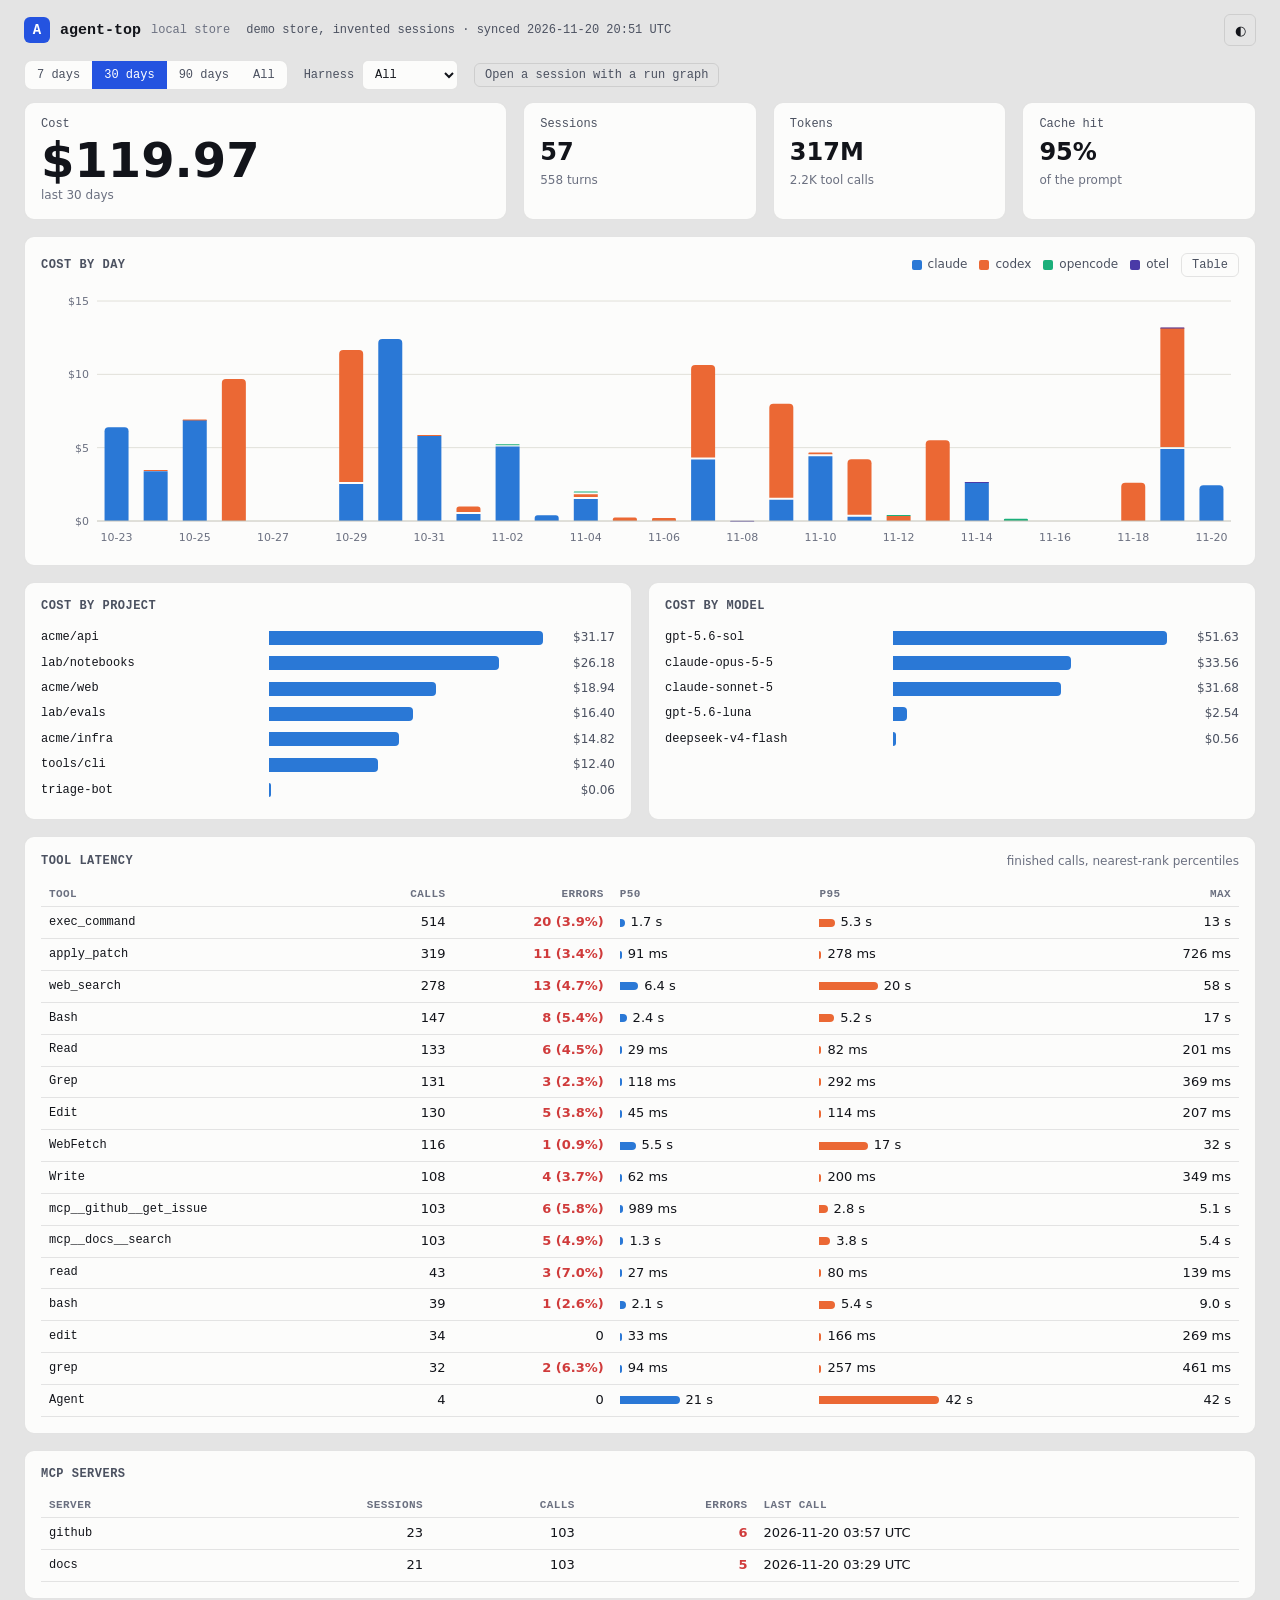
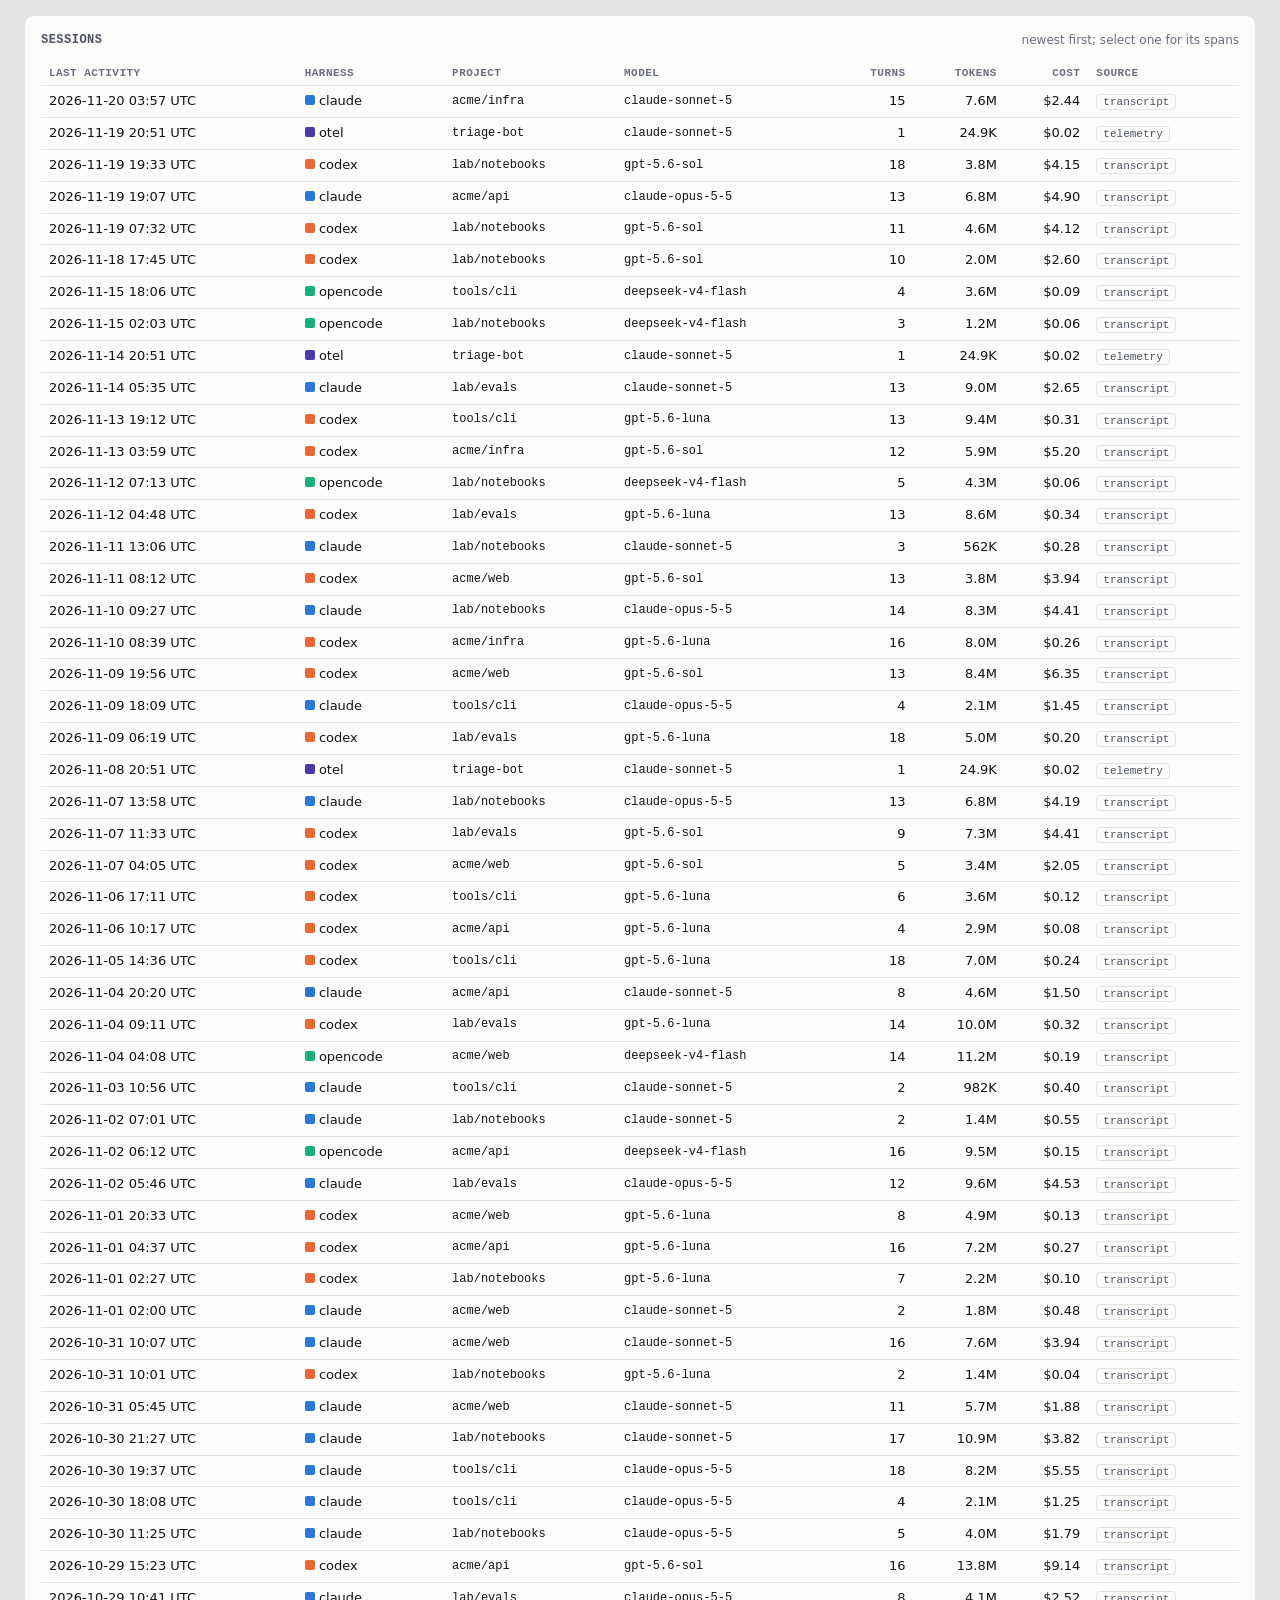
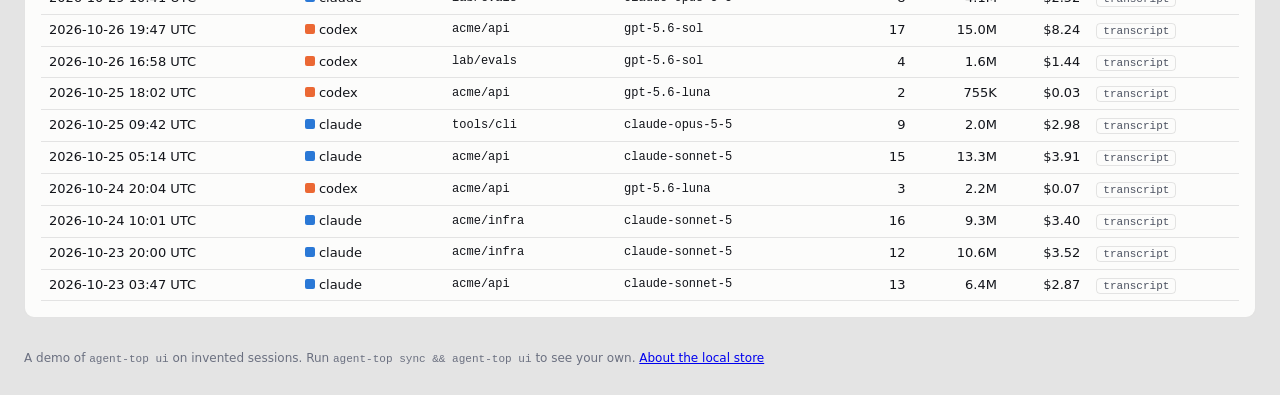
==== docs/demo/index.html @ 3e4bc36d "docs(ui): put the run graph session in the demo's default range It was dated 31 days back, so the de" ====
<!doctype html>
<html lang="en">
<head>
<meta charset="utf-8">
<meta name="viewport" content="width=device-width, initial-scale=1">
<title>agent-top ui demo</title>
<link rel="stylesheet" href="app.css">
<script src="demo.js"></script>
<script src="app.js" defer></script>
</head>
<body>
<header class="top">
  <div class="brand"><span class="mark">A</span><span>agent-top</span><span class="sub">local store</span></div>
  <div class="meta" id="meta"></div>
  <button type="button" class="theme" id="theme" aria-label="Switch light or dark">◐</button>
</header>

<nav class="filters" aria-label="Filters">
  <div class="seg" role="radiogroup" aria-label="Time range" id="range">
    <button type="button" role="radio" data-range="7">7 days</button>
    <button type="button" role="radio" data-range="30">30 days</button>
    <button type="button" role="radio" data-range="90">90 days</button>
    <button type="button" role="radio" data-range="0">All</button>
  </div>
  <label class="select">Harness
    <select id="harness"><option value="">All</option></select>
  </label>
  <a class="toggle" style="text-decoration:none" href="#s/claude/0000beef-demo-4000-8000-00000000cafe" onclick="setTimeout(() => location.reload())">Open a session with a run graph</a>
</nav>

<main id="main">
  <section class="tiles" id="tiles" aria-label="Totals"></section>

  <section class="card" aria-labelledby="h-daily">
    <div class="card-head">
      <h2 id="h-daily">Cost by day</h2>
      <div class="legend" id="legend-daily"></div>
      <button type="button" class="toggle" data-table="daily">Table</button>
    </div>
    <div class="chart" id="chart-daily"></div>
    <div class="table-view" id="table-daily" hidden></div>
  </section>

  <div class="grid2">
    <section class="card" aria-labelledby="h-project">
      <div class="card-head"><h2 id="h-project">Cost by project</h2></div>
      <div class="bars" id="chart-project"></div>
    </section>
    <section class="card" aria-labelledby="h-model">
      <div class="card-head"><h2 id="h-model">Cost by model</h2></div>
      <div class="bars" id="chart-model"></div>
    </section>
  </div>

  <section class="card" aria-labelledby="h-tools">
    <div class="card-head"><h2 id="h-tools">Tool latency</h2><span class="note">finished calls, nearest-rank percentiles</span></div>
    <div id="tools"></div>
  </section>

  <section class="card" aria-labelledby="h-mcp" id="mcp-card" hidden>
    <div class="card-head"><h2 id="h-mcp">MCP servers</h2></div>
    <div id="mcp"></div>
  </section>

  <section class="card" aria-labelledby="h-sessions">
    <div class="card-head"><h2 id="h-sessions">Sessions</h2><span class="note">newest first; select one for its spans</span></div>
    <div id="sessions"></div>
  </section>

  <section class="card" id="detail" hidden aria-labelledby="h-detail">
    <div class="card-head"><h2 id="h-detail">Session</h2><button type="button" class="toggle" id="close-detail">Close</button></div>
    <div id="detail-body"></div>
  </section>
</main>

<footer class="foot" id="foot">A demo of <code>agent-top ui</code> on invented sessions. Run <code>agent-top sync &amp;&amp; agent-top ui</code> to see your own. <a href="../store/">About the local store</a></footer>
<div class="tip" id="tip" role="tooltip" hidden></div>
</body>
</html>
---- docs/demo/app.css ----
/* agent-top ui. Page chrome follows the docs site (grey ground, one cobalt
   accent, mono labels); chart colours are the dataviz reference palette,
   one fixed slot per harness, validated light and dark. */

:root {
  color-scheme: light;
  --page: #e4e4e4;
  --card: #fcfcfb;
  --ink: #12141a;
  --ink-2: #4b5160;
  --muted: #6b7080;
  --grid: #e1e0d9;
  --axis: #c3c2b7;
  --line: rgba(11, 11, 11, 0.10);
  --accent: #2453e0;
  --wash: rgba(36, 83, 224, 0.08);
  --critical: #d03b3b;
  --h1: #2a78d6; --h2: #eb6834; --h3: #1baf7a; --h4: #eda100; --h5: #e87ba4; --h6: #4a3aa7;
  --other: #898781;
  --turn: #e9e8e4;
  --mono: "JetBrains Mono", "SF Mono", Menlo, Consolas, monospace;
  --sans: system-ui, -apple-system, "Segoe UI", sans-serif;
}
@media (prefers-color-scheme: dark) {
  :root:where(:not([data-theme="light"])) {
    color-scheme: dark;
    --page: #0f1013;
    --card: #1a1a19;
    --ink: #ffffff;
    --ink-2: #c3c2b7;
    --muted: #898781;
    --grid: #2c2c2a;
    --axis: #383835;
    --line: rgba(255, 255, 255, 0.10);
    --accent: #6f8ff0;
    --wash: rgba(111, 143, 240, 0.12);
    --h1: #3987e5; --h2: #d95926; --h3: #199e70; --h4: #c98500; --h5: #d55181; --h6: #9085e9;
    --turn: #262624;
  }
}
:root[data-theme="dark"] {
  color-scheme: dark;
  --page: #0f1013;
  --card: #1a1a19;
  --ink: #ffffff;
  --ink-2: #c3c2b7;
  --muted: #898781;
  --grid: #2c2c2a;
  --axis: #383835;
  --line: rgba(255, 255, 255, 0.10);
  --accent: #6f8ff0;
  --wash: rgba(111, 143, 240, 0.12);
  --h1: #3987e5; --h2: #d95926; --h3: #199e70; --h4: #c98500; --h5: #d55181; --h6: #9085e9;
  --turn: #262624;
}

* { box-sizing: border-box; }
html, body { margin: 0; }
body { background: var(--page); color: var(--ink); font: 14px/1.45 var(--sans); }
code { font-family: var(--mono); font-size: 0.92em; }
h2 { font: 600 12px/1.2 var(--mono); letter-spacing: 0.04em; text-transform: uppercase; margin: 0; color: var(--ink-2); }

.top { display: flex; align-items: center; gap: 16px; padding: 14px 24px; flex-wrap: wrap; }
.brand { display: flex; align-items: center; gap: 10px; font: 600 15px var(--mono); }
.brand .mark { display: inline-grid; place-items: center; width: 26px; height: 26px; border-radius: 6px; background: var(--accent); color: #fff; font-size: 14px; }
.brand .sub { color: var(--muted); font-weight: 400; font-size: 12px; }
.meta { color: var(--ink-2); font: 12px var(--mono); flex: 1 1 200px; min-width: 0; overflow-wrap: anywhere; }
.theme { background: none; border: 1px solid var(--line); color: var(--ink); border-radius: 6px; width: 32px; height: 32px; cursor: pointer; }

.filters { display: flex; gap: 16px; align-items: center; padding: 0 24px 12px; flex-wrap: wrap; }
.seg { display: inline-flex; border: 1px solid var(--line); border-radius: 8px; overflow: hidden; background: var(--card); }
.seg button { border: 0; background: none; color: var(--ink-2); font: 12px var(--mono); padding: 7px 12px; cursor: pointer; }
.seg button:hover { background: var(--wash); }
.seg button[aria-checked="true"] { background: var(--accent); color: #fff; }
.select { font: 12px var(--mono); color: var(--ink-2); display: flex; gap: 8px; align-items: center; }
.select select { font: 12px var(--mono); padding: 6px 8px; border-radius: 6px; border: 1px solid var(--line); background: var(--card); color: var(--ink); }

main { padding: 0 24px 24px; display: grid; grid-template-columns: minmax(0, 1fr); gap: 16px; max-width: 1280px; transition: opacity 0.15s; }
main.loading { opacity: 0.55; }
.card { background: var(--card); border: 1px solid var(--line); border-radius: 10px; padding: 16px; min-width: 0; }
.card-head { display: flex; align-items: center; gap: 12px; margin-bottom: 12px; flex-wrap: wrap; }
.card-head h2 { margin-right: auto; }
.note { color: var(--muted); font-size: 12px; }
.grid2 { display: grid; grid-template-columns: repeat(auto-fit, minmax(min(320px, 100%), 1fr)); gap: 16px; }
.toggle { font: 12px var(--mono); background: none; border: 1px solid var(--line); color: var(--ink-2); border-radius: 6px; padding: 4px 10px; cursor: pointer; }
.toggle[aria-pressed="true"] { background: var(--wash); color: var(--ink); }

.tiles { display: grid; grid-template-columns: repeat(auto-fit, minmax(min(150px, 100%), 1fr)); gap: 16px; }
.tile { background: var(--card); border: 1px solid var(--line); border-radius: 10px; padding: 14px 16px; }
.tile .label { font: 12px var(--mono); color: var(--ink-2); }
.tile .value { font-size: 24px; font-weight: 600; margin-top: 4px; }
.tile.hero .value { font-size: 48px; line-height: 1.05; }
.tile .sub { color: var(--muted); font-size: 12px; margin-top: 2px; }
.tile.hero { grid-column: span 2; }
@media (max-width: 520px) { .tile.hero { grid-column: auto; } .tile.hero .value { font-size: 36px; } }

.legend { display: flex; gap: 12px; flex-wrap: wrap; font-size: 12px; color: var(--ink-2); }
.legend span { display: inline-flex; align-items: center; gap: 6px; }
.legend i, .key { display: inline-block; width: 10px; height: 10px; border-radius: 2px; }

.chart svg { display: block; width: 100%; height: auto; overflow: visible; }
.chart .axis text, .waterfall text { fill: var(--muted); font: 11px var(--sans); font-variant-numeric: tabular-nums; }
.chart .grid line { stroke: var(--grid); stroke-width: 1; }
.chart .base { stroke: var(--axis); stroke-width: 1; }
.chart .seg-mark:hover, .chart .seg-mark:focus { filter: brightness(1.12); outline: none; }

.bars .row { display: grid; grid-template-columns: minmax(90px, 38%) 1fr; gap: 10px; align-items: center; padding: 4px 0; font-size: 13px; }
.bars .name { overflow: hidden; text-overflow: ellipsis; white-space: nowrap; color: var(--ink); font-family: var(--mono); font-size: 12px; }
.bars .track { display: grid; grid-template-columns: 1fr 64px; align-items: center; gap: 8px; min-width: 0; }
.bars .lane { min-width: 0; }
.bars .fill { height: 14px; border-radius: 0 4px 4px 0; background: var(--h1); min-width: 2px; }
.bars .val { color: var(--ink-2); font-variant-numeric: tabular-nums; white-space: nowrap; font-size: 12px; text-align: right; }

table { width: 100%; border-collapse: collapse; font-size: 13px; }
th { text-align: left; font: 600 11px var(--mono); color: var(--muted); text-transform: uppercase; letter-spacing: 0.04em; padding: 6px 8px; border-bottom: 1px solid var(--line); white-space: nowrap; }
td { padding: 6px 8px; border-bottom: 1px solid var(--line); font-variant-numeric: tabular-nums; vertical-align: middle; }
td.num, th.num { text-align: right; }
td.mono { font-family: var(--mono); font-size: 12px; }
td.trunc { max-width: 280px; overflow: hidden; text-overflow: ellipsis; white-space: nowrap; }
tbody tr.click { cursor: pointer; }
tbody tr.click:hover, tbody tr.click:focus { background: var(--wash); outline: none; }
.table-wrap { overflow-x: auto; }
.lat { display: inline-block; height: 8px; border-radius: 0 4px 4px 0; background: var(--h1); vertical-align: middle; margin-right: 6px; }
.lat.p95 { background: var(--h2); }
.badge { font: 11px var(--mono); padding: 1px 6px; border-radius: 4px; border: 1px solid var(--line); color: var(--ink-2); white-space: nowrap; }
.err { color: var(--critical); font-weight: 600; }

.facts { display: grid; grid-template-columns: repeat(auto-fit, minmax(170px, 1fr)); gap: 8px 16px; margin-bottom: 16px; font-size: 13px; }
.facts div { min-width: 0; }
.facts .k { font: 11px var(--mono); color: var(--muted); text-transform: uppercase; }
.facts .v { overflow-wrap: anywhere; }
.waterfall { overflow-x: auto; margin-top: 12px; }
.waterfall svg { color: var(--ink); }
.waterfall h2 { margin: 8px 0; }
.waterfall svg { display: block; }
.empty { color: var(--muted); padding: 12px 0; }

/* Run graph: a neutral trunk for the main agent, the accent for subagents. */
.run:not(:empty) { margin-bottom: 20px; }
.run h2 { margin: 0 0 8px; }
.graph svg { overflow: visible; }
.graph text { fill: var(--ink); font: 12px var(--sans); pointer-events: none; }
.graph .dim { fill: var(--muted); }
.graph .name { font-weight: 600; }
.graph .id { fill: var(--muted); font: 11px var(--mono); }
.graph .bad { fill: var(--critical); font-weight: 600; }
.graph .lines { fill: none; pointer-events: none; }
.graph .trunk { stroke: var(--ink-2); stroke-width: 1.5; }
.graph .branch { stroke: var(--accent); stroke-width: 1.5; }
.graph .loose { stroke-dasharray: 3 3; }
.graph circle, .graph rect.turn { pointer-events: none; }
.graph .turn { fill: var(--card); stroke: var(--ink-2); stroke-width: 1.5; }
.graph .agent, .graph .join { fill: var(--accent); stroke: var(--card); stroke-width: 1.5; }
.graph circle.bad { fill: var(--critical); }
.graph .hit { fill: transparent; cursor: pointer; }
.graph .hit:hover, .graph .hit:focus, .graph .hit.on { fill: var(--wash); outline: none; }
.legend .k-turn { border-radius: 50%; border: 1.5px solid var(--ink-2); background: var(--card); }
.legend .k-agent { border-radius: 50%; background: var(--accent); }
.legend .k-loose { height: 0; border-radius: 0; border-top: 2px dashed var(--accent); }

.tip { position: fixed; z-index: 10; pointer-events: none; background: var(--card); color: var(--ink); border: 1px solid var(--line); border-radius: 8px; padding: 8px 10px; font-size: 12px; box-shadow: 0 4px 16px rgba(0,0,0,0.12); max-width: 280px; }
.tip .tv { font-weight: 600; font-size: 13px; }
.tip .tr { display: flex; gap: 8px; align-items: center; color: var(--ink-2); }
.tip .lk { width: 12px; height: 2px; display: inline-block; }

.foot { color: var(--muted); font-size: 12px; padding: 8px 24px 24px; }
@media (max-width: 640px) { .top, .filters { padding-left: 16px; padding-right: 16px; } main { padding: 0 16px 16px; } .foot { padding: 8px 16px 16px; } }
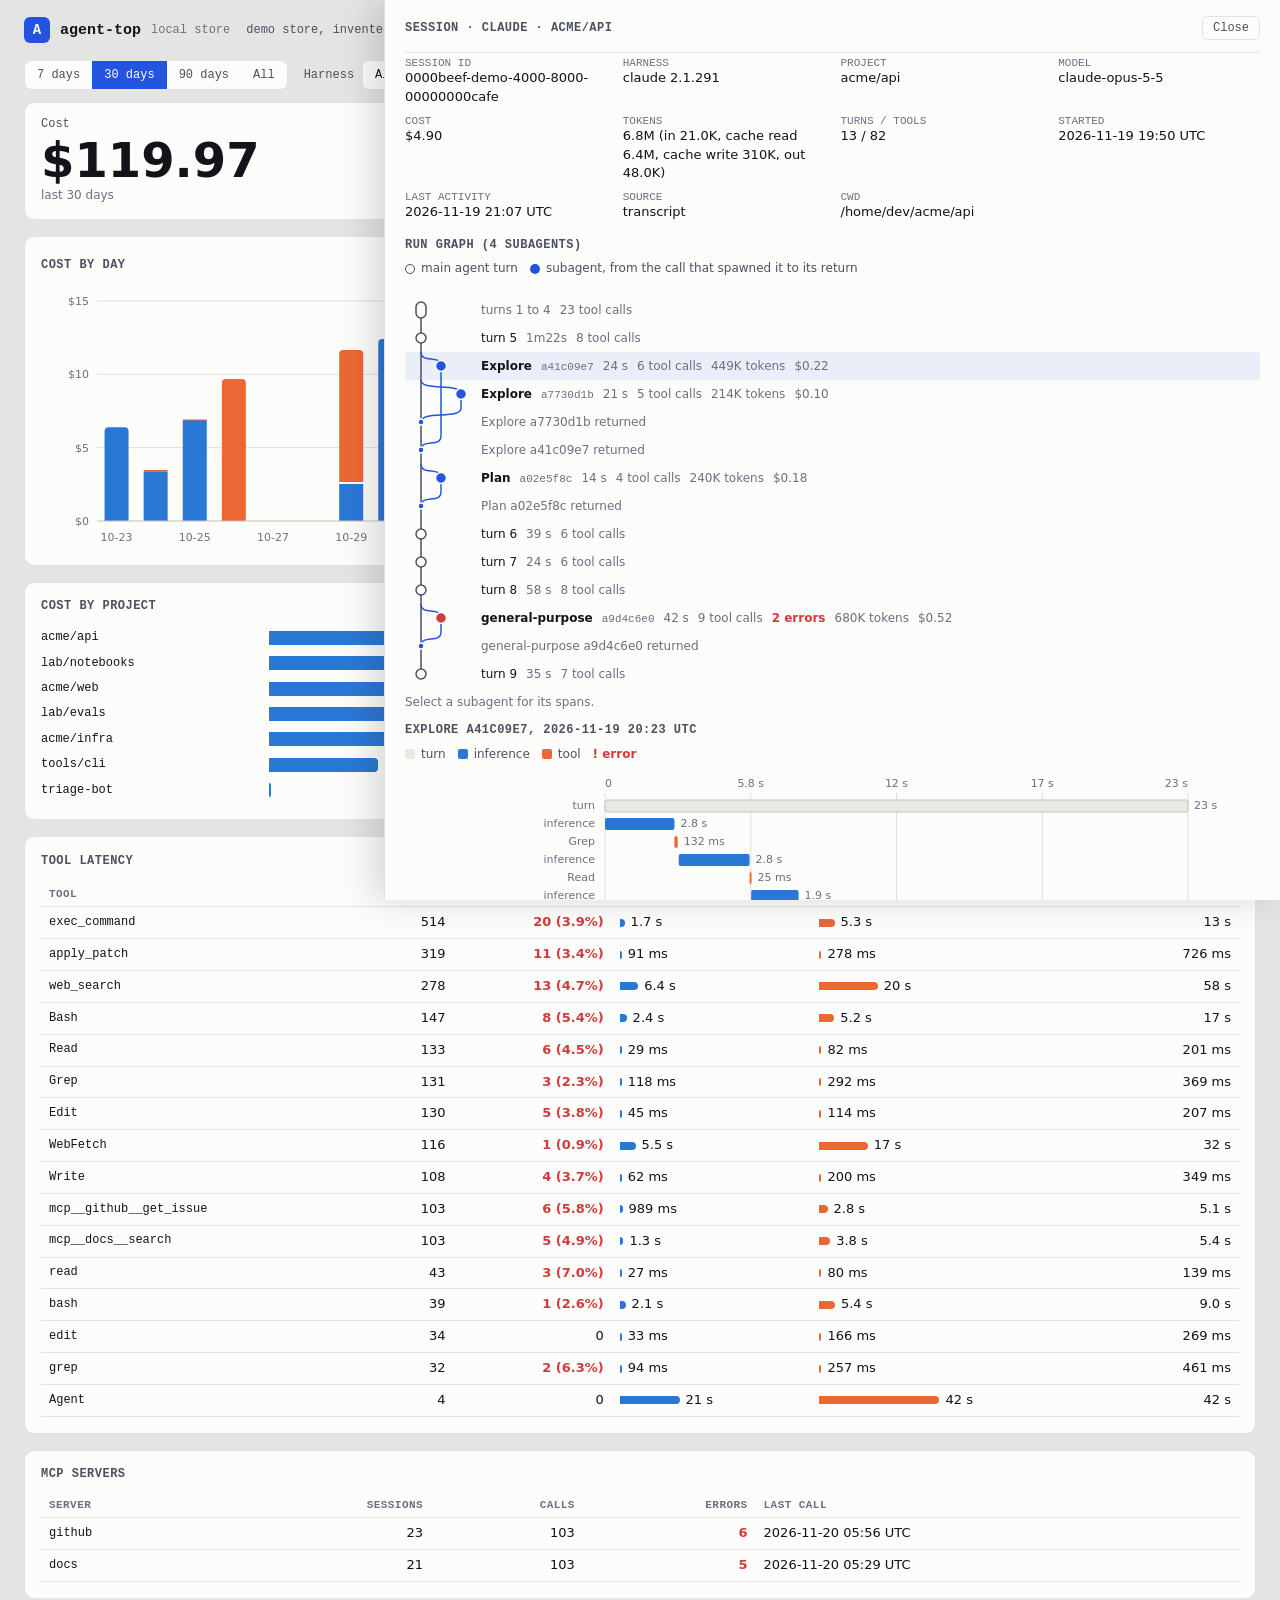
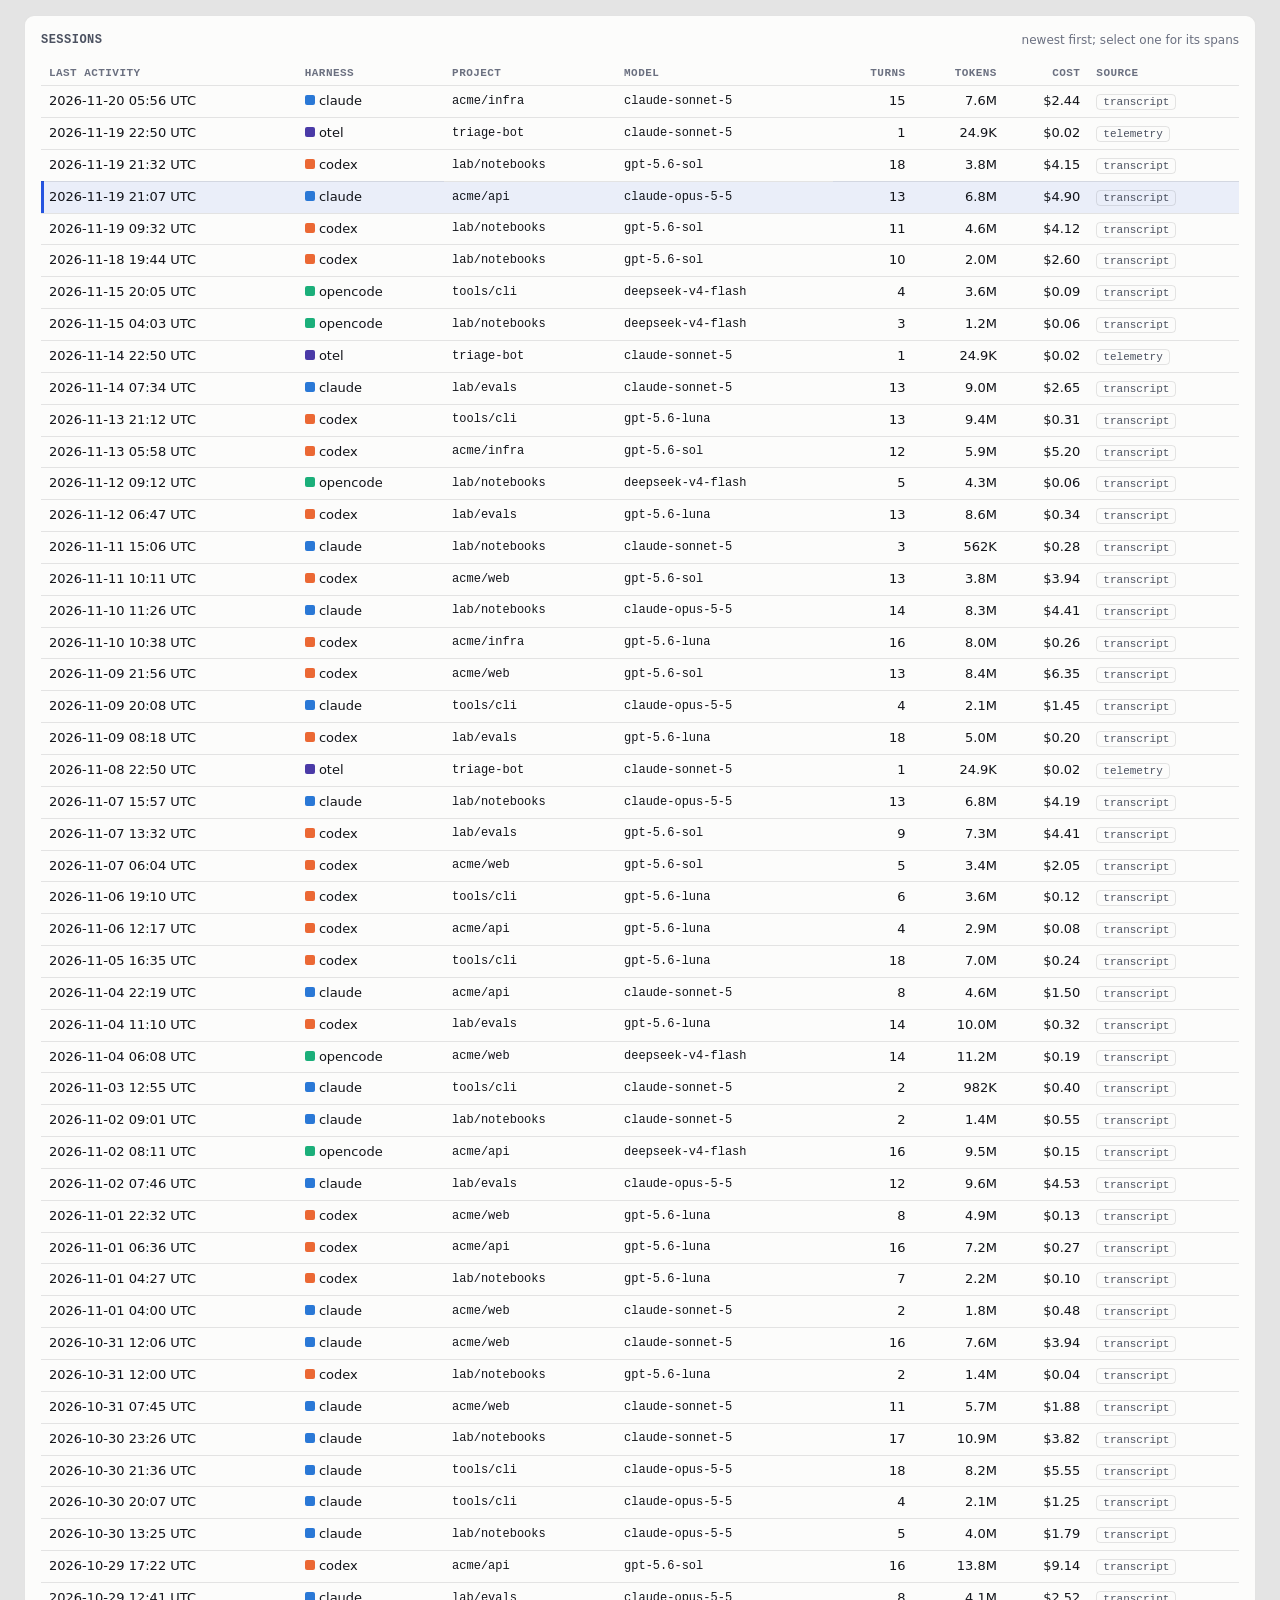
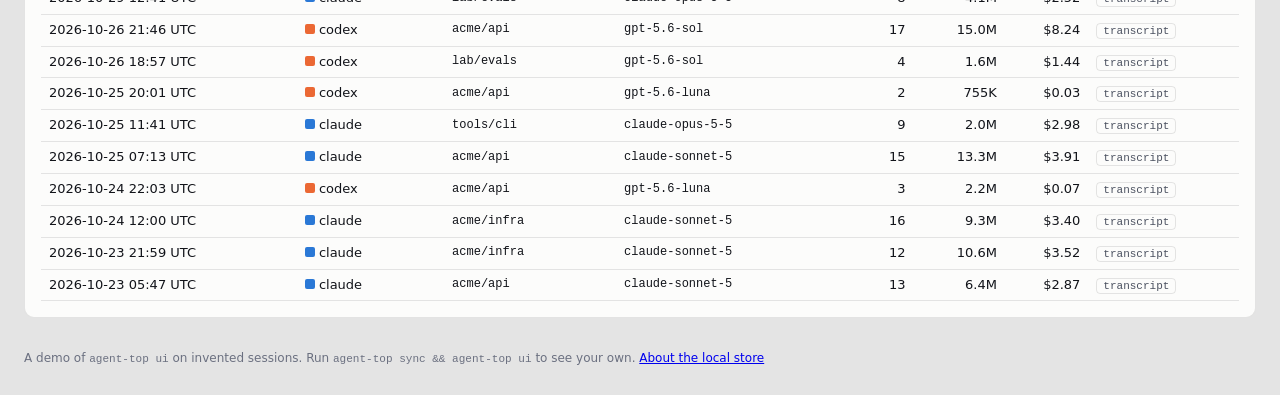
==== commit 3a8a08b7: "feat(ui): open a session's detail in a side panel The detail was a card at the bottom of the page, s" ====
--- a/docs/demo/index.html
+++ b/docs/demo/index.html
@@ -5,7 +5,7 @@
 <meta name="viewport" content="width=device-width, initial-scale=1">
 <title>agent-top ui demo</title>
 <link rel="stylesheet" href="app.css">
-<script src="demo.js"></script>
+<script src="demo.js" data-open="#s/claude/0000beef-demo-4000-8000-00000000cafe"></script>
 <script src="app.js" defer></script>
 </head>
 <body>
@@ -25,7 +25,6 @@
   <label class="select">Harness
     <select id="harness"><option value="">All</option></select>
   </label>
-  <a class="toggle" style="text-decoration:none" href="#s/claude/0000beef-demo-4000-8000-00000000cafe" onclick="setTimeout(() => location.reload())">Open a session with a run graph</a>
 </nav>
 
 <main id="main">
@@ -67,7 +66,7 @@
     <div id="sessions"></div>
   </section>
 
-  <section class="card" id="detail" hidden aria-labelledby="h-detail">
+  <section class="card drawer" id="detail" hidden aria-labelledby="h-detail">
     <div class="card-head"><h2 id="h-detail">Session</h2><button type="button" class="toggle" id="close-detail">Close</button></div>
     <div id="detail-body"></div>
   </section>
--- a/docs/demo/app.css
+++ b/docs/demo/app.css
@@ -135,6 +135,16 @@
 .waterfall svg { display: block; }
 .empty { color: var(--muted); padding: 12px 0; }
 
+/* Session detail: a panel on the right over the page, scrolled on its own, so
+   the sessions table stays in view beside it. Full width on a narrow screen. */
+.drawer { position: fixed; top: 0; right: 0; bottom: 0; z-index: 5; width: min(960px, 70vw); overflow-y: auto; overscroll-behavior: contain;
+  border-radius: 0; border-width: 0 0 0 1px; padding: 0 20px 20px; box-shadow: -12px 0 32px rgba(0, 0, 0, 0.14); }
+.drawer > .card-head { position: sticky; top: 0; z-index: 1; background: var(--card); padding: 16px 0 12px; margin: 0 0 4px; border-bottom: 1px solid var(--line); }
+.drawer > .card-head h2 { overflow: hidden; text-overflow: ellipsis; white-space: nowrap; min-width: 0; flex: 1; }
+.drawer-open .foot { padding-bottom: 24px; }
+@media (max-width: 900px) { .drawer { width: 100vw; border-width: 0; } }
+tbody tr[aria-current="true"] { background: var(--wash); box-shadow: inset 3px 0 0 var(--accent); }
+
 /* Run graph: a neutral trunk for the main agent, the accent for subagents. */
 .run:not(:empty) { margin-bottom: 20px; }
 .run h2 { margin: 0 0 8px; }
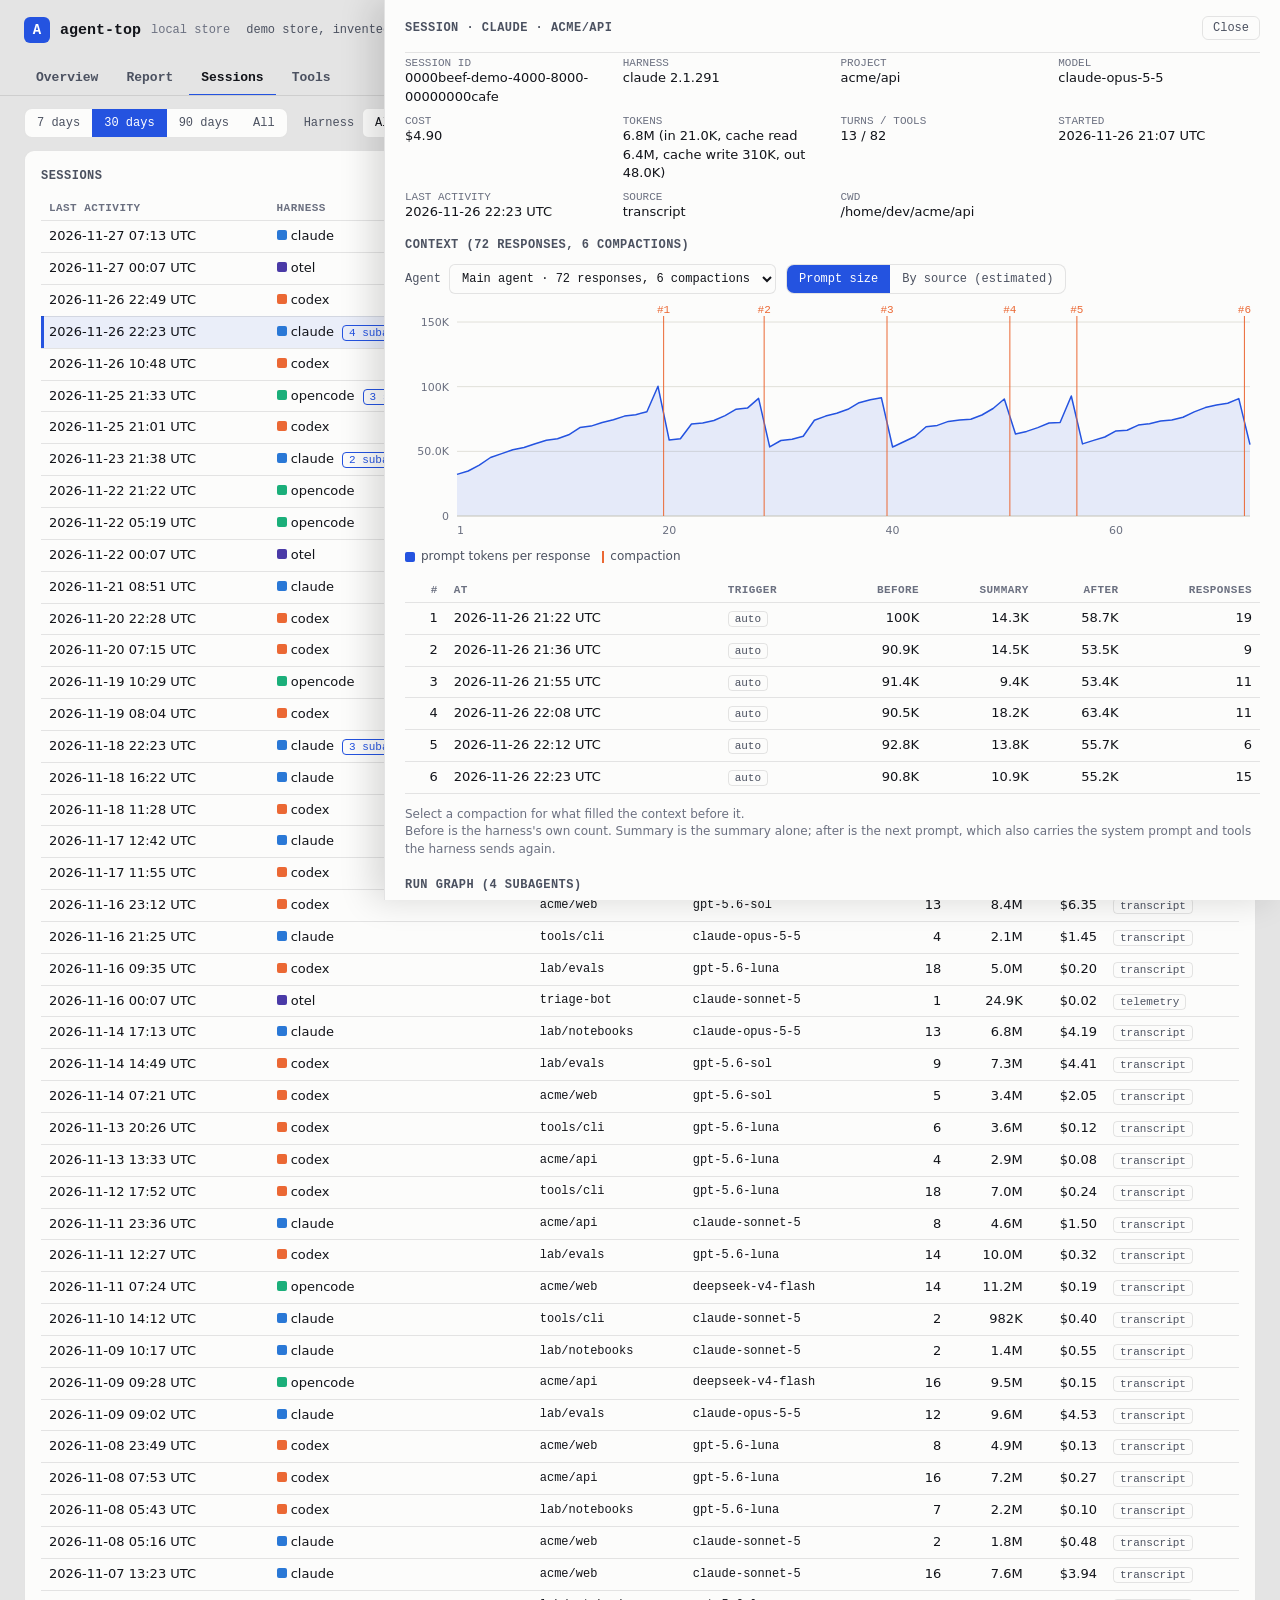
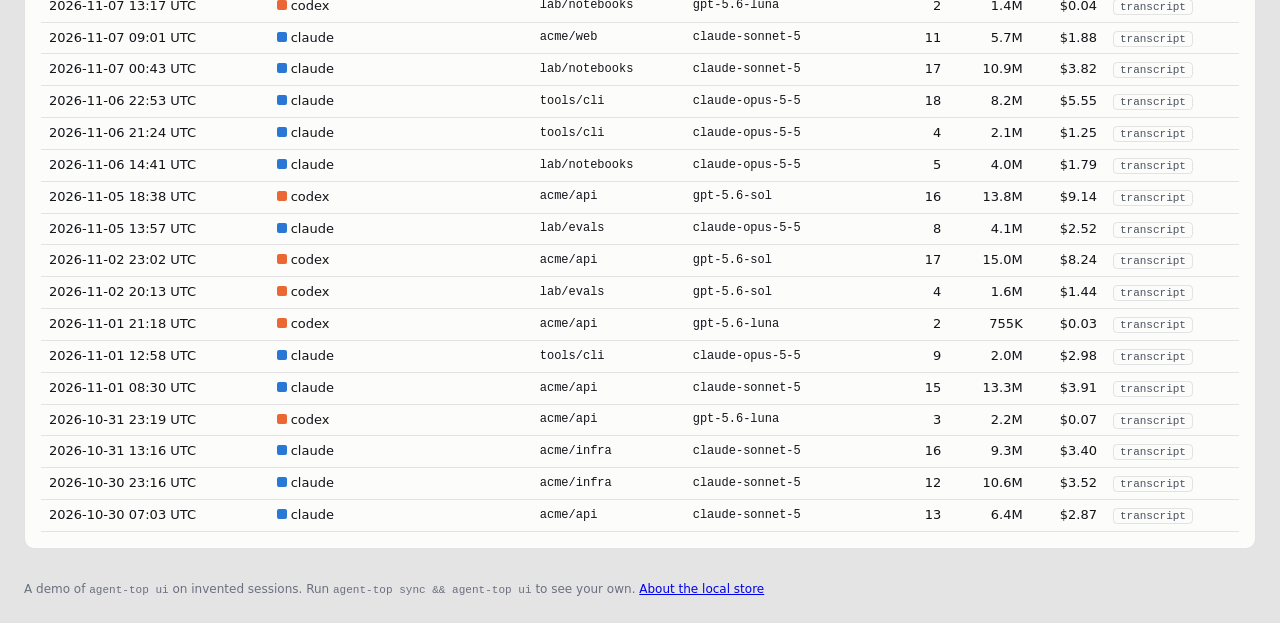
==== commit 432f9861: "feat(ui): Overview, Report, Sessions and Tools tabs in agent-top ui" ====
--- a/docs/demo/index.html
+++ b/docs/demo/index.html
@@ -15,6 +15,13 @@
   <button type="button" class="theme" id="theme" aria-label="Switch light or dark">◐</button>
 </header>
 
+<div class="tabs" role="tablist" aria-label="Views" id="tabs">
+  <button type="button" role="tab" id="tab-overview" aria-controls="panel-overview" data-tab="overview">Overview</button>
+  <button type="button" role="tab" id="tab-report" aria-controls="panel-report" data-tab="report">Report</button>
+  <button type="button" role="tab" id="tab-sessions" aria-controls="panel-sessions" data-tab="sessions">Sessions</button>
+  <button type="button" role="tab" id="tab-tools" aria-controls="panel-tools" data-tab="tools">Tools</button>
+</div>
+
 <nav class="filters" aria-label="Filters">
   <div class="seg" role="radiogroup" aria-label="Time range" id="range">
     <button type="button" role="radio" data-range="7">7 days</button>
@@ -28,6 +35,7 @@
 </nav>
 
 <main id="main">
+<div class="panel" role="tabpanel" id="panel-overview" aria-labelledby="tab-overview">
   <section class="tiles" id="tiles" aria-label="Totals"></section>
 
   <section class="card" aria-labelledby="h-daily">
@@ -50,7 +58,33 @@
       <div class="bars" id="chart-model"></div>
     </section>
   </div>
+</div>
 
+<div class="panel" role="tabpanel" id="panel-report" aria-labelledby="tab-report" hidden>
+  <section class="card" aria-labelledby="h-report">
+    <div class="card-head">
+      <h2 id="h-report">Report</h2>
+      <div class="seg" role="radiogroup" aria-label="Group by" id="report-by">
+        <button type="button" role="radio" data-by="harness">Harness</button>
+        <button type="button" role="radio" data-by="model">Model</button>
+        <button type="button" role="radio" data-by="project">Project</button>
+        <button type="button" role="radio" data-by="day">Day</button>
+      </div>
+      <button type="button" class="toggle" id="report-csv">CSV</button>
+    </div>
+    <div id="report"></div>
+    <div class="note">The groups <code>agent-top report</code> prints, from the local store. Select a column heading to sort by it.</div>
+  </section>
+</div>
+
+<div class="panel" role="tabpanel" id="panel-sessions" aria-labelledby="tab-sessions" hidden>
+  <section class="card" aria-labelledby="h-sessions">
+    <div class="card-head"><h2 id="h-sessions">Sessions</h2><span class="note">newest first; select one for its spans</span></div>
+    <div id="sessions"></div>
+  </section>
+</div>
+
+<div class="panel" role="tabpanel" id="panel-tools" aria-labelledby="tab-tools" hidden>
   <section class="card" aria-labelledby="h-tools">
     <div class="card-head"><h2 id="h-tools">Tool latency</h2><span class="note">finished calls, nearest-rank percentiles</span></div>
     <div id="tools"></div>
@@ -60,11 +94,7 @@
     <div class="card-head"><h2 id="h-mcp">MCP servers</h2></div>
     <div id="mcp"></div>
   </section>
-
-  <section class="card" aria-labelledby="h-sessions">
-    <div class="card-head"><h2 id="h-sessions">Sessions</h2><span class="note">newest first; select one for its spans</span></div>
-    <div id="sessions"></div>
-  </section>
+</div>
 
   <section class="card drawer" id="detail" hidden aria-labelledby="h-detail">
     <div class="card-head"><h2 id="h-detail">Session</h2><button type="button" class="toggle" id="close-detail">Close</button></div>
--- a/docs/demo/app.css
+++ b/docs/demo/app.css
@@ -67,6 +67,15 @@
 .meta { color: var(--ink-2); font: 12px var(--mono); flex: 1 1 200px; min-width: 0; overflow-wrap: anywhere; }
 .theme { background: none; border: 1px solid var(--line); color: var(--ink); border-radius: 6px; width: 32px; height: 32px; cursor: pointer; }
 
+/* Tabs: one view at a time; the filters below them apply to every tab. */
+.tabs { display: flex; gap: 4px; padding: 0 24px; margin-bottom: 12px; border-bottom: 1px solid var(--line); overflow-x: auto; scrollbar-width: none; }
+.tabs [role="tab"] { border: 0; background: none; color: var(--ink-2); font: 600 13px var(--mono); padding: 10px 12px 9px; cursor: pointer; border-bottom: 2px solid transparent; margin-bottom: -1px; white-space: nowrap; }
+.tabs [role="tab"]:hover { color: var(--ink); background: var(--wash); border-radius: 6px 6px 0 0; }
+.tabs [role="tab"][aria-selected="true"] { color: var(--ink); border-bottom-color: var(--accent); }
+.tabs [role="tab"]:focus-visible { outline: 2px solid var(--accent); outline-offset: -2px; border-radius: 6px 6px 0 0; }
+.panel { display: grid; grid-template-columns: minmax(0, 1fr); gap: 16px; min-width: 0; }
+.panel[hidden] { display: none; }
+
 .filters { display: flex; gap: 16px; align-items: center; padding: 0 24px 12px; flex-wrap: wrap; }
 .seg { display: inline-flex; border: 1px solid var(--line); border-radius: 8px; overflow: hidden; background: var(--card); }
 .seg button { border: 0; background: none; color: var(--ink-2); font: 12px var(--mono); padding: 7px 12px; cursor: pointer; }
@@ -124,6 +133,7 @@
 .lat.p95 { background: var(--h2); }
 .badge { font: 11px var(--mono); padding: 1px 6px; border-radius: 4px; border: 1px solid var(--line); color: var(--ink-2); white-space: nowrap; }
 .err { color: var(--critical); font-weight: 600; }
+.badge.sub { margin-left: 8px; color: var(--accent); border-color: var(--accent); }
 
 .facts { display: grid; grid-template-columns: repeat(auto-fit, minmax(170px, 1fr)); gap: 8px 16px; margin-bottom: 16px; font-size: 13px; }
 .facts div { min-width: 0; }
@@ -145,8 +155,37 @@
 @media (max-width: 900px) { .drawer { width: 100vw; border-width: 0; } }
 tbody tr[aria-current="true"] { background: var(--wash); box-shadow: inset 3px 0 0 var(--accent); }
 
+/* Context timeline: the exact prompt in the accent, compactions as rules. */
+.ctx:not(:empty) { margin-bottom: 20px; }
+.ctx > .card-head { margin-bottom: 8px; }
+.ctx .chart svg { margin-top: 4px; }
+.ctx .ctx-line { fill: none; stroke: var(--accent); stroke-width: 1.5; stroke-linejoin: round; }
+.ctx .ctx-line.thin { stroke: var(--ink-2); stroke-width: 1; stroke-opacity: 0.6; }
+.ctx .ctx-fill { fill: var(--accent); fill-opacity: 0.10; }
+.ctx .band { fill-opacity: 0.55; }
+.ctx .rule { stroke: var(--h2); stroke-width: 1; pointer-events: none; }
+.ctx .rule.inferred { stroke-dasharray: 3 3; }
+.ctx .rule.on { stroke-width: 2.5; }
+.ctx .rule-label { fill: var(--h2); font: 11px var(--mono); pointer-events: none; }
+.ctx .rule-label.on { font-weight: 700; }
+.ctx .rule-hit { fill: transparent; cursor: pointer; }
+.ctx .rule-hit:hover, .ctx .rule-hit:focus { fill: var(--wash); outline: none; }
+.ctx .window { stroke: var(--ink-2); stroke-width: 1; stroke-dasharray: 6 4; pointer-events: none; }
+.ctx .window-label { fill: var(--ink-2); font: 11px var(--mono); pointer-events: none; }
+.ctx .cross { stroke: var(--ink-2); stroke-dasharray: 2 3; pointer-events: none; }
+.ctx .ctx-dot { fill: var(--accent); stroke: var(--card); stroke-width: 1.5; pointer-events: none; }
+.ctx .legend { margin-top: 6px; }
+.ctx .table-wrap { margin-top: 12px; }
+.ctx-sources { margin-top: 12px; display: grid; gap: 2px; }
+.ctx-sources h2 { margin-bottom: 2px; }
+.ctx-sources .track { grid-template-columns: 1fr 112px; }
+.legend .k-rule { width: 0; height: 12px; border-radius: 0; border-left: 2px solid var(--h2); }
+.legend .k-rule.inferred { border-left-style: dashed; }
+.legend .k-window { width: 14px; height: 0; border-radius: 0; border-top: 2px dashed var(--ink-2); background: none; }
+
 /* Run graph: a neutral trunk for the main agent, the accent for subagents. */
 .run:not(:empty) { margin-bottom: 20px; }
+.run > .note:only-child { padding: 4px 0; }
 .run h2 { margin: 0 0 8px; }
 .graph svg { overflow: visible; }
 .graph text { fill: var(--ink); font: 12px var(--sans); pointer-events: none; }
@@ -174,4 +213,13 @@
 .tip .lk { width: 12px; height: 2px; display: inline-block; }
 
 .foot { color: var(--muted); font-size: 12px; padding: 8px 24px 24px; }
-@media (max-width: 640px) { .top, .filters { padding-left: 16px; padding-right: 16px; } main { padding: 0 16px 16px; } .foot { padding: 8px 16px 16px; } }
+@media (max-width: 640px) { .top, .filters, .tabs { padding-left: 16px; padding-right: 16px; } main { padding: 0 16px 16px; } .foot { padding: 8px 16px 16px; } }
+
+.ctx-controls { display: flex; gap: 10px; align-items: center; flex-wrap: wrap; }
+
+/* Report: sortable headings, and a totals row. */
+th .sort { all: unset; cursor: pointer; font: inherit; color: inherit; text-transform: inherit; letter-spacing: inherit; }
+th .sort:hover { color: var(--ink); }
+th .sort:focus-visible { outline: 2px solid var(--accent); outline-offset: 2px; border-radius: 2px; }
+th[aria-sort="ascending"], th[aria-sort="descending"] { color: var(--ink); }
+table.report tfoot td { font-weight: 600; border-top: 1px solid var(--axis); border-bottom: 0; }
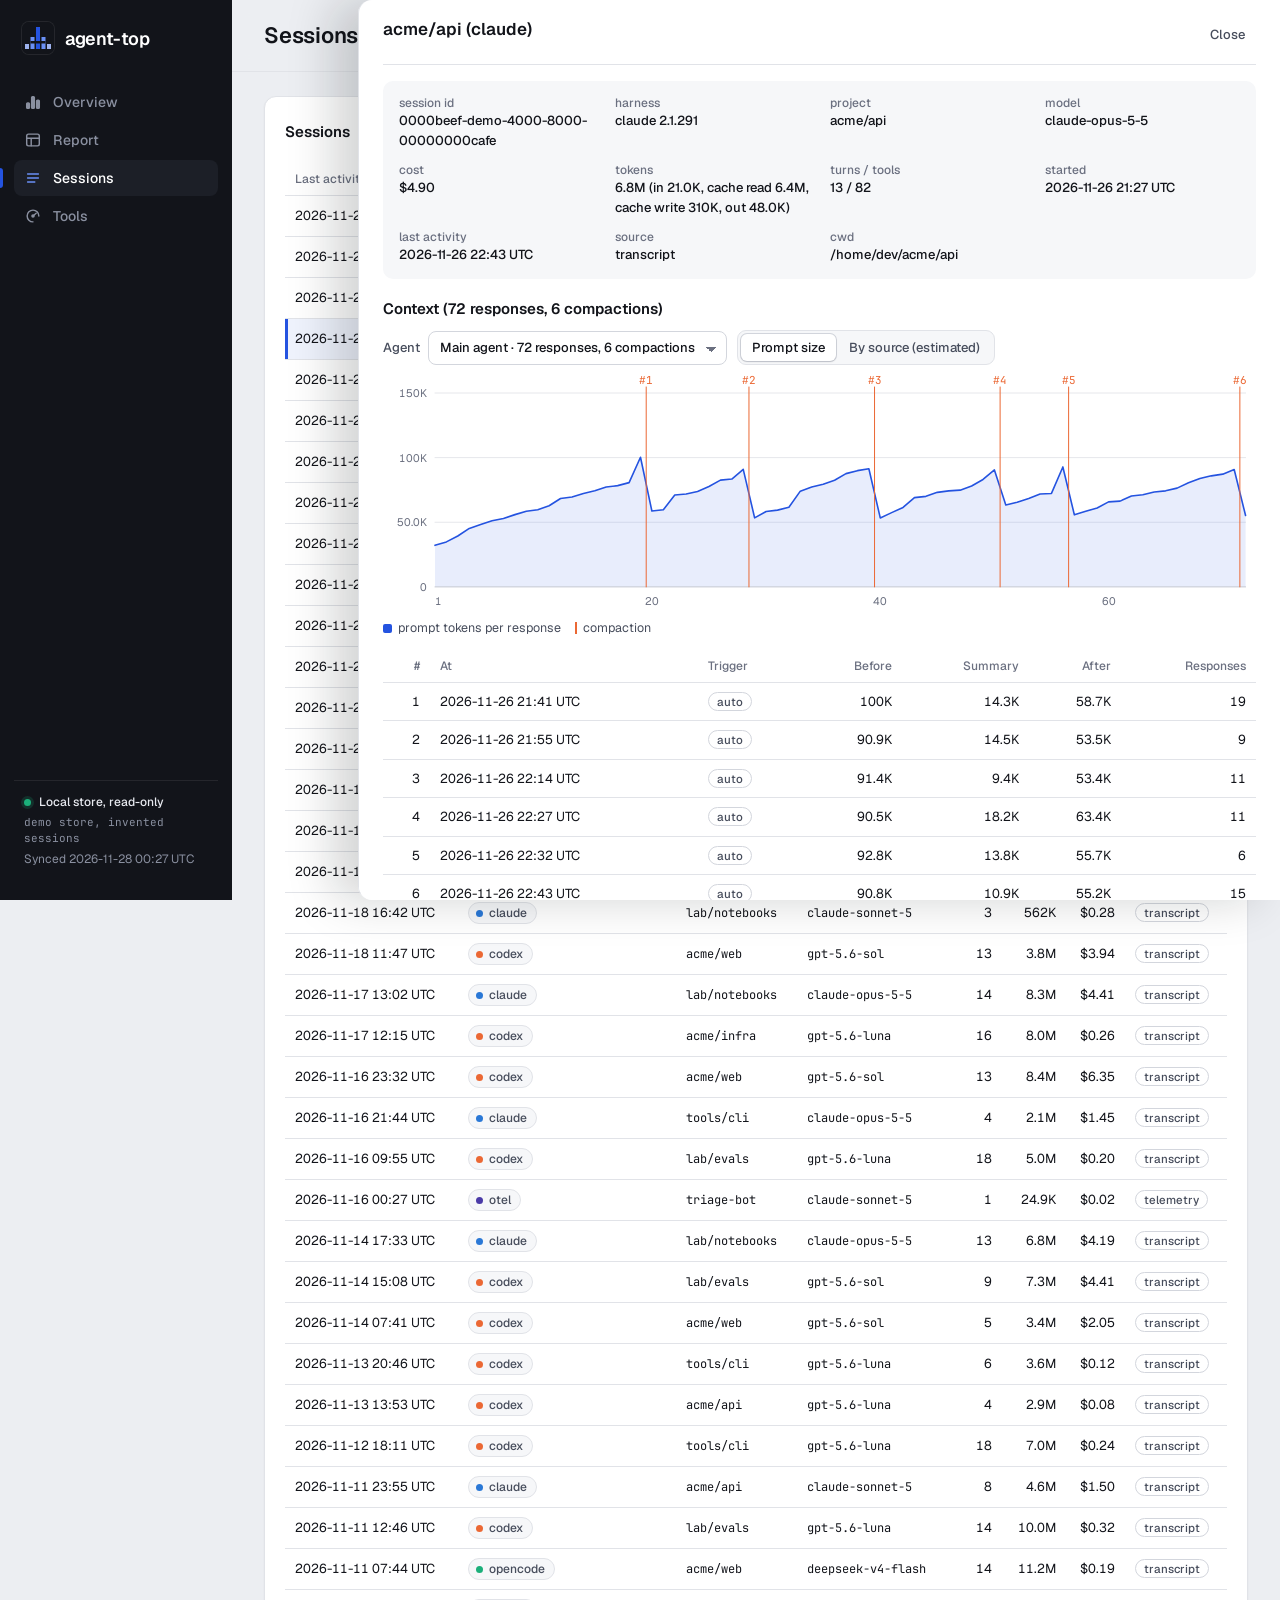
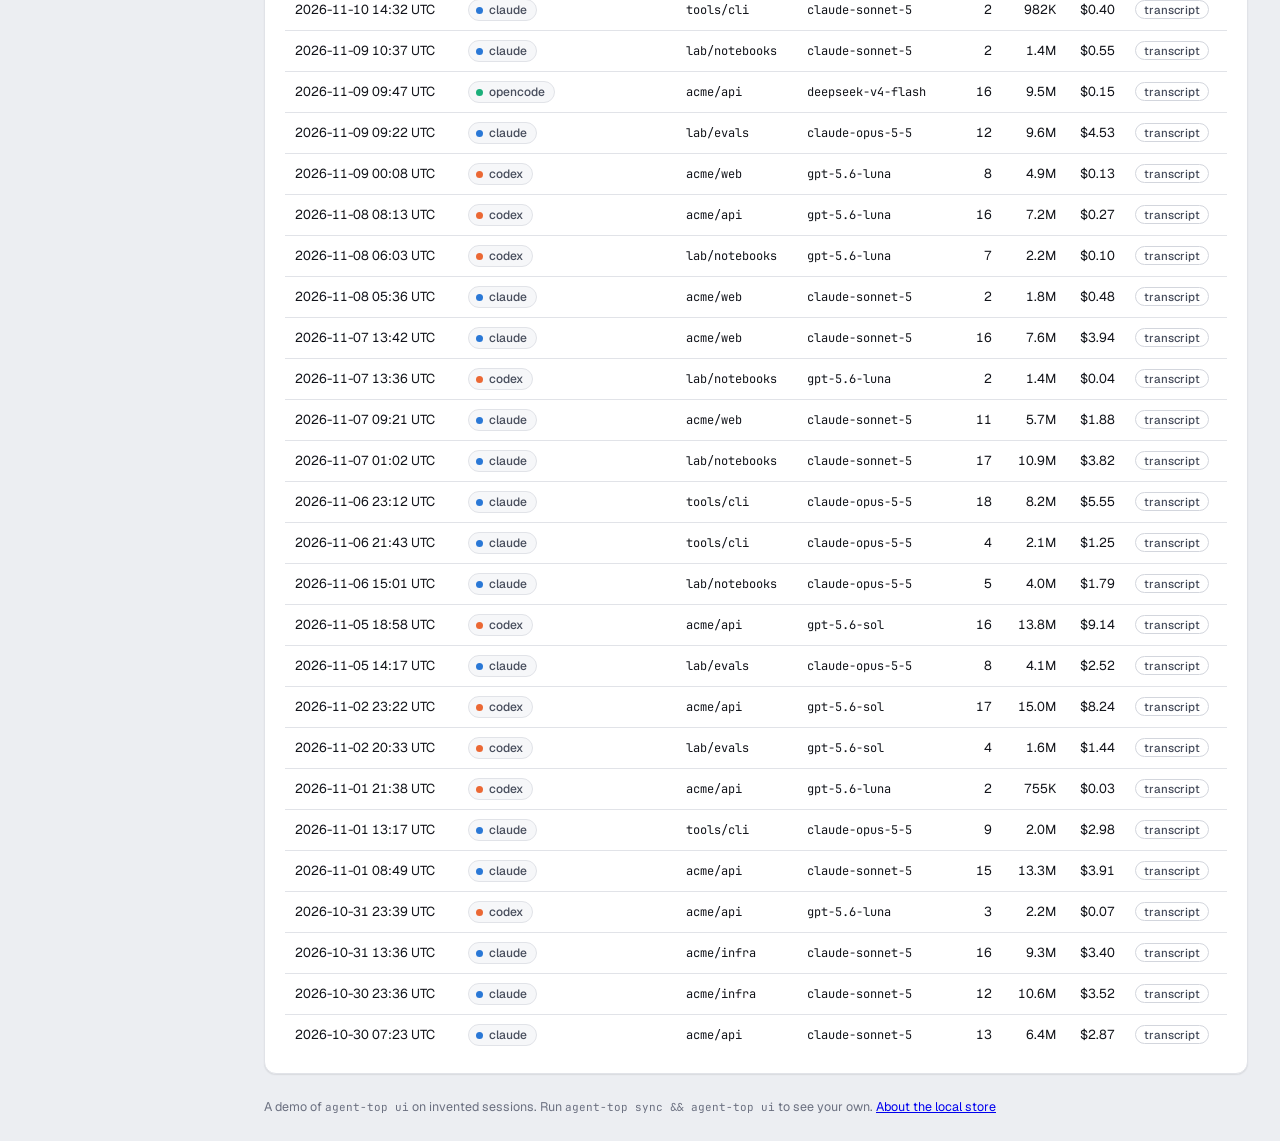
==== commit 261cd010: "feat(ui): a dashboard layout with the agent-top logo, sidebar navigation and brand fonts" ====
--- a/docs/demo/index.html
+++ b/docs/demo/index.html
@@ -4,45 +4,73 @@
 <meta charset="utf-8">
 <meta name="viewport" content="width=device-width, initial-scale=1">
 <title>agent-top ui demo</title>
+<link rel="icon" href="favicon.svg" type="image/svg+xml">
 <link rel="stylesheet" href="app.css">
 <script src="demo.js" data-open="#s/claude/0000beef-demo-4000-8000-00000000cafe"></script>
 <script src="app.js" defer></script>
 </head>
 <body>
-<header class="top">
-  <div class="brand"><span class="mark">A</span><span>agent-top</span><span class="sub">local store</span></div>
-  <div class="meta" id="meta"></div>
-  <button type="button" class="theme" id="theme" aria-label="Switch light or dark">◐</button>
+<div class="shell">
+<aside class="side" aria-label="agent-top">
+  <div class="brand">
+    <svg class="logo" viewBox="0 0 64 64" aria-hidden="true"><rect width="64" height="64" rx="8" fill="#12141a"/><rect x="6" y="44" width="8" height="10" fill="#9db2ee"/><rect x="17" y="30" width="8" height="24" fill="#6a90f6"/><rect x="28" y="10" width="8" height="44" fill="#2453e0"/><rect x="39" y="30" width="8" height="24" fill="#6a90f6"/><rect x="50" y="44" width="8" height="10" fill="#9db2ee"/><rect x="17" y="38" width="30" height="5" fill="#12141a"/></svg>
+    <span class="name">agent-top</span>
+  </div>
+
+  <nav class="tabs" role="tablist" aria-label="Views" aria-orientation="vertical" id="tabs">
+    <button type="button" role="tab" id="tab-overview" aria-controls="panel-overview" data-tab="overview" data-title="Overview">
+      <svg viewBox="0 0 20 20" aria-hidden="true"><rect x="3" y="11" width="3" height="6" rx="1"/><rect x="8.5" y="4" width="3" height="13" rx="1"/><rect x="14" y="8" width="3" height="9" rx="1"/></svg>
+      <span>Overview</span>
+    </button>
+    <button type="button" role="tab" id="tab-report" aria-controls="panel-report" data-tab="report" data-title="Report">
+      <svg viewBox="0 0 20 20" aria-hidden="true"><rect x="3" y="3.5" width="14" height="13" rx="2" fill="none"/><path d="M3 8h14M8 8v8.5" fill="none"/></svg>
+      <span>Report</span>
+    </button>
+    <button type="button" role="tab" id="tab-sessions" aria-controls="panel-sessions" data-tab="sessions" data-title="Sessions">
+      <svg viewBox="0 0 20 20" aria-hidden="true"><path d="M4 5.5h12M4 10h12M4 14.5h8" fill="none"/></svg>
+      <span>Sessions</span>
+    </button>
+    <button type="button" role="tab" id="tab-tools" aria-controls="panel-tools" data-tab="tools" data-title="Tools">
+      <svg viewBox="0 0 20 20" aria-hidden="true"><path d="M10 16.5a6.5 6.5 0 1 1 6.5-6.5M10 10l3.5-3" fill="none"/><circle cx="10" cy="10" r="1.2"/></svg>
+      <span>Tools</span>
+    </button>
+  </nav>
+
+  <div class="store" id="store">
+    <div class="store-state"><span class="live-dot" aria-hidden="true"></span>Local store, read-only</div>
+    <div class="store-path" id="meta"></div>
+    <div class="store-sync" id="meta-sync"></div>
+  </div>
+</aside>
+
+<div class="main-col">
+<header class="topbar">
+  <h1 id="page-title">Overview</h1>
+  <div class="controls" aria-label="Filters">
+    <div class="seg" role="radiogroup" aria-label="Time range" id="range">
+      <button type="button" role="radio" data-range="7">7 days</button>
+      <button type="button" role="radio" data-range="30">30 days</button>
+      <button type="button" role="radio" data-range="90">90 days</button>
+      <button type="button" role="radio" data-range="0">All</button>
+    </div>
+    <label class="select"><span class="sr">Harness</span>
+      <select id="harness" aria-label="Harness"><option value="">All harnesses</option></select>
+    </label>
+    <button type="button" class="icon-btn" id="theme" aria-label="Switch light or dark">
+      <svg viewBox="0 0 20 20" aria-hidden="true"><circle cx="10" cy="10" r="6.5" fill="none"/><path d="M10 3.5a6.5 6.5 0 0 1 0 13z"/></svg>
+    </button>
+  </div>
 </header>
-
-<div class="tabs" role="tablist" aria-label="Views" id="tabs">
-  <button type="button" role="tab" id="tab-overview" aria-controls="panel-overview" data-tab="overview">Overview</button>
-  <button type="button" role="tab" id="tab-report" aria-controls="panel-report" data-tab="report">Report</button>
-  <button type="button" role="tab" id="tab-sessions" aria-controls="panel-sessions" data-tab="sessions">Sessions</button>
-  <button type="button" role="tab" id="tab-tools" aria-controls="panel-tools" data-tab="tools">Tools</button>
-</div>
-
-<nav class="filters" aria-label="Filters">
-  <div class="seg" role="radiogroup" aria-label="Time range" id="range">
-    <button type="button" role="radio" data-range="7">7 days</button>
-    <button type="button" role="radio" data-range="30">30 days</button>
-    <button type="button" role="radio" data-range="90">90 days</button>
-    <button type="button" role="radio" data-range="0">All</button>
-  </div>
-  <label class="select">Harness
-    <select id="harness"><option value="">All</option></select>
-  </label>
-</nav>
 
 <main id="main">
 <div class="panel" role="tabpanel" id="panel-overview" aria-labelledby="tab-overview">
-  <section class="tiles" id="tiles" aria-label="Totals"></section>
+  <section class="kpis" id="tiles" aria-label="Totals"></section>
 
   <section class="card" aria-labelledby="h-daily">
     <div class="card-head">
       <h2 id="h-daily">Cost by day</h2>
       <div class="legend" id="legend-daily"></div>
-      <button type="button" class="toggle" data-table="daily">Table</button>
+      <button type="button" class="btn ghost" data-table="daily">Show as table</button>
     </div>
     <div class="chart" id="chart-daily"></div>
     <div class="table-view" id="table-daily" hidden></div>
@@ -50,11 +78,11 @@
 
   <div class="grid2">
     <section class="card" aria-labelledby="h-project">
-      <div class="card-head"><h2 id="h-project">Cost by project</h2></div>
+      <div class="card-head"><h2 id="h-project">Cost by project</h2><span class="note">top 10</span></div>
       <div class="bars" id="chart-project"></div>
     </section>
     <section class="card" aria-labelledby="h-model">
-      <div class="card-head"><h2 id="h-model">Cost by model</h2></div>
+      <div class="card-head"><h2 id="h-model">Cost by model</h2><span class="note">top 10</span></div>
       <div class="bars" id="chart-model"></div>
     </section>
   </div>
@@ -63,23 +91,33 @@
 <div class="panel" role="tabpanel" id="panel-report" aria-labelledby="tab-report" hidden>
   <section class="card" aria-labelledby="h-report">
     <div class="card-head">
-      <h2 id="h-report">Report</h2>
+      <h2 id="h-report">Usage and cost</h2>
       <div class="seg" role="radiogroup" aria-label="Group by" id="report-by">
         <button type="button" role="radio" data-by="harness">Harness</button>
         <button type="button" role="radio" data-by="model">Model</button>
         <button type="button" role="radio" data-by="project">Project</button>
         <button type="button" role="radio" data-by="day">Day</button>
       </div>
-      <button type="button" class="toggle" id="report-csv">CSV</button>
+      <button type="button" class="btn" id="report-csv">
+        <svg viewBox="0 0 20 20" aria-hidden="true"><path d="M10 3.5v9M6 9l4 4 4-4M4 16.5h12" fill="none"/></svg>
+        Download CSV
+      </button>
     </div>
     <div id="report"></div>
-    <div class="note">The groups <code>agent-top report</code> prints, from the local store. Select a column heading to sort by it.</div>
+    <p class="foot-note">The groups <code>agent-top report</code> prints, from the local store. Select a column heading to sort by it.</p>
   </section>
 </div>
 
 <div class="panel" role="tabpanel" id="panel-sessions" aria-labelledby="tab-sessions" hidden>
   <section class="card" aria-labelledby="h-sessions">
-    <div class="card-head"><h2 id="h-sessions">Sessions</h2><span class="note">newest first; select one for its spans</span></div>
+    <div class="card-head">
+      <h2 id="h-sessions">Sessions</h2>
+      <span class="note" id="sessions-count"></span>
+      <label class="search">
+        <svg viewBox="0 0 20 20" aria-hidden="true"><circle cx="9" cy="9" r="5" fill="none"/><path d="M13 13l3.5 3.5" fill="none"/></svg>
+        <input type="search" id="sessions-filter" placeholder="Filter sessions" aria-label="Filter sessions">
+      </label>
+    </div>
     <div id="sessions"></div>
   </section>
 </div>
@@ -97,12 +135,14 @@
 </div>
 
   <section class="card drawer" id="detail" hidden aria-labelledby="h-detail">
-    <div class="card-head"><h2 id="h-detail">Session</h2><button type="button" class="toggle" id="close-detail">Close</button></div>
+    <div class="card-head"><h2 id="h-detail">Session</h2><button type="button" class="btn ghost" id="close-detail">Close</button></div>
     <div id="detail-body"></div>
   </section>
 </main>
 
 <footer class="foot" id="foot">A demo of <code>agent-top ui</code> on invented sessions. Run <code>agent-top sync &amp;&amp; agent-top ui</code> to see your own. <a href="../store/">About the local store</a></footer>
+</div>
+</div>
 <div class="tip" id="tip" role="tooltip" hidden></div>
 </body>
 </html>
--- a/docs/demo/app.css
+++ b/docs/demo/app.css
@@ -1,111 +1,197 @@
-/* agent-top ui. Page chrome follows the docs site (grey ground, one cobalt
-   accent, mono labels); chart colours are the dataviz reference palette,
-   one fixed slot per harness, validated light and dark. */
+/* agent-top ui. The brand is the logo: an ink tile with stepped cobalt bars.
+   The sidebar is that ink in both themes; the stepped bars come back as the
+   page's one signature, the meter. Chart colours are the dataviz reference
+   palette, one fixed slot per harness, validated light and dark. */
+
+@font-face { font-family: "Geist"; font-style: normal; font-weight: 100 900; font-display: swap; src: url("fonts/Geist.woff2") format("woff2"); }
+@font-face { font-family: "JetBrains Mono"; font-style: normal; font-weight: 100 800; font-display: swap; src: url("fonts/JetBrainsMono.woff2") format("woff2"); }
 
 :root {
   color-scheme: light;
-  --page: #e4e4e4;
-  --card: #fcfcfb;
+  --page: #eceef2;
+  --card: #ffffff;
+  --raise: #f6f7f9;
   --ink: #12141a;
-  --ink-2: #4b5160;
+  --ink-2: #474d5c;
   --muted: #6b7080;
-  --grid: #e1e0d9;
-  --axis: #c3c2b7;
-  --line: rgba(11, 11, 11, 0.10);
+  --grid: #e6e7eb;
+  --axis: #c6c9d2;
+  --line: #e1e3e8;
+  --line-2: #d3d6dd;
   --accent: #2453e0;
-  --wash: rgba(36, 83, 224, 0.08);
+  --ramp-2: #6a90f6;
+  --ramp-3: #9db2ee;
+  --wash: rgba(36, 83, 224, 0.07);
+  --focus: rgba(36, 83, 224, 0.45);
   --critical: #d03b3b;
+  --ok: #1baf7a;
+  --shadow: 0 1px 2px rgba(18, 20, 26, 0.06), 0 1px 1px rgba(18, 20, 26, 0.03);
   --h1: #2a78d6; --h2: #eb6834; --h3: #1baf7a; --h4: #eda100; --h5: #e87ba4; --h6: #4a3aa7;
   --other: #898781;
   --turn: #e9e8e4;
+  /* The sidebar is the logo's tile, in both themes. */
+  --side: #12141a;
+  --side-2: #1c1f27;
+  --side-ink: #e8eaf0;
+  --side-muted: #8a90a0;
   --mono: "JetBrains Mono", "SF Mono", Menlo, Consolas, monospace;
-  --sans: system-ui, -apple-system, "Segoe UI", sans-serif;
+  --sans: "Geist", system-ui, -apple-system, "Segoe UI", sans-serif;
 }
 @media (prefers-color-scheme: dark) {
   :root:where(:not([data-theme="light"])) {
     color-scheme: dark;
-    --page: #0f1013;
-    --card: #1a1a19;
-    --ink: #ffffff;
-    --ink-2: #c3c2b7;
-    --muted: #898781;
-    --grid: #2c2c2a;
-    --axis: #383835;
-    --line: rgba(255, 255, 255, 0.10);
-    --accent: #6f8ff0;
-    --wash: rgba(111, 143, 240, 0.12);
+    --page: #0c0e12; --card: #15171d; --raise: #1b1e25;
+    --ink: #f3f4f7; --ink-2: #c1c5d0; --muted: #8a90a0;
+    --grid: #252831; --axis: #353945; --line: #23262e; --line-2: #2e323c;
+    --accent: #6f8ff0; --ramp-2: #4b6fd8; --ramp-3: #33498f;
+    --wash: rgba(111, 143, 240, 0.10); --focus: rgba(111, 143, 240, 0.55);
+    --shadow: none;
     --h1: #3987e5; --h2: #d95926; --h3: #199e70; --h4: #c98500; --h5: #d55181; --h6: #9085e9;
     --turn: #262624;
+    --side: #08090c; --side-2: #14161c;
   }
 }
 :root[data-theme="dark"] {
   color-scheme: dark;
-  --page: #0f1013;
-  --card: #1a1a19;
-  --ink: #ffffff;
-  --ink-2: #c3c2b7;
-  --muted: #898781;
-  --grid: #2c2c2a;
-  --axis: #383835;
-  --line: rgba(255, 255, 255, 0.10);
-  --accent: #6f8ff0;
-  --wash: rgba(111, 143, 240, 0.12);
+  --page: #0c0e12; --card: #15171d; --raise: #1b1e25;
+  --ink: #f3f4f7; --ink-2: #c1c5d0; --muted: #8a90a0;
+  --grid: #252831; --axis: #353945; --line: #23262e; --line-2: #2e323c;
+  --accent: #6f8ff0; --ramp-2: #4b6fd8; --ramp-3: #33498f;
+  --wash: rgba(111, 143, 240, 0.10); --focus: rgba(111, 143, 240, 0.55);
+  --shadow: none;
   --h1: #3987e5; --h2: #d95926; --h3: #199e70; --h4: #c98500; --h5: #d55181; --h6: #9085e9;
   --turn: #262624;
+  --side: #08090c; --side-2: #14161c;
 }
 
 * { box-sizing: border-box; }
 html, body { margin: 0; }
-body { background: var(--page); color: var(--ink); font: 14px/1.45 var(--sans); }
-code { font-family: var(--mono); font-size: 0.92em; }
-h2 { font: 600 12px/1.2 var(--mono); letter-spacing: 0.04em; text-transform: uppercase; margin: 0; color: var(--ink-2); }
-
-.top { display: flex; align-items: center; gap: 16px; padding: 14px 24px; flex-wrap: wrap; }
-.brand { display: flex; align-items: center; gap: 10px; font: 600 15px var(--mono); }
-.brand .mark { display: inline-grid; place-items: center; width: 26px; height: 26px; border-radius: 6px; background: var(--accent); color: #fff; font-size: 14px; }
-.brand .sub { color: var(--muted); font-weight: 400; font-size: 12px; }
-.meta { color: var(--ink-2); font: 12px var(--mono); flex: 1 1 200px; min-width: 0; overflow-wrap: anywhere; }
-.theme { background: none; border: 1px solid var(--line); color: var(--ink); border-radius: 6px; width: 32px; height: 32px; cursor: pointer; }
-
-/* Tabs: one view at a time; the filters below them apply to every tab. */
-.tabs { display: flex; gap: 4px; padding: 0 24px; margin-bottom: 12px; border-bottom: 1px solid var(--line); overflow-x: auto; scrollbar-width: none; }
-.tabs [role="tab"] { border: 0; background: none; color: var(--ink-2); font: 600 13px var(--mono); padding: 10px 12px 9px; cursor: pointer; border-bottom: 2px solid transparent; margin-bottom: -1px; white-space: nowrap; }
-.tabs [role="tab"]:hover { color: var(--ink); background: var(--wash); border-radius: 6px 6px 0 0; }
-.tabs [role="tab"][aria-selected="true"] { color: var(--ink); border-bottom-color: var(--accent); }
-.tabs [role="tab"]:focus-visible { outline: 2px solid var(--accent); outline-offset: -2px; border-radius: 6px 6px 0 0; }
-.panel { display: grid; grid-template-columns: minmax(0, 1fr); gap: 16px; min-width: 0; }
+body { background: var(--page); color: var(--ink); font: 14px/1.5 var(--sans); -webkit-font-smoothing: antialiased; }
+code { font-family: var(--mono); font-size: 0.88em; }
+h1 { font: 600 22px/1.2 var(--sans); letter-spacing: -0.01em; margin: 0; }
+h2 { font: 600 15px/1.3 var(--sans); margin: 0; color: var(--ink); }
+.sr { position: absolute; width: 1px; height: 1px; overflow: hidden; clip: rect(0 0 0 0); white-space: nowrap; }
+:focus-visible { outline: 2px solid var(--focus); outline-offset: 2px; }
+svg { stroke-linecap: round; stroke-linejoin: round; }
+
+/* ---- shell: sidebar and main column ---------------------------------------- */
+
+.shell { display: grid; grid-template-columns: 232px minmax(0, 1fr); min-height: 100vh; }
+.side { background: var(--side); color: var(--side-ink); display: flex; flex-direction: column; gap: 28px; padding: 20px 14px;
+  position: sticky; top: 0; height: 100vh; }
+.brand { display: flex; align-items: center; gap: 11px; padding: 2px 8px; }
+.brand .logo { width: 32px; height: 32px; border-radius: 7px; box-shadow: 0 0 0 1px rgba(255, 255, 255, 0.08); flex: none; }
+.brand .name { font: 600 18px var(--sans); letter-spacing: -0.02em; color: #fff; }
+
+.tabs { display: flex; flex-direction: column; gap: 2px; }
+.tabs [role="tab"] { display: flex; align-items: center; gap: 11px; border: 0; background: none; color: var(--side-muted); font: 500 14px var(--sans);
+  padding: 9px 10px; border-radius: 8px; cursor: pointer; text-align: left; position: relative; }
+.tabs [role="tab"] svg { width: 18px; height: 18px; flex: none; stroke: currentColor; stroke-width: 1.6; fill: currentColor; }
+.tabs [role="tab"] svg [fill="none"] { fill: none; }
+.tabs [role="tab"]:hover { color: var(--side-ink); background: var(--side-2); }
+.tabs [role="tab"][aria-selected="true"] { color: #fff; background: var(--side-2); }
+.tabs [role="tab"][aria-selected="true"]::before { content: ""; position: absolute; left: -14px; top: 8px; bottom: 8px; width: 3px; border-radius: 0 3px 3px 0; background: #2453e0; }
+.tabs [role="tab"][aria-selected="true"] svg { color: #6a90f6; }
+
+.store { margin-top: auto; padding: 12px 10px; border-top: 1px solid rgba(255, 255, 255, 0.08); font-size: 12px; color: var(--side-muted); display: grid; gap: 4px; }
+.store-state { display: flex; align-items: center; gap: 8px; color: var(--side-ink); font-weight: 500; }
+.live-dot { width: 7px; height: 7px; border-radius: 50%; background: #1baf7a; box-shadow: 0 0 0 3px rgba(27, 175, 122, 0.18); }
+.store-path { font: 11px/1.4 var(--mono); overflow-wrap: anywhere; }
+
+.main-col { min-width: 0; display: flex; flex-direction: column; }
+.topbar { display: flex; align-items: center; gap: 16px; flex-wrap: wrap; padding: 18px 32px; position: sticky; top: 0; z-index: 4;
+  background: color-mix(in srgb, var(--page) 88%, transparent); backdrop-filter: blur(8px); border-bottom: 1px solid var(--line); }
+.topbar h1 { margin-right: auto; }
+.controls { display: flex; gap: 10px; align-items: center; flex-wrap: wrap; }
+
+main { padding: 24px 32px 16px; display: grid; grid-template-columns: minmax(0, 1fr); gap: 20px; max-width: 1360px; width: 100%; transition: opacity 0.15s; }
+main.loading { opacity: 0.6; }
+.panel { display: grid; grid-template-columns: minmax(0, 1fr); gap: 20px; min-width: 0; }
 .panel[hidden] { display: none; }
 
-.filters { display: flex; gap: 16px; align-items: center; padding: 0 24px 12px; flex-wrap: wrap; }
-.seg { display: inline-flex; border: 1px solid var(--line); border-radius: 8px; overflow: hidden; background: var(--card); }
-.seg button { border: 0; background: none; color: var(--ink-2); font: 12px var(--mono); padding: 7px 12px; cursor: pointer; }
-.seg button:hover { background: var(--wash); }
-.seg button[aria-checked="true"] { background: var(--accent); color: #fff; }
-.select { font: 12px var(--mono); color: var(--ink-2); display: flex; gap: 8px; align-items: center; }
-.select select { font: 12px var(--mono); padding: 6px 8px; border-radius: 6px; border: 1px solid var(--line); background: var(--card); color: var(--ink); }
-
-main { padding: 0 24px 24px; display: grid; grid-template-columns: minmax(0, 1fr); gap: 16px; max-width: 1280px; transition: opacity 0.15s; }
-main.loading { opacity: 0.55; }
-.card { background: var(--card); border: 1px solid var(--line); border-radius: 10px; padding: 16px; min-width: 0; }
-.card-head { display: flex; align-items: center; gap: 12px; margin-bottom: 12px; flex-wrap: wrap; }
+/* ---- components -------------------------------------------------------------- */
+
+.seg { display: inline-flex; padding: 3px; gap: 2px; border-radius: 9px; background: var(--raise); border: 1px solid var(--line); }
+.seg button { border: 0; background: none; color: var(--ink-2); font: 500 13px var(--sans); padding: 5px 11px; border-radius: 6px; cursor: pointer; white-space: nowrap; }
+.seg button:hover { color: var(--ink); }
+.seg button[aria-checked="true"] { background: var(--card); color: var(--ink); box-shadow: 0 1px 2px rgba(18, 20, 26, 0.12), 0 0 0 1px var(--line-2); }
+
+.select { display: flex; gap: 8px; align-items: center; font: 500 13px var(--sans); color: var(--ink-2); }
+.select select, .search input { font: 500 13px var(--sans); height: 34px; padding: 0 30px 0 11px; border-radius: 8px; border: 1px solid var(--line-2);
+  background: var(--card); color: var(--ink); appearance: none; cursor: pointer;
+  background-image: linear-gradient(45deg, transparent 50%, var(--muted) 50%), linear-gradient(135deg, var(--muted) 50%, transparent 50%);
+  background-position: calc(100% - 15px) 15px, calc(100% - 10px) 15px; background-size: 5px 5px; background-repeat: no-repeat; }
+.search { position: relative; display: flex; align-items: center; }
+.search svg { position: absolute; left: 10px; width: 16px; height: 16px; stroke: var(--muted); stroke-width: 1.6; pointer-events: none; }
+.search input { padding: 0 11px 0 32px; width: min(300px, 100%); background-image: none; cursor: text; }
+.search input::placeholder { color: var(--muted); }
+
+.btn { display: inline-flex; align-items: center; gap: 7px; height: 34px; padding: 0 13px; border-radius: 8px; font: 500 13px var(--sans);
+  border: 1px solid var(--line-2); background: var(--card); color: var(--ink); cursor: pointer; box-shadow: var(--shadow); white-space: nowrap; }
+.btn:hover { background: var(--raise); }
+.btn svg { width: 16px; height: 16px; stroke: currentColor; stroke-width: 1.7; }
+.btn.ghost { border-color: transparent; background: none; box-shadow: none; color: var(--ink-2); height: 30px; padding: 0 10px; }
+.btn.ghost:hover { background: var(--raise); color: var(--ink); }
+.btn[aria-pressed="true"] { background: var(--wash); color: var(--accent); }
+.icon-btn { width: 34px; height: 34px; display: grid; place-items: center; border-radius: 8px; border: 1px solid var(--line-2); background: var(--card); color: var(--ink-2); cursor: pointer; }
+.icon-btn:hover { color: var(--ink); background: var(--raise); }
+.icon-btn svg { width: 18px; height: 18px; stroke: currentColor; stroke-width: 1.6; fill: currentColor; }
+.icon-btn svg [fill="none"] { fill: none; }
+/* Older markup in the session detail still says toggle. */
+.toggle { font: 500 13px var(--sans); background: none; border: 1px solid var(--line-2); color: var(--ink-2); border-radius: 8px; padding: 4px 10px; cursor: pointer; }
+
+.card { background: var(--card); border: 1px solid var(--line); border-radius: 12px; padding: 18px 20px; min-width: 0; box-shadow: var(--shadow); }
+.card-head { display: flex; align-items: center; gap: 12px; margin-bottom: 14px; flex-wrap: wrap; }
 .card-head h2 { margin-right: auto; }
-.note { color: var(--muted); font-size: 12px; }
-.grid2 { display: grid; grid-template-columns: repeat(auto-fit, minmax(min(320px, 100%), 1fr)); gap: 16px; }
-.toggle { font: 12px var(--mono); background: none; border: 1px solid var(--line); color: var(--ink-2); border-radius: 6px; padding: 4px 10px; cursor: pointer; }
-.toggle[aria-pressed="true"] { background: var(--wash); color: var(--ink); }
-
-.tiles { display: grid; grid-template-columns: repeat(auto-fit, minmax(min(150px, 100%), 1fr)); gap: 16px; }
-.tile { background: var(--card); border: 1px solid var(--line); border-radius: 10px; padding: 14px 16px; }
-.tile .label { font: 12px var(--mono); color: var(--ink-2); }
-.tile .value { font-size: 24px; font-weight: 600; margin-top: 4px; }
-.tile.hero .value { font-size: 48px; line-height: 1.05; }
-.tile .sub { color: var(--muted); font-size: 12px; margin-top: 2px; }
-.tile.hero { grid-column: span 2; }
-@media (max-width: 520px) { .tile.hero { grid-column: auto; } .tile.hero .value { font-size: 36px; } }
-
-.legend { display: flex; gap: 12px; flex-wrap: wrap; font-size: 12px; color: var(--ink-2); }
+.card-head h2 + .note { margin-right: auto; margin-left: -4px; }
+.card-head:has(h2 + .note) h2 { margin-right: 0; }
+.note { color: var(--muted); font-size: 12.5px; }
+.foot-note { color: var(--muted); font-size: 12.5px; margin: 12px 0 0; }
+.grid2 { display: grid; grid-template-columns: repeat(auto-fit, minmax(min(380px, 100%), 1fr)); gap: 20px; }
+
+.pill { display: inline-flex; align-items: center; gap: 6px; font: 500 12px var(--sans); padding: 2px 9px 2px 7px; border-radius: 999px;
+  background: var(--raise); border: 1px solid var(--line); color: var(--ink-2); white-space: nowrap; }
+.pill i { width: 7px; height: 7px; border-radius: 50%; }
+.badge { font: 500 11.5px var(--sans); padding: 1px 8px; border-radius: 999px; border: 1px solid var(--line-2); color: var(--ink-2); white-space: nowrap; }
+.badge.sub { margin-left: 8px; color: var(--accent); border-color: color-mix(in srgb, var(--accent) 40%, transparent); background: var(--wash); }
+.err { color: var(--critical); font-weight: 600; }
+
+/* The meter: the logo's stepped bars, used for a share of a whole. */
+.meter { display: grid; grid-auto-flow: column; grid-auto-columns: 1fr; gap: 2px; height: 8px; }
+.meter i { border-radius: 1.5px; background: var(--line-2); }
+.meter i.on { background: var(--accent); }
+.meter i.on.lo { background: var(--ramp-3); }
+.meter i.on.mid { background: var(--ramp-2); }
+
+/* ---- KPIs ------------------------------------------------------------------- */
+
+.kpis { display: grid; grid-template-columns: minmax(0, 1.7fr) repeat(2, minmax(0, 1fr)); grid-auto-rows: auto; gap: 20px; }
+.kpi { background: var(--card); border: 1px solid var(--line); border-radius: 12px; padding: 16px 18px; box-shadow: var(--shadow); min-width: 0; display: grid; gap: 4px; align-content: start; }
+.kpi .label { font: 500 13px var(--sans); color: var(--ink-2); }
+.kpi .value { font: 600 26px/1.15 var(--sans); letter-spacing: -0.02em; font-variant-numeric: tabular-nums; }
+.kpi .sub { color: var(--muted); font-size: 12.5px; }
+.kpi .meter { margin-top: 8px; }
+.kpi.hero { grid-row: span 2; padding: 20px 22px; background: var(--side); border-color: color-mix(in srgb, var(--side) 65%, var(--line-2)); color: #fff; }
+.kpi.hero .label { color: var(--side-muted); }
+.kpi.hero .value { font-size: 52px; letter-spacing: -0.035em; margin-top: 2px; }
+.kpi.hero .sub { color: var(--side-muted); }
+/* The hero's daily bars, in the logo's three blues by height. */
+.spark { display: flex; align-items: flex-end; gap: 3px; height: 72px; margin-top: auto; padding-top: 18px; }
+.spark i { flex: 1; min-width: 2px; border-radius: 2px 2px 0 0; background: #9db2ee; }
+.spark i.mid { background: #6a90f6; }
+.spark i.hi { background: #2453e0; }
+.spark i.zero { background: rgba(255, 255, 255, 0.08); height: 2px !important; }
+.kpi.hero .spark-axis { display: flex; justify-content: space-between; font: 11px var(--mono); color: var(--side-muted); margin-top: 6px; }
+.kpi.warn .value { color: var(--h2); }
+@media (max-width: 1100px) { .kpis { grid-template-columns: repeat(2, minmax(0, 1fr)); } .kpi.hero { grid-column: 1 / -1; grid-row: auto; } }
+@media (max-width: 520px) { .kpis { gap: 12px; } .kpi { padding: 14px; } .kpi .value { font-size: 22px; } .kpi.hero .value { font-size: 40px; } }
+@media (max-width: 480px) { .tabs [role="tab"] svg { display: none; } .tabs { gap: 0; } }
+
+/* ---- charts ------------------------------------------------------------------- */
+
+.legend { display: flex; gap: 14px; flex-wrap: wrap; font-size: 12.5px; color: var(--ink-2); }
 .legend span { display: inline-flex; align-items: center; gap: 6px; }
-.legend i, .key { display: inline-block; width: 10px; height: 10px; border-radius: 2px; }
+.legend i, .key { display: inline-block; width: 9px; height: 9px; border-radius: 2px; }
 
 .chart svg { display: block; width: 100%; height: auto; overflow: visible; }
 .chart .axis text, .waterfall text { fill: var(--muted); font: 11px var(--sans); font-variant-numeric: tabular-nums; }
@@ -113,53 +199,72 @@
 .chart .base { stroke: var(--axis); stroke-width: 1; }
 .chart .seg-mark:hover, .chart .seg-mark:focus { filter: brightness(1.12); outline: none; }
 
-.bars .row { display: grid; grid-template-columns: minmax(90px, 38%) 1fr; gap: 10px; align-items: center; padding: 4px 0; font-size: 13px; }
+.bars { display: grid; gap: 2px; }
+.bars .row { display: grid; grid-template-columns: minmax(90px, 36%) 1fr; gap: 12px; align-items: center; padding: 5px 6px; border-radius: 6px; font-size: 13px; }
+.bars .row:hover, .bars .row:focus { background: var(--raise); outline: none; }
 .bars .name { overflow: hidden; text-overflow: ellipsis; white-space: nowrap; color: var(--ink); font-family: var(--mono); font-size: 12px; }
-.bars .track { display: grid; grid-template-columns: 1fr 64px; align-items: center; gap: 8px; min-width: 0; }
-.bars .lane { min-width: 0; }
-.bars .fill { height: 14px; border-radius: 0 4px 4px 0; background: var(--h1); min-width: 2px; }
-.bars .val { color: var(--ink-2); font-variant-numeric: tabular-nums; white-space: nowrap; font-size: 12px; text-align: right; }
-
+.bars .track { display: grid; grid-template-columns: 1fr 72px; align-items: center; gap: 10px; min-width: 0; }
+.bars .lane { min-width: 0; background: var(--raise); border-radius: 4px; }
+.bars .fill { height: 10px; border-radius: 4px; background: var(--accent); min-width: 2px; }
+.bars .val { color: var(--ink); font-variant-numeric: tabular-nums; white-space: nowrap; font-size: 12.5px; font-weight: 500; text-align: right; }
+
+/* ---- tables ------------------------------------------------------------------ */
+
+.table-wrap { overflow-x: auto; margin: 0 -20px; padding: 0 20px; }
 table { width: 100%; border-collapse: collapse; font-size: 13px; }
-th { text-align: left; font: 600 11px var(--mono); color: var(--muted); text-transform: uppercase; letter-spacing: 0.04em; padding: 6px 8px; border-bottom: 1px solid var(--line); white-space: nowrap; }
-td { padding: 6px 8px; border-bottom: 1px solid var(--line); font-variant-numeric: tabular-nums; vertical-align: middle; }
+th { text-align: left; font: 500 12px var(--sans); color: var(--muted); padding: 8px 10px; border-bottom: 1px solid var(--line); white-space: nowrap; background: var(--card); }
+td { padding: 9px 10px; border-bottom: 1px solid var(--line); font-variant-numeric: tabular-nums; vertical-align: middle; }
+tbody tr:last-child td { border-bottom: 0; }
 td.num, th.num { text-align: right; }
 td.mono { font-family: var(--mono); font-size: 12px; }
 td.trunc { max-width: 280px; overflow: hidden; text-overflow: ellipsis; white-space: nowrap; }
+tbody tr { transition: background 0.1s; }
+tbody tr:hover { background: var(--raise); }
 tbody tr.click { cursor: pointer; }
-tbody tr.click:hover, tbody tr.click:focus { background: var(--wash); outline: none; }
-.table-wrap { overflow-x: auto; }
-.lat { display: inline-block; height: 8px; border-radius: 0 4px 4px 0; background: var(--h1); vertical-align: middle; margin-right: 6px; }
+tbody tr.click:focus { background: var(--wash); outline: none; }
+tbody tr[aria-current="true"] { background: var(--wash); box-shadow: inset 3px 0 0 var(--accent); }
+.lat { display: inline-block; height: 8px; border-radius: 4px; background: var(--h1); vertical-align: middle; margin-right: 8px; }
 .lat.p95 { background: var(--h2); }
-.badge { font: 11px var(--mono); padding: 1px 6px; border-radius: 4px; border: 1px solid var(--line); color: var(--ink-2); white-space: nowrap; }
-.err { color: var(--critical); font-weight: 600; }
-.badge.sub { margin-left: 8px; color: var(--accent); border-color: var(--accent); }
-
-.facts { display: grid; grid-template-columns: repeat(auto-fit, minmax(170px, 1fr)); gap: 8px 16px; margin-bottom: 16px; font-size: 13px; }
+
+th .sort { all: unset; cursor: pointer; font: inherit; color: inherit; display: inline-flex; gap: 4px; align-items: center; }
+th .sort:hover { color: var(--ink); }
+th .sort:focus-visible { outline: 2px solid var(--focus); outline-offset: 2px; border-radius: 2px; }
+th[aria-sort="ascending"], th[aria-sort="descending"] { color: var(--ink); }
+table.report tfoot td { font-weight: 600; border-top: 1px solid var(--line-2); border-bottom: 0; background: var(--raise); }
+table.report td.share { width: 120px; }
+table.report td.share .meter { height: 6px; }
+table.report td.cost { font-weight: 600; }
+
+.empty { color: var(--muted); padding: 28px 0; text-align: center; }
+.load-error { color: var(--critical); text-align: left; }
+
+/* ---- session detail ---------------------------------------------------------- */
+
+.facts { display: grid; grid-template-columns: repeat(auto-fit, minmax(180px, 1fr)); gap: 12px 20px; margin-bottom: 20px; font-size: 13px;
+  padding: 14px 16px; background: var(--raise); border-radius: 10px; }
 .facts div { min-width: 0; }
-.facts .k { font: 11px var(--mono); color: var(--muted); text-transform: uppercase; }
-.facts .v { overflow-wrap: anywhere; }
+.facts .k { font: 500 12px var(--sans); color: var(--muted); }
+.facts .v { overflow-wrap: anywhere; font-weight: 500; }
 .waterfall { overflow-x: auto; margin-top: 12px; }
-.waterfall svg { color: var(--ink); }
+.waterfall svg { color: var(--ink); display: block; }
 .waterfall h2 { margin: 8px 0; }
-.waterfall svg { display: block; }
-.empty { color: var(--muted); padding: 12px 0; }
-
-/* Session detail: a panel on the right over the page, scrolled on its own, so
-   the sessions table stays in view beside it. Full width on a narrow screen. */
-.drawer { position: fixed; top: 0; right: 0; bottom: 0; z-index: 5; width: min(960px, 70vw); overflow-y: auto; overscroll-behavior: contain;
-  border-radius: 0; border-width: 0 0 0 1px; padding: 0 20px 20px; box-shadow: -12px 0 32px rgba(0, 0, 0, 0.14); }
-.drawer > .card-head { position: sticky; top: 0; z-index: 1; background: var(--card); padding: 16px 0 12px; margin: 0 0 4px; border-bottom: 1px solid var(--line); }
-.drawer > .card-head h2 { overflow: hidden; text-overflow: ellipsis; white-space: nowrap; min-width: 0; flex: 1; }
+
+/* A panel on the right over the page, scrolled on its own, so the sessions
+   table stays in view beside it. Full width on a narrow screen. */
+.drawer { position: fixed; top: 0; right: 0; bottom: 0; z-index: 6; width: min(980px, 72vw); overflow-y: auto; overscroll-behavior: contain;
+  border-radius: 14px 0 0 14px; border-width: 0 0 0 1px; padding: 0 24px 24px; box-shadow: -24px 0 48px rgba(12, 14, 18, 0.18); }
+.drawer > .card-head { position: sticky; top: 0; z-index: 1; background: var(--card); padding: 18px 0 14px; margin: 0 0 16px; border-bottom: 1px solid var(--line); }
+.drawer > .card-head h2 { overflow: hidden; text-overflow: ellipsis; white-space: nowrap; min-width: 0; flex: 1; font-size: 17px; }
 .drawer-open .foot { padding-bottom: 24px; }
-@media (max-width: 900px) { .drawer { width: 100vw; border-width: 0; } }
-tbody tr[aria-current="true"] { background: var(--wash); box-shadow: inset 3px 0 0 var(--accent); }
+@media (max-width: 900px) { .drawer { width: 100vw; border-width: 0; border-radius: 0; } }
+.drawer h2 { margin-bottom: 10px; }
 
 /* Context timeline: the exact prompt in the accent, compactions as rules. */
-.ctx:not(:empty) { margin-bottom: 20px; }
+.ctx:not(:empty) { margin-bottom: 24px; }
 .ctx > .card-head { margin-bottom: 8px; }
+.ctx > .card-head h2 { margin-bottom: 0; }
 .ctx .chart svg { margin-top: 4px; }
-.ctx .ctx-line { fill: none; stroke: var(--accent); stroke-width: 1.5; stroke-linejoin: round; }
+.ctx .ctx-line { fill: none; stroke: var(--accent); stroke-width: 1.6; stroke-linejoin: round; }
 .ctx .ctx-line.thin { stroke: var(--ink-2); stroke-width: 1; stroke-opacity: 0.6; }
 .ctx .ctx-fill { fill: var(--accent); fill-opacity: 0.10; }
 .ctx .band { fill-opacity: 0.55; }
@@ -179,14 +284,14 @@
 .ctx-sources { margin-top: 12px; display: grid; gap: 2px; }
 .ctx-sources h2 { margin-bottom: 2px; }
 .ctx-sources .track { grid-template-columns: 1fr 112px; }
+.ctx-controls { display: flex; gap: 10px; align-items: center; flex-wrap: wrap; }
 .legend .k-rule { width: 0; height: 12px; border-radius: 0; border-left: 2px solid var(--h2); }
 .legend .k-rule.inferred { border-left-style: dashed; }
 .legend .k-window { width: 14px; height: 0; border-radius: 0; border-top: 2px dashed var(--ink-2); background: none; }
 
 /* Run graph: a neutral trunk for the main agent, the accent for subagents. */
-.run:not(:empty) { margin-bottom: 20px; }
+.run:not(:empty) { margin-bottom: 24px; }
 .run > .note:only-child { padding: 4px 0; }
-.run h2 { margin: 0 0 8px; }
 .graph svg { overflow: visible; }
 .graph text { fill: var(--ink); font: 12px var(--sans); pointer-events: none; }
 .graph .dim { fill: var(--muted); }
@@ -207,19 +312,27 @@
 .legend .k-agent { border-radius: 50%; background: var(--accent); }
 .legend .k-loose { height: 0; border-radius: 0; border-top: 2px dashed var(--accent); }
 
-.tip { position: fixed; z-index: 10; pointer-events: none; background: var(--card); color: var(--ink); border: 1px solid var(--line); border-radius: 8px; padding: 8px 10px; font-size: 12px; box-shadow: 0 4px 16px rgba(0,0,0,0.12); max-width: 280px; }
-.tip .tv { font-weight: 600; font-size: 13px; }
+.tip { position: fixed; z-index: 10; pointer-events: none; background: var(--card); color: var(--ink); border: 1px solid var(--line-2); border-radius: 10px;
+  padding: 9px 11px; font-size: 12.5px; box-shadow: 0 8px 24px rgba(12, 14, 18, 0.16); max-width: 300px; }
+.tip .tv { font-weight: 600; font-size: 14px; margin-bottom: 2px; }
 .tip .tr { display: flex; gap: 8px; align-items: center; color: var(--ink-2); }
 .tip .lk { width: 12px; height: 2px; display: inline-block; }
 
-.foot { color: var(--muted); font-size: 12px; padding: 8px 24px 24px; }
-@media (max-width: 640px) { .top, .filters, .tabs { padding-left: 16px; padding-right: 16px; } main { padding: 0 16px 16px; } .foot { padding: 8px 16px 16px; } }
-
-.ctx-controls { display: flex; gap: 10px; align-items: center; flex-wrap: wrap; }
-
-/* Report: sortable headings, and a totals row. */
-th .sort { all: unset; cursor: pointer; font: inherit; color: inherit; text-transform: inherit; letter-spacing: inherit; }
-th .sort:hover { color: var(--ink); }
-th .sort:focus-visible { outline: 2px solid var(--accent); outline-offset: 2px; border-radius: 2px; }
-th[aria-sort="ascending"], th[aria-sort="descending"] { color: var(--ink); }
-table.report tfoot td { font-weight: 600; border-top: 1px solid var(--axis); border-bottom: 0; }
+.foot { color: var(--muted); font-size: 12.5px; padding: 8px 32px 28px; }
+
+/* ---- narrow screens: the sidebar folds into a bar on top ------------------------ */
+
+@media (max-width: 860px) {
+  .shell { grid-template-columns: minmax(0, 1fr); }
+  .side { position: static; height: auto; flex-direction: row; flex-wrap: wrap; align-items: center; gap: 10px 16px; padding: 12px 16px; }
+  .tabs { flex-direction: row; order: 3; width: 100%; overflow-x: auto; scrollbar-width: none; margin: 0 -4px; }
+  .tabs [role="tab"] { padding: 7px 10px; }
+  .tabs [role="tab"][aria-selected="true"]::before { left: 10px; right: 10px; top: auto; bottom: -4px; width: auto; height: 2px; border-radius: 2px; }
+  .store { margin: 0 0 0 auto; border: 0; padding: 0; }
+  .store-path, .store-sync { display: none; }
+  .topbar { position: static; padding: 14px 16px; }
+  main { padding: 16px; }
+  .foot { padding: 8px 16px 20px; }
+  .table-wrap { margin: 0 -20px; }
+}
+@media (prefers-reduced-motion: reduce) { * { transition: none !important; } }
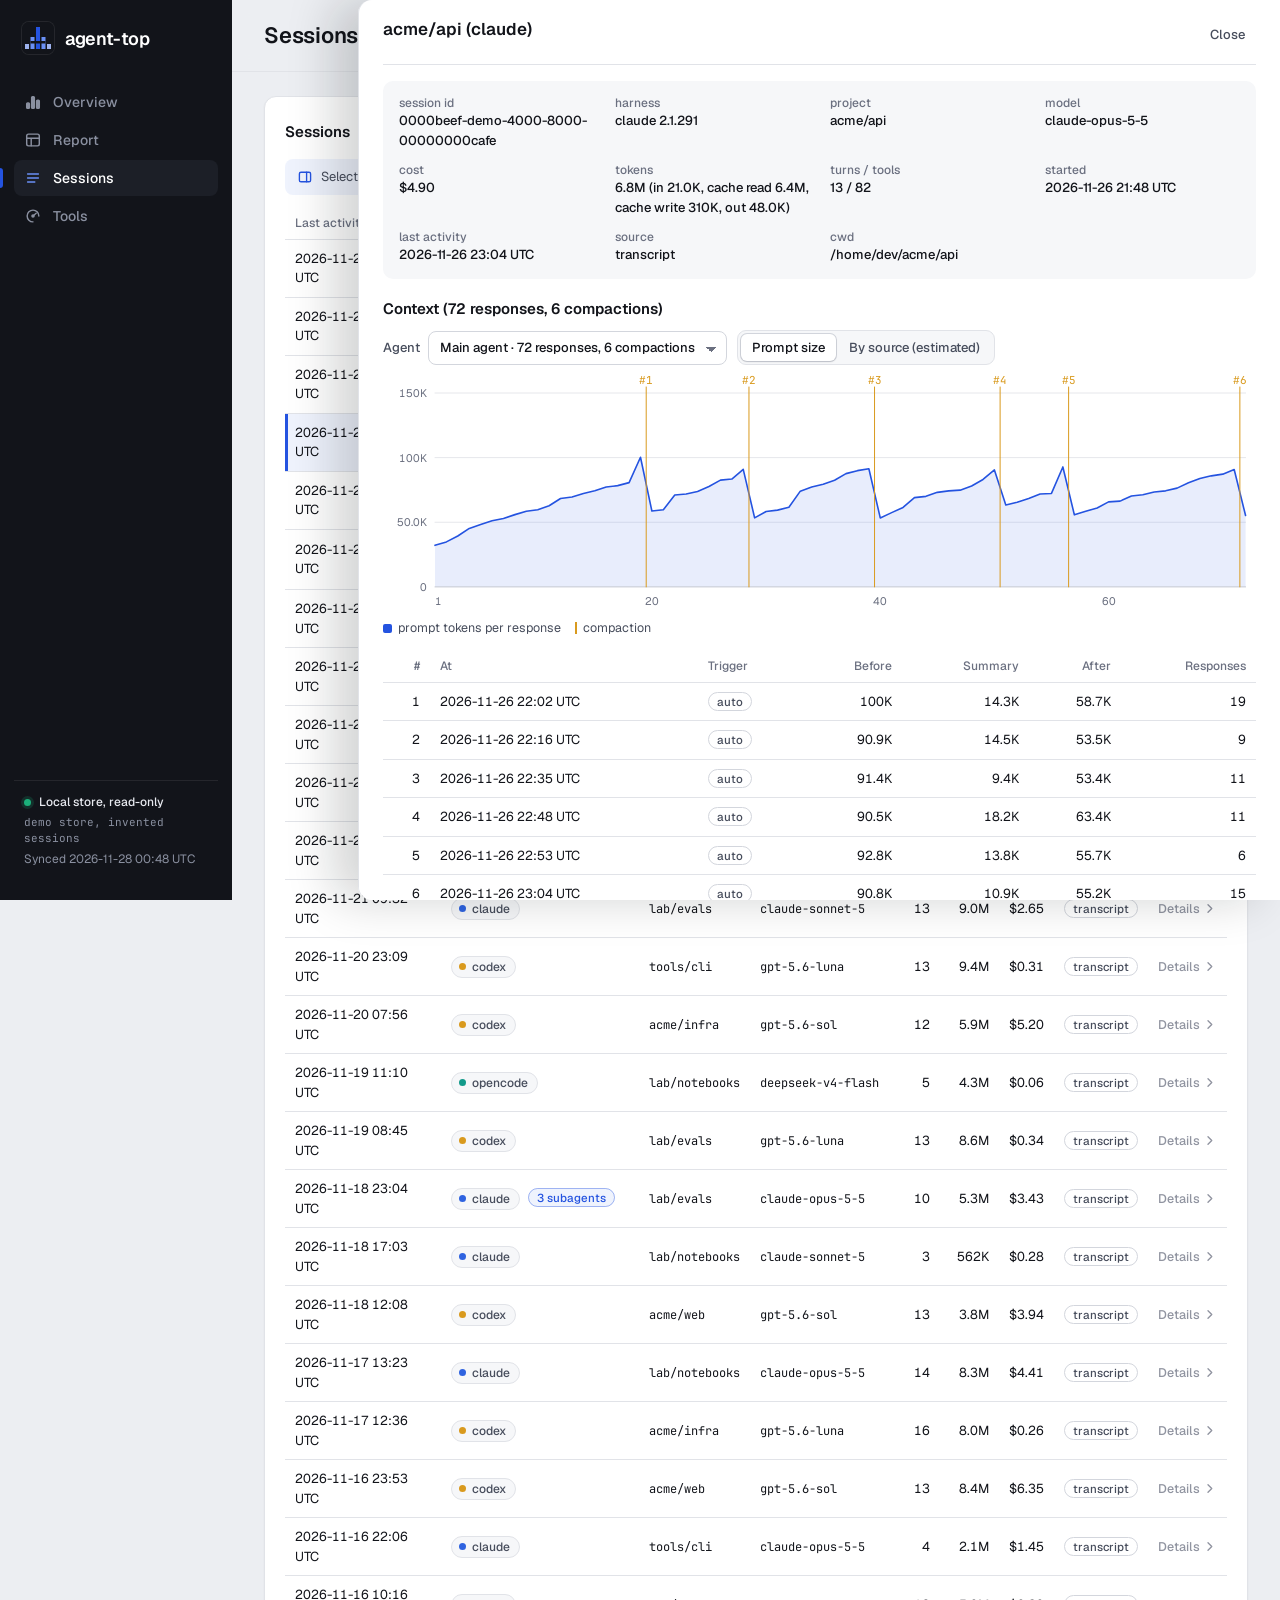
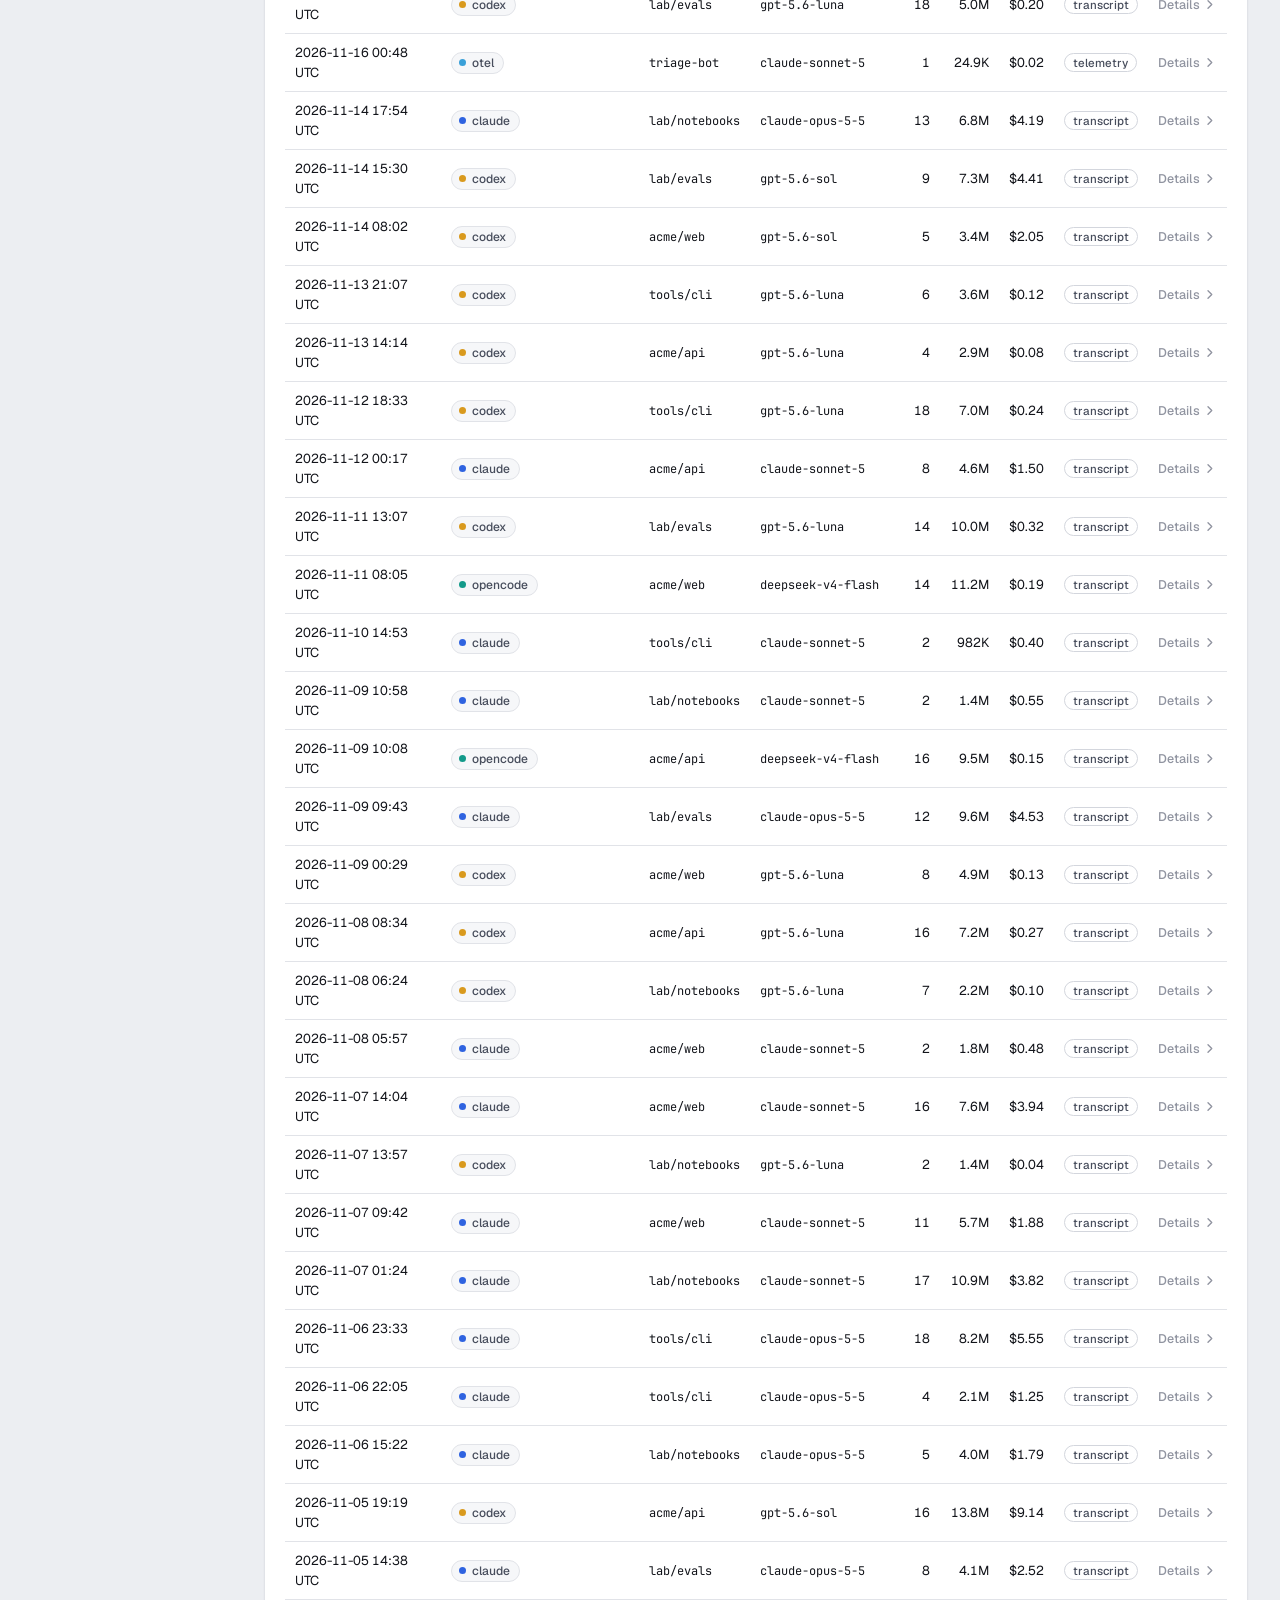
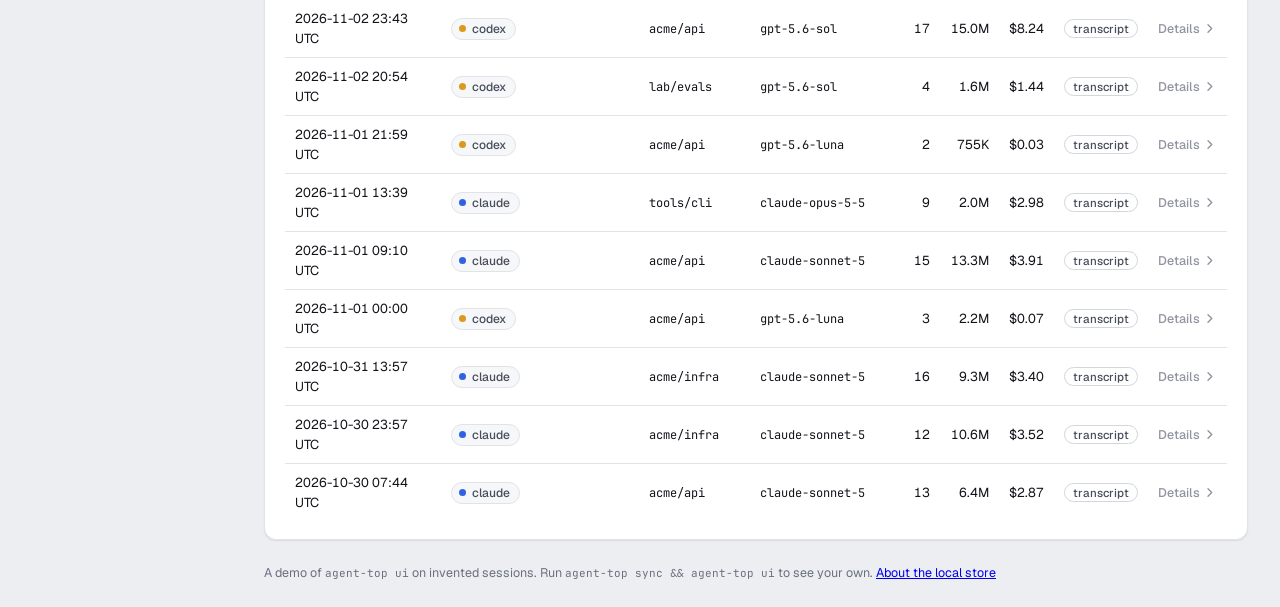
==== commit 5228fb61: "feat(ui): a brand-led harness palette, and a details cue on session rows" ====
--- a/docs/demo/index.html
+++ b/docs/demo/index.html
@@ -118,6 +118,7 @@
         <input type="search" id="sessions-filter" placeholder="Filter sessions" aria-label="Filter sessions">
       </label>
     </div>
+    <p class="hint"><svg viewBox="0 0 20 20" aria-hidden="true"><rect x="3" y="4" width="14" height="12" rx="2"/><path d="M12 4v12"/></svg>Select a session to open its details beside the list: its context timeline, run graph, turns and tool calls.</p>
     <div id="sessions"></div>
   </section>
 </div>
--- a/docs/demo/app.css
+++ b/docs/demo/app.css
@@ -26,7 +26,7 @@
   --critical: #d03b3b;
   --ok: #1baf7a;
   --shadow: 0 1px 2px rgba(18, 20, 26, 0.06), 0 1px 1px rgba(18, 20, 26, 0.03);
-  --h1: #2a78d6; --h2: #eb6834; --h3: #1baf7a; --h4: #eda100; --h5: #e87ba4; --h6: #4a3aa7;
+  --h1: #2f63e0; --h2: #d99a1e; --h3: #139a8a; --h4: #b04fb0; --h5: #e2706a; --h6: #3aa0d8;
   --other: #898781;
   --turn: #e9e8e4;
   /* The sidebar is the logo's tile, in both themes. */
@@ -46,7 +46,7 @@
     --accent: #6f8ff0; --ramp-2: #4b6fd8; --ramp-3: #33498f;
     --wash: rgba(111, 143, 240, 0.10); --focus: rgba(111, 143, 240, 0.55);
     --shadow: none;
-    --h1: #3987e5; --h2: #d95926; --h3: #199e70; --h4: #c98500; --h5: #d55181; --h6: #9085e9;
+    --h1: #5b86f0; --h2: #c98f1c; --h3: #16a08f; --h4: #c062c0; --h5: #e0705f; --h6: #3f97d6;
     --turn: #262624;
     --side: #08090c; --side-2: #14161c;
   }
@@ -59,7 +59,7 @@
   --accent: #6f8ff0; --ramp-2: #4b6fd8; --ramp-3: #33498f;
   --wash: rgba(111, 143, 240, 0.10); --focus: rgba(111, 143, 240, 0.55);
   --shadow: none;
-  --h1: #3987e5; --h2: #d95926; --h3: #199e70; --h4: #c98500; --h5: #d55181; --h6: #9085e9;
+  --h1: #5b86f0; --h2: #c98f1c; --h3: #16a08f; --h4: #c062c0; --h5: #e0705f; --h6: #3f97d6;
   --turn: #262624;
   --side: #08090c; --side-2: #14161c;
 }
@@ -186,6 +186,11 @@
 @media (max-width: 1100px) { .kpis { grid-template-columns: repeat(2, minmax(0, 1fr)); } .kpi.hero { grid-column: 1 / -1; grid-row: auto; } }
 @media (max-width: 520px) { .kpis { gap: 12px; } .kpi { padding: 14px; } .kpi .value { font-size: 22px; } .kpi.hero .value { font-size: 40px; } }
 @media (max-width: 480px) { .tabs [role="tab"] svg { display: none; } .tabs { gap: 0; } }
+
+/* Harness colours, one fixed slot each (claude, codex, opencode, gemini,
+   kodelet, otel): cobalt, gold, teal, plum, coral, sky. Validated with the
+   dataviz checks in both modes; the stacked bars keep a 2px gap and a legend
+   and table view, which the gold and sky slots need on white. */
 
 /* ---- charts ------------------------------------------------------------------- */
 
@@ -336,3 +341,12 @@
   .table-wrap { margin: 0 -20px; }
 }
 @media (prefers-reduced-motion: reduce) { * { transition: none !important; } }
+
+/* A session row opens the side panel; the last cell says so. */
+.open-hint { display: inline-flex; align-items: center; gap: 2px; color: var(--muted); font: 500 12.5px var(--sans); white-space: nowrap; opacity: 0.75; }
+.open-hint svg { width: 15px; height: 15px; stroke: currentColor; stroke-width: 1.8; fill: none; transition: transform 0.12s; }
+tbody tr.click:hover .open-hint, tbody tr.click:focus .open-hint, tbody tr[aria-current="true"] .open-hint { color: var(--accent); opacity: 1; }
+tbody tr.click:hover .open-hint svg, tbody tr.click:focus .open-hint svg { transform: translateX(2px); }
+tbody tr.click:hover { background: var(--wash); }
+.hint { display: flex; align-items: center; gap: 8px; margin: -4px 0 12px; padding: 8px 12px; border-radius: 8px; background: var(--wash); color: var(--ink-2); font-size: 13px; }
+.hint svg { width: 16px; height: 16px; flex: none; stroke: var(--accent); stroke-width: 1.7; fill: none; }
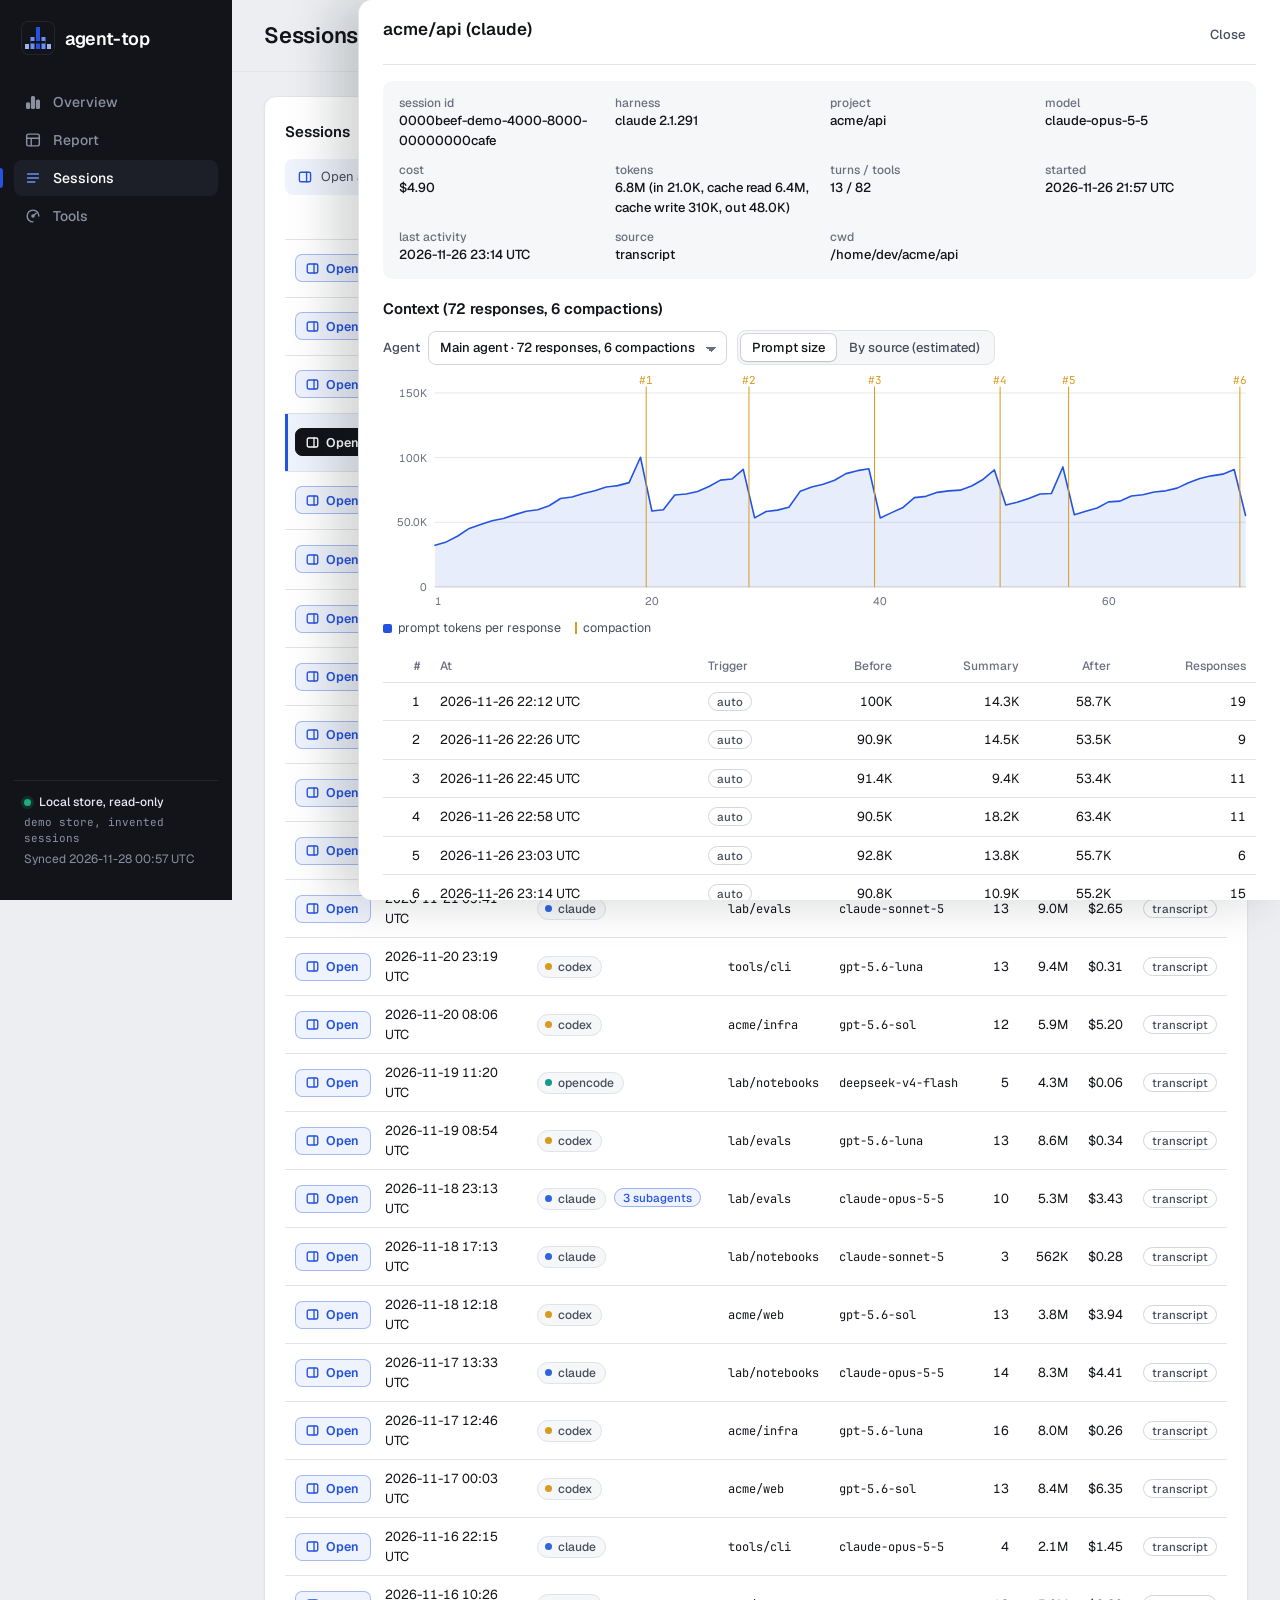
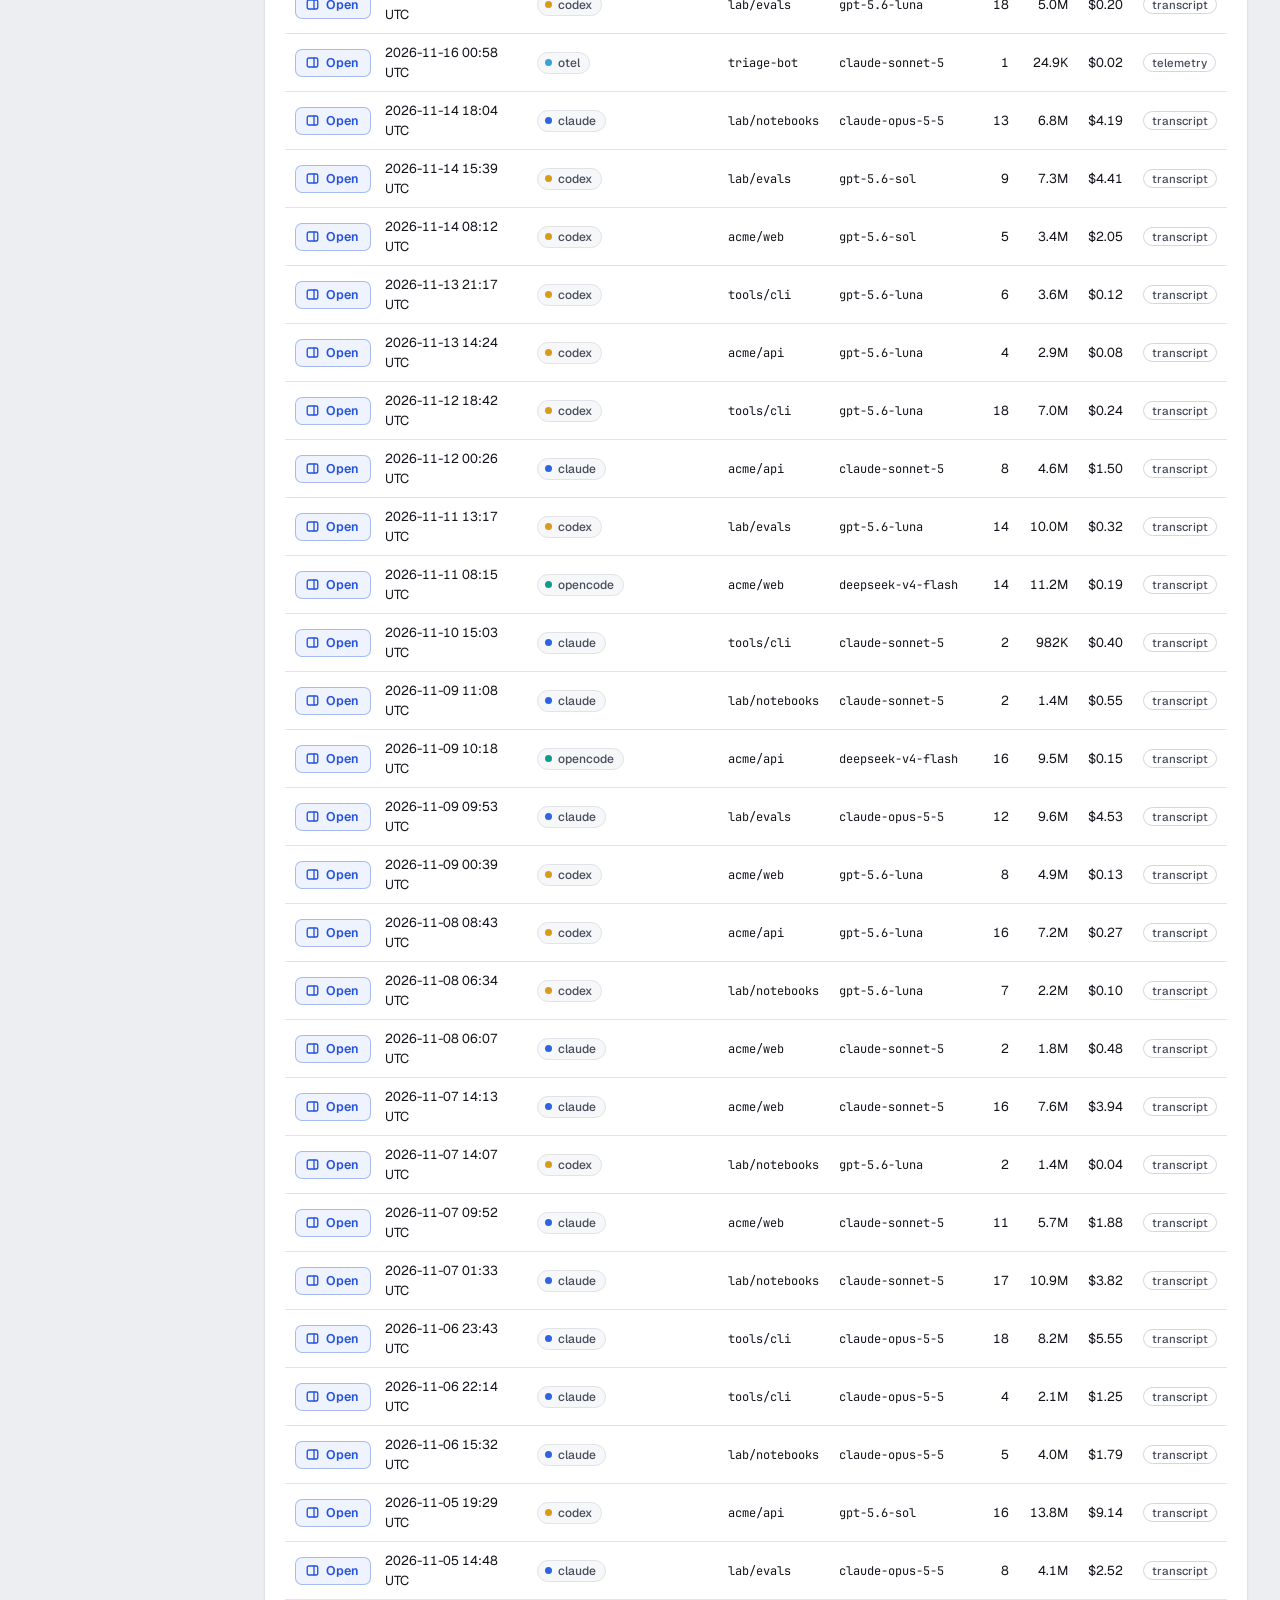
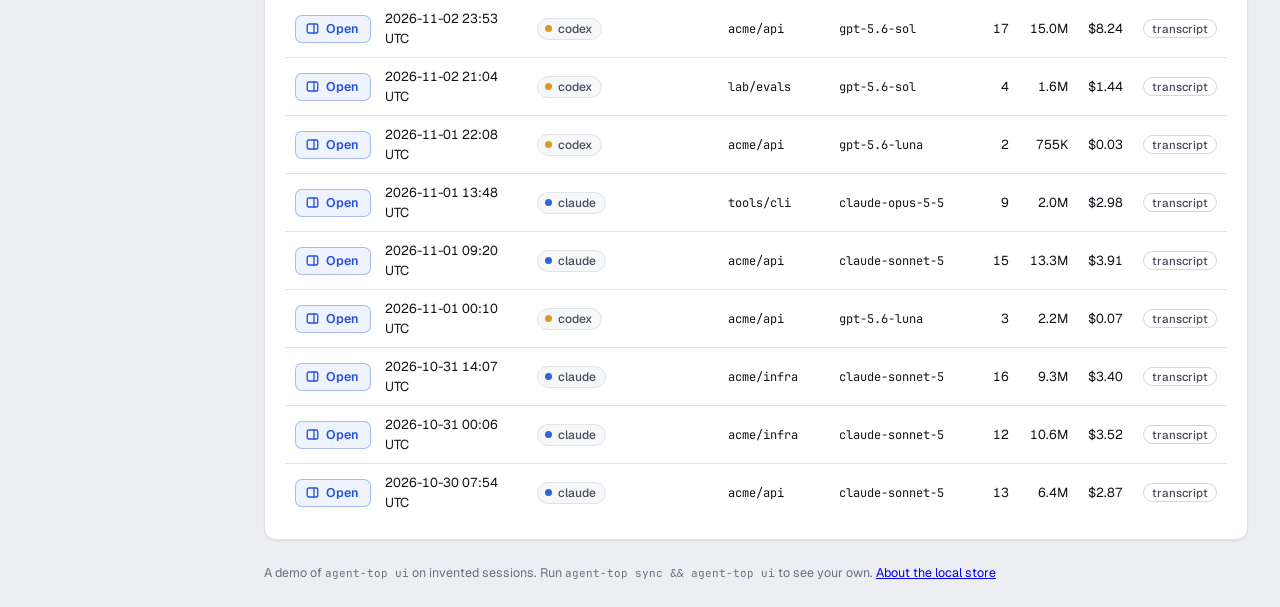
==== commit 3d1efdb1: "feat(ui): an Open button leads each session row" ====
--- a/docs/demo/index.html
+++ b/docs/demo/index.html
@@ -118,7 +118,7 @@
         <input type="search" id="sessions-filter" placeholder="Filter sessions" aria-label="Filter sessions">
       </label>
     </div>
-    <p class="hint"><svg viewBox="0 0 20 20" aria-hidden="true"><rect x="3" y="4" width="14" height="12" rx="2"/><path d="M12 4v12"/></svg>Select a session to open its details beside the list: its context timeline, run graph, turns and tool calls.</p>
+    <p class="hint"><svg viewBox="0 0 20 20" aria-hidden="true"><rect x="3" y="4" width="14" height="12" rx="2"/><path d="M12 4v12"/></svg>Open a session to see its context timeline, run graph, turns and tool calls beside the list.</p>
     <div id="sessions"></div>
   </section>
 </div>
--- a/docs/demo/app.css
+++ b/docs/demo/app.css
@@ -342,11 +342,16 @@
 }
 @media (prefers-reduced-motion: reduce) { * { transition: none !important; } }
 
-/* A session row opens the side panel; the last cell says so. */
-.open-hint { display: inline-flex; align-items: center; gap: 2px; color: var(--muted); font: 500 12.5px var(--sans); white-space: nowrap; opacity: 0.75; }
-.open-hint svg { width: 15px; height: 15px; stroke: currentColor; stroke-width: 1.8; fill: none; transition: transform 0.12s; }
-tbody tr.click:hover .open-hint, tbody tr.click:focus .open-hint, tbody tr[aria-current="true"] .open-hint { color: var(--accent); opacity: 1; }
-tbody tr.click:hover .open-hint svg, tbody tr.click:focus .open-hint svg { transform: translateX(2px); }
+/* A session row opens the side panel: an Open button leads each row, tinted
+   at rest and solid brand cobalt on the row under the pointer or in focus. */
+td.open-cell { width: 1%; padding-right: 4px; }
+.open-btn { display: inline-flex; align-items: center; gap: 6px; height: 28px; padding: 0 11px 0 9px; border-radius: 7px; cursor: pointer;
+  border: 1px solid color-mix(in srgb, var(--accent) 35%, transparent); background: var(--wash); color: var(--accent);
+  font: 600 12.5px var(--sans); white-space: nowrap; transition: background 0.12s, color 0.12s; }
+.open-btn svg { width: 15px; height: 15px; stroke: currentColor; stroke-width: 1.8; fill: none; }
+tbody tr.click:hover .open-btn, .open-btn:focus-visible { background: #2453e0; border-color: #2453e0; color: #fff; }
+.open-btn:focus-visible { outline: 2px solid var(--focus); outline-offset: 2px; }
+tbody tr[aria-current="true"] .open-btn { background: var(--ink); border-color: var(--ink); color: var(--card); }
 tbody tr.click:hover { background: var(--wash); }
 .hint { display: flex; align-items: center; gap: 8px; margin: -4px 0 12px; padding: 8px 12px; border-radius: 8px; background: var(--wash); color: var(--ink-2); font-size: 13px; }
 .hint svg { width: 16px; height: 16px; flex: none; stroke: var(--accent); stroke-width: 1.7; fill: none; }
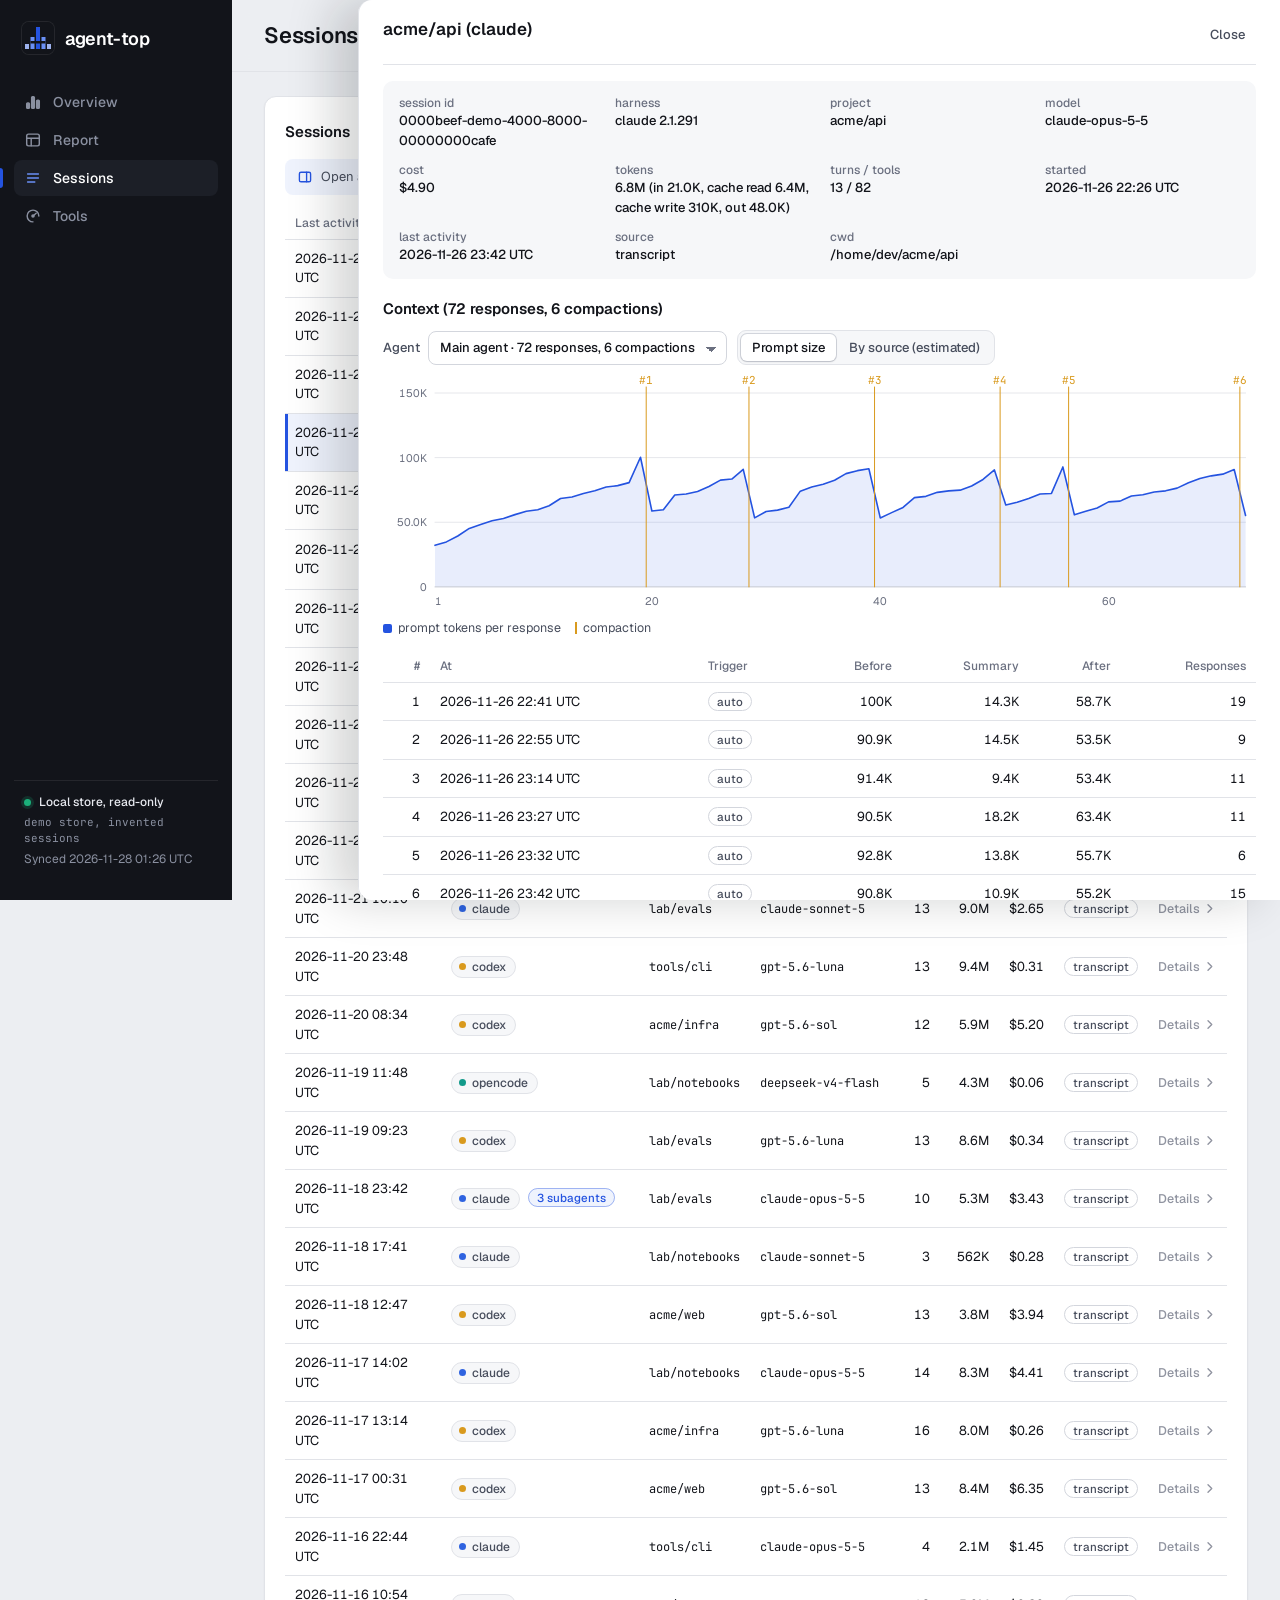
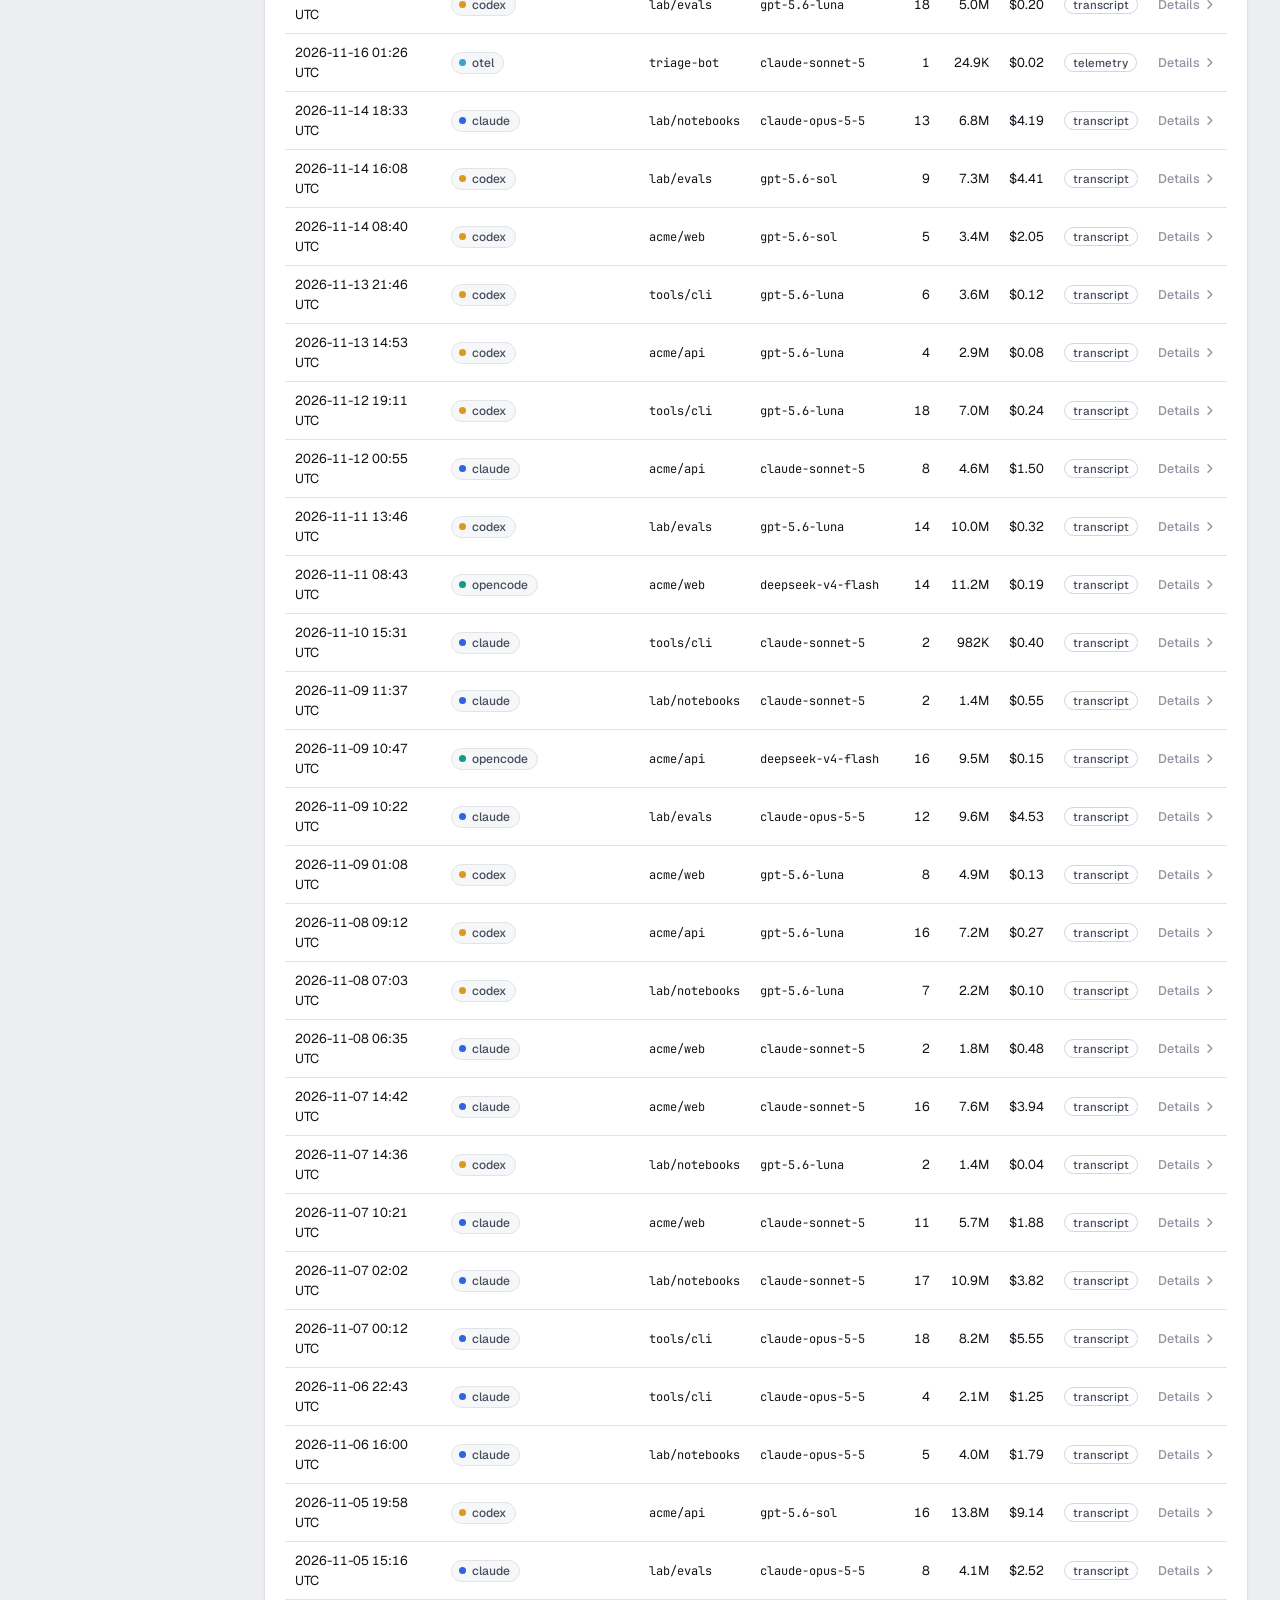
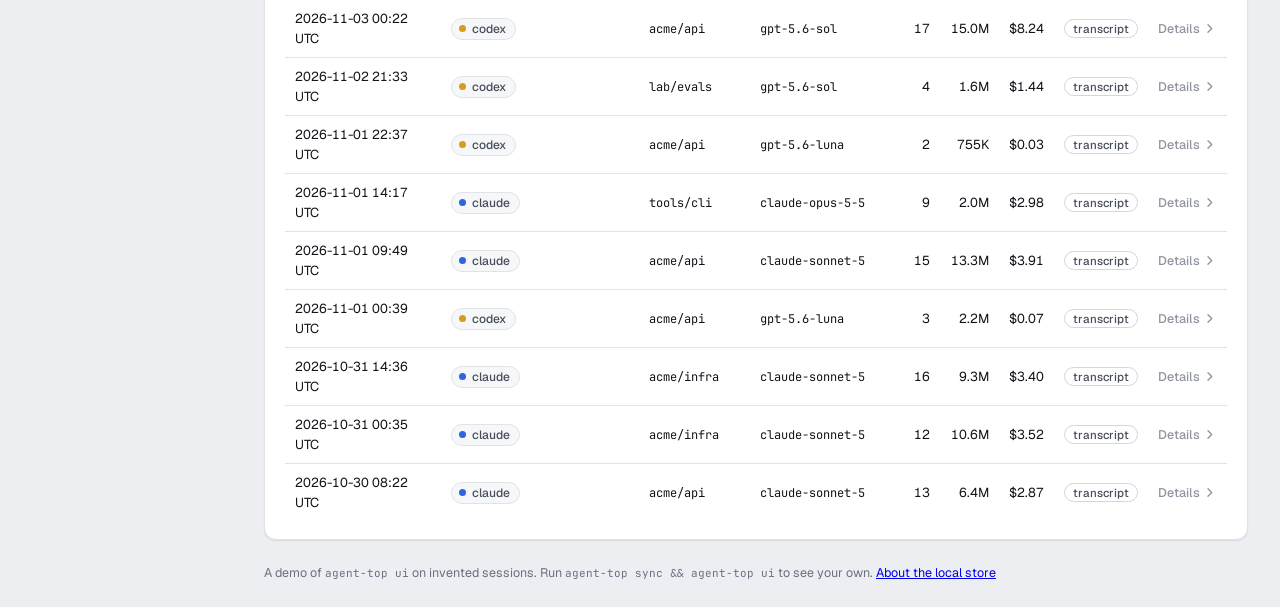
==== commit 0df142ad: "feat(ui): CO2e and energy in the Report tab, from the user's energy table" ====
--- a/docs/demo/index.html
+++ b/docs/demo/index.html
@@ -89,6 +89,7 @@
 </div>
 
 <div class="panel" role="tabpanel" id="panel-report" aria-labelledby="tab-report" hidden>
+  <div class="energy" id="energy"></div>
   <section class="card" aria-labelledby="h-report">
     <div class="card-head">
       <h2 id="h-report">Usage and cost</h2>
--- a/docs/demo/app.css
+++ b/docs/demo/app.css
@@ -342,16 +342,31 @@
 }
 @media (prefers-reduced-motion: reduce) { * { transition: none !important; } }
 
-/* A session row opens the side panel: an Open button leads each row, tinted
-   at rest and solid brand cobalt on the row under the pointer or in focus. */
-td.open-cell { width: 1%; padding-right: 4px; }
-.open-btn { display: inline-flex; align-items: center; gap: 6px; height: 28px; padding: 0 11px 0 9px; border-radius: 7px; cursor: pointer;
-  border: 1px solid color-mix(in srgb, var(--accent) 35%, transparent); background: var(--wash); color: var(--accent);
-  font: 600 12.5px var(--sans); white-space: nowrap; transition: background 0.12s, color 0.12s; }
-.open-btn svg { width: 15px; height: 15px; stroke: currentColor; stroke-width: 1.8; fill: none; }
-tbody tr.click:hover .open-btn, .open-btn:focus-visible { background: #2453e0; border-color: #2453e0; color: #fff; }
-.open-btn:focus-visible { outline: 2px solid var(--focus); outline-offset: 2px; }
-tbody tr[aria-current="true"] .open-btn { background: var(--ink); border-color: var(--ink); color: var(--card); }
+/* A session row opens the side panel; the last cell says so. */
+.open-hint { display: inline-flex; align-items: center; gap: 2px; color: var(--muted); font: 500 12.5px var(--sans); white-space: nowrap; opacity: 0.75; }
+.open-hint svg { width: 15px; height: 15px; stroke: currentColor; stroke-width: 1.8; fill: none; transition: transform 0.12s; }
+tbody tr.click:hover .open-hint, tbody tr.click:focus .open-hint, tbody tr[aria-current="true"] .open-hint { color: var(--accent); opacity: 1; }
+tbody tr.click:hover .open-hint svg, tbody tr.click:focus .open-hint svg { transform: translateX(2px); }
 tbody tr.click:hover { background: var(--wash); }
 .hint { display: flex; align-items: center; gap: 8px; margin: -4px 0 12px; padding: 8px 12px; border-radius: 8px; background: var(--wash); color: var(--ink-2); font-size: 13px; }
 .hint svg { width: 16px; height: 16px; flex: none; stroke: var(--accent); stroke-width: 1.7; fill: none; }
+
+/* Energy and CO2e (RFC-111): from the user's table, always a range. */
+.energy { display: grid; gap: 20px; }
+.energy:empty { display: none; }
+.energy-kpis { grid-template-columns: minmax(0, 1.4fr) repeat(3, minmax(0, 1fr)); }
+.kpi.hero-soft { background: var(--wash); border-color: color-mix(in srgb, var(--accent) 30%, transparent); }
+.kpi.hero-soft .value { color: var(--accent); font-size: 30px; }
+@media (max-width: 1100px) { .energy-kpis { grid-template-columns: repeat(2, minmax(0, 1fr)); } }
+.co2-low { fill: var(--accent); }
+.co2-high { fill: var(--accent); fill-opacity: 0.28; }
+.legend .k-low { background: var(--accent); }
+.legend .k-high { background: var(--accent); opacity: 0.28; }
+td.est { white-space: nowrap; color: var(--ink); }
+.callout { display: grid; grid-template-columns: auto minmax(0, 1fr); gap: 16px; align-items: start; }
+.callout h2 { margin-bottom: 6px; }
+.callout p { margin: 0 0 8px; color: var(--ink-2); max-width: 75ch; }
+.callout a { color: var(--accent); font-weight: 500; }
+.callout-mark { width: 40px; height: 40px; border-radius: 10px; display: grid; place-items: center; background: var(--wash); }
+.callout-mark svg { width: 22px; height: 22px; stroke: var(--accent); stroke-width: 1.7; fill: none; }
+.foot-note a { color: var(--accent); }
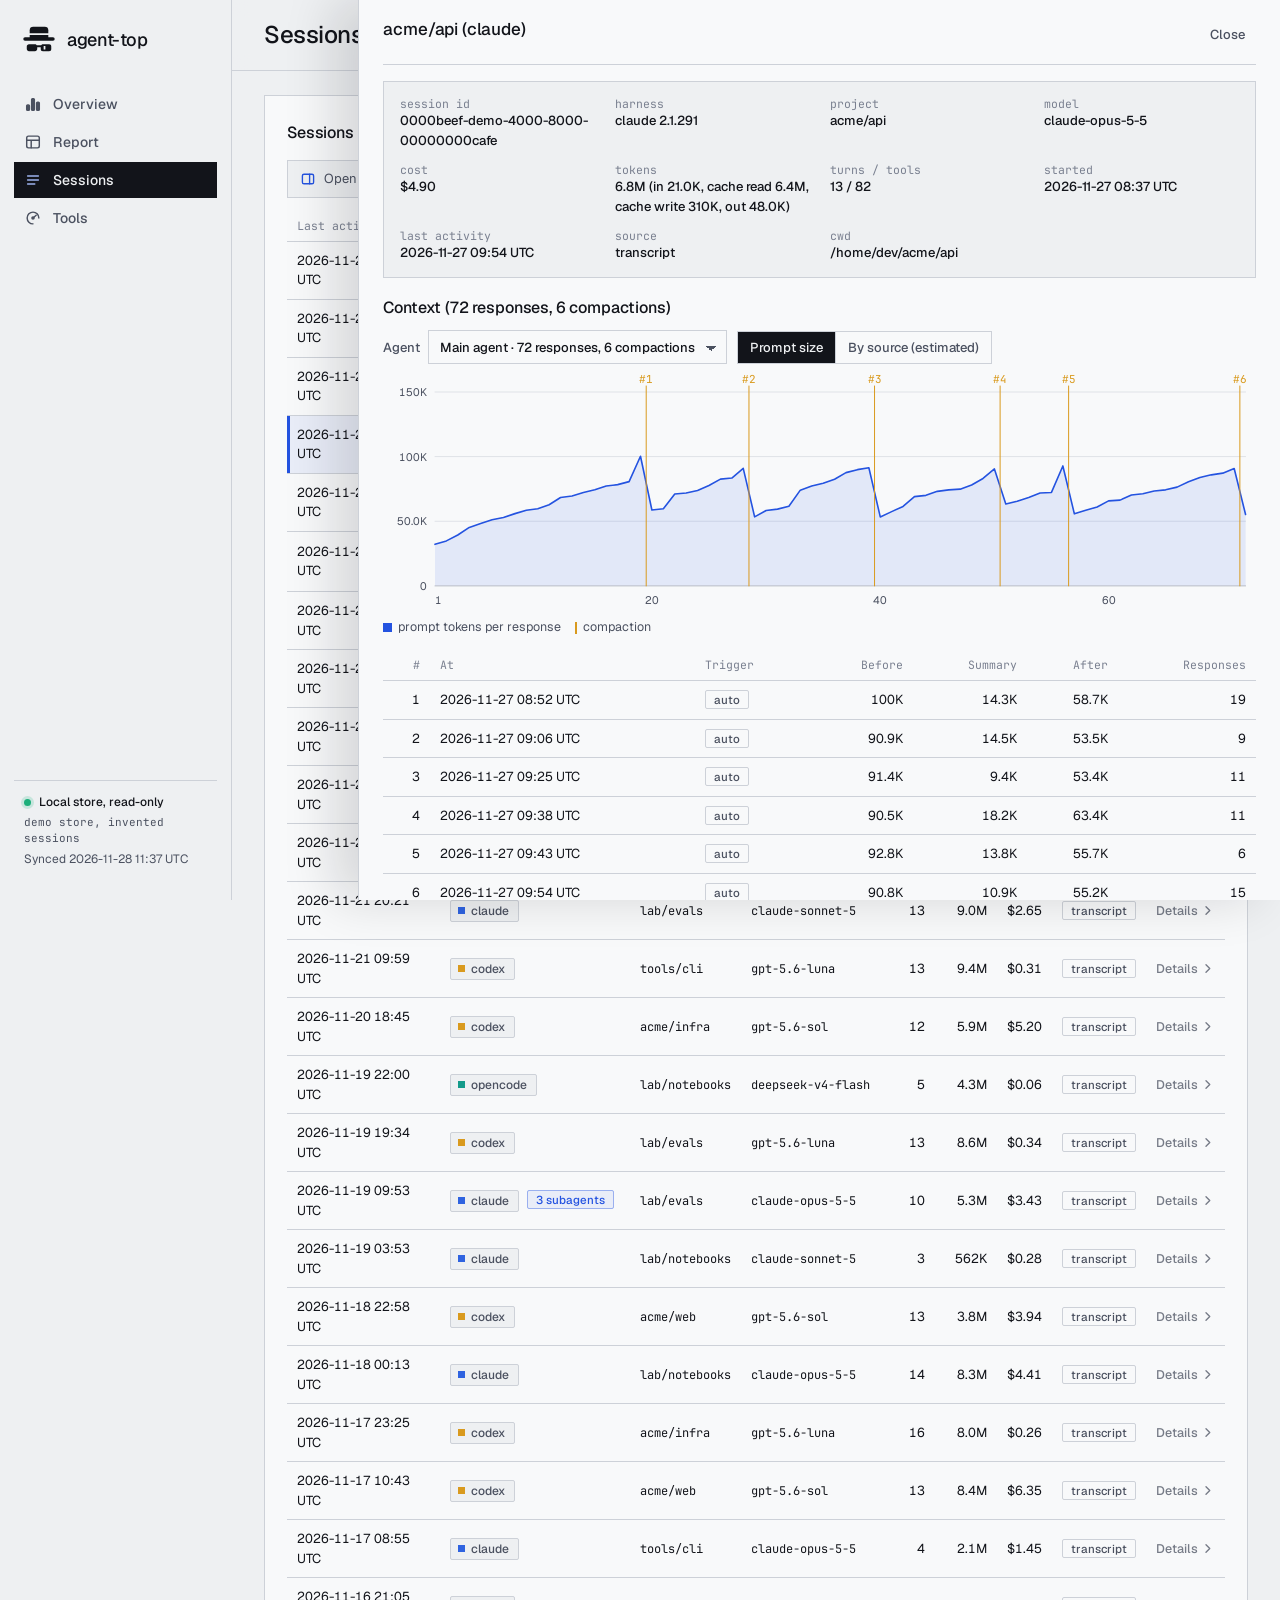
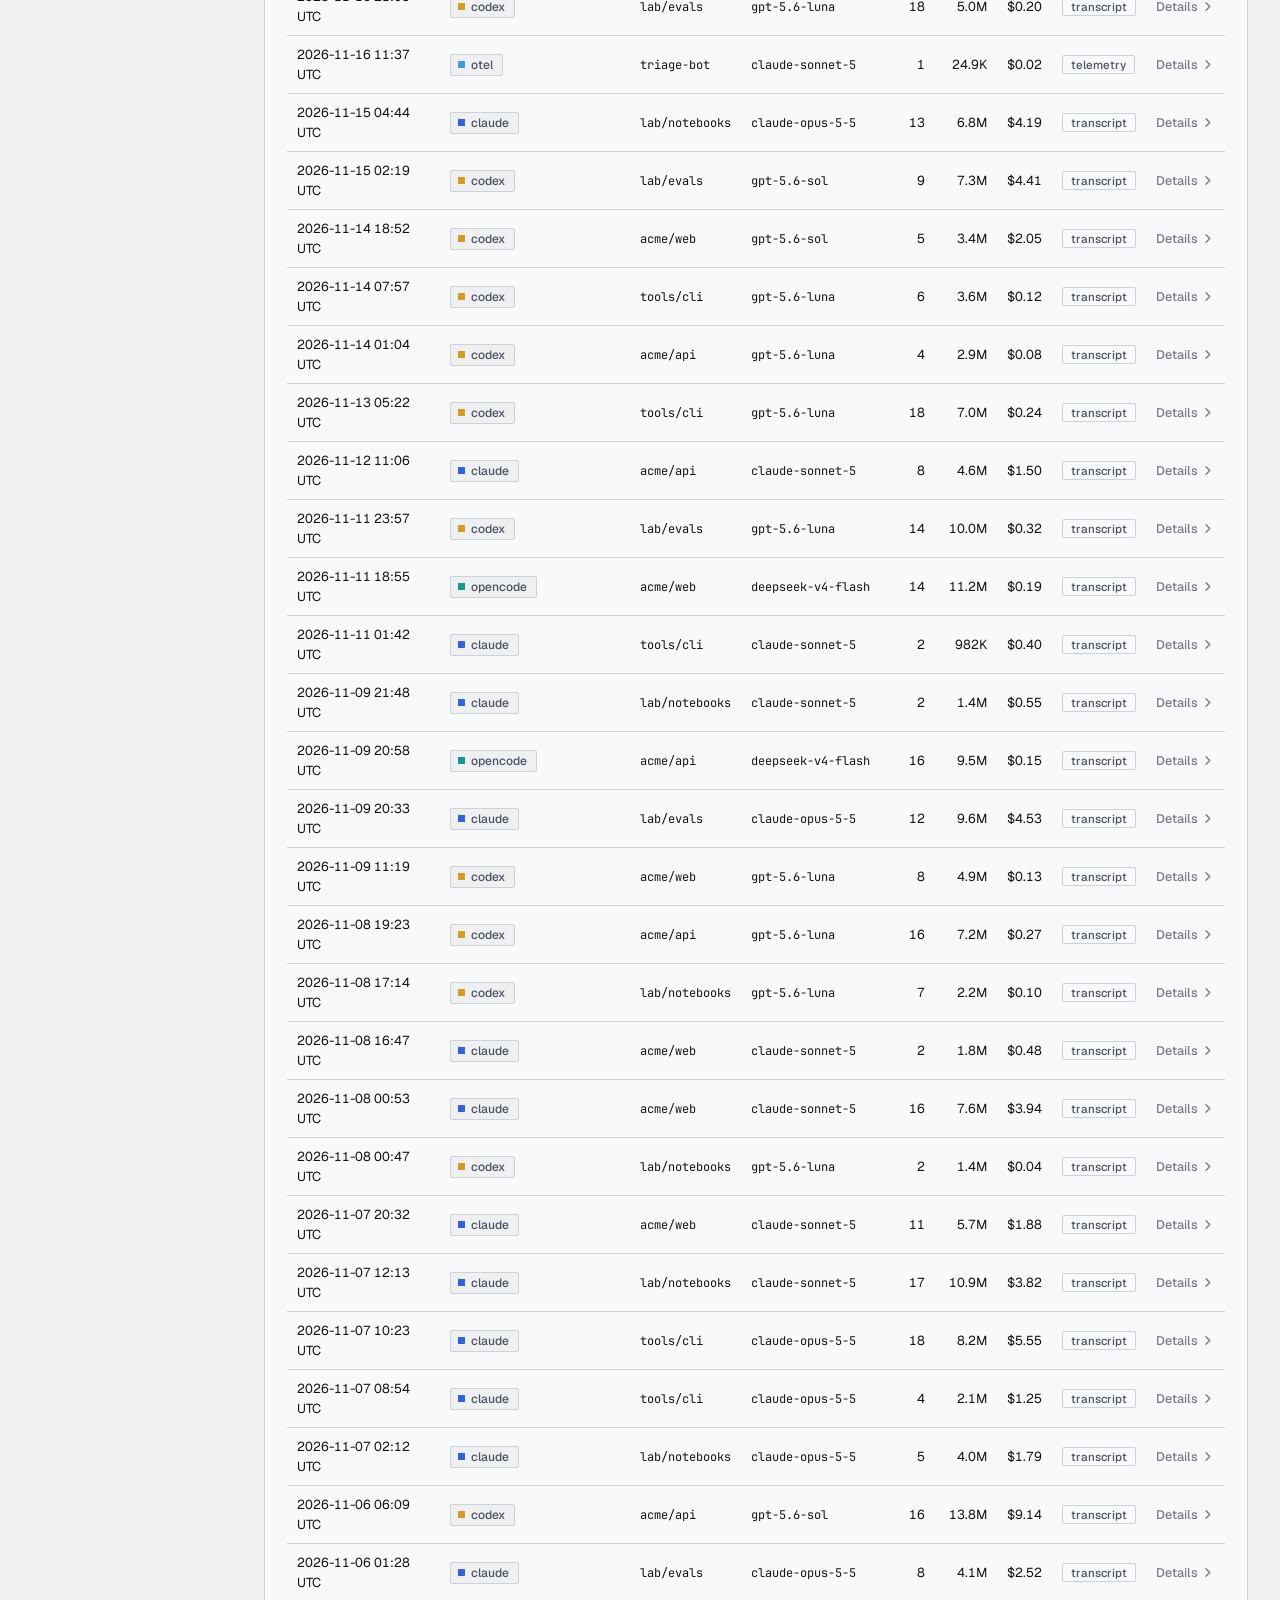
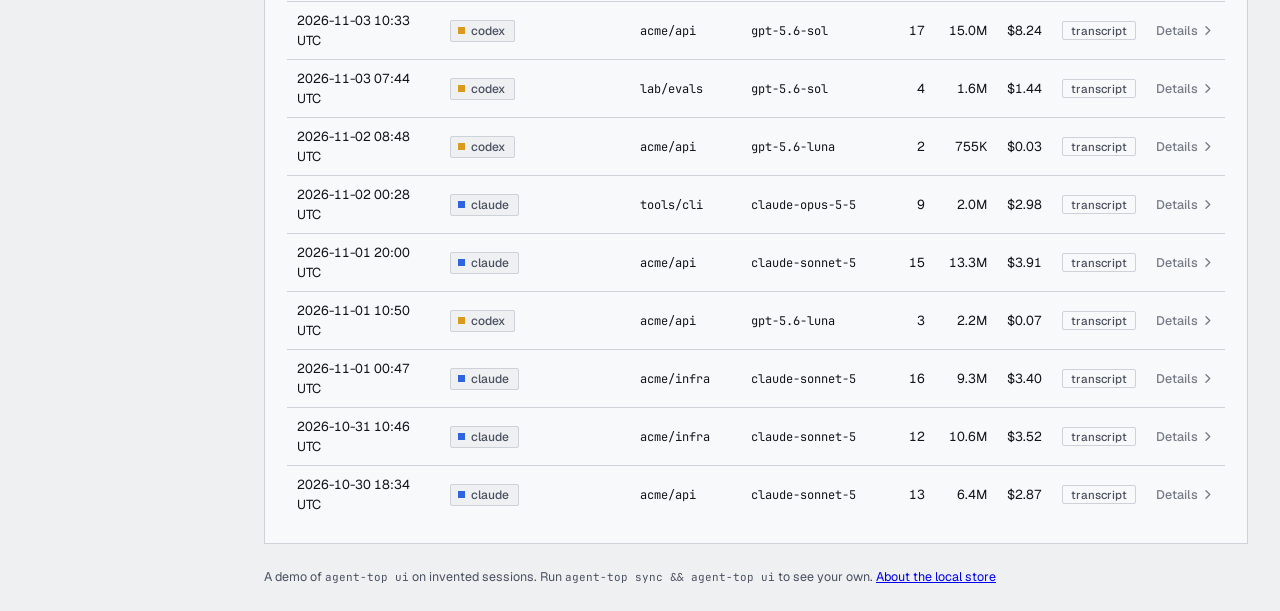
==== commit f1237037: "feat(docs,ui): a new home page, the Survey theme for the docs and agent-top ui, and the hat-and-glas" ====
--- a/docs/demo/index.html
+++ b/docs/demo/index.html
@@ -13,7 +13,7 @@
 <div class="shell">
 <aside class="side" aria-label="agent-top">
   <div class="brand">
-    <svg class="logo" viewBox="0 0 64 64" aria-hidden="true"><rect width="64" height="64" rx="8" fill="#12141a"/><rect x="6" y="44" width="8" height="10" fill="#9db2ee"/><rect x="17" y="30" width="8" height="24" fill="#6a90f6"/><rect x="28" y="10" width="8" height="44" fill="#2453e0"/><rect x="39" y="30" width="8" height="24" fill="#6a90f6"/><rect x="50" y="44" width="8" height="10" fill="#9db2ee"/><rect x="17" y="38" width="30" height="5" fill="#12141a"/></svg>
+    <svg class="logo" viewBox="92 92 840 840" aria-hidden="true"><path d="M282 367V295c0-60 33-86 86-86h288c53 0 86 26 86 86v72z"/><path d="M282 411h460v57h115a43 43 0 0 1 0 86H167a43 43 0 0 1 0-86h115z"/><path d="M265 641h145c25 0 38 10 48 28h107c10-18 23-28 48-28h147c37 0 55 18 55 55v63c0 37-18 55-55 55H610c-37 0-55-18-55-55v-46h-87v46c0 30-25 55-55 55H265c-30 0-55-25-55-55v-63c0-30 25-55 55-55zM627 684v87h43v-87z" fill-rule="evenodd"/></svg>
     <span class="name">agent-top</span>
   </div>
 
--- a/docs/demo/app.css
+++ b/docs/demo/app.css
@@ -1,23 +1,25 @@
-/* agent-top ui. The brand is the logo: an ink tile with stepped cobalt bars.
-   The sidebar is that ink in both themes; the stepped bars come back as the
-   page's one signature, the meter. Chart colours are the dataviz reference
-   palette, one fixed slot per harness, validated light and dark. */
+/* agent-top ui, in the docs site's Survey look: cool paper, ink, thin rules,
+   square corners and monospaced labels. The brand is the hat-and-glasses mark.
+   Chart colours are the dataviz reference palette, one fixed slot per harness,
+   validated light and dark. */
 
 @font-face { font-family: "Geist"; font-style: normal; font-weight: 100 900; font-display: swap; src: url("fonts/Geist.woff2") format("woff2"); }
 @font-face { font-family: "JetBrains Mono"; font-style: normal; font-weight: 100 800; font-display: swap; src: url("fonts/JetBrainsMono.woff2") format("woff2"); }
 
 :root {
   color-scheme: light;
-  --page: #eceef2;
-  --card: #ffffff;
-  --raise: #f6f7f9;
+  --page: #eef0f2;
+  --card: #f8f9fa;
+  --raise: #eef0f2;
   --ink: #12141a;
-  --ink-2: #474d5c;
-  --muted: #6b7080;
-  --grid: #e6e7eb;
-  --axis: #c6c9d2;
-  --line: #e1e3e8;
-  --line-2: #d3d6dd;
+  --ink-2: #4b5160;
+  --muted: #4b5160;
+  --faint: #7a8090;
+  --grid: #dfe2e7;
+  --axis: #b9bdc6;
+  --line: #cdd1d8;
+  --line-2: #cdd1d8;
+  --rail: #dfe2e7;
   --accent: #2453e0;
   --ramp-2: #6a90f6;
   --ramp-3: #9db2ee;
@@ -25,51 +27,56 @@
   --focus: rgba(36, 83, 224, 0.45);
   --critical: #d03b3b;
   --ok: #1baf7a;
-  --shadow: 0 1px 2px rgba(18, 20, 26, 0.06), 0 1px 1px rgba(18, 20, 26, 0.03);
+  --shadow: none;
   --h1: #2f63e0; --h2: #d99a1e; --h3: #139a8a; --h4: #b04fb0; --h5: #e2706a; --h6: #3aa0d8;
   --other: #898781;
   --turn: #e9e8e4;
-  /* The sidebar is the logo's tile, in both themes. */
-  --side: #12141a;
-  --side-2: #1c1f27;
-  --side-ink: #e8eaf0;
-  --side-muted: #8a90a0;
+  /* The sidebar is paper with a rule; the hero tile stays ink in both themes. */
+  --side: var(--page);
+  --side-2: var(--rail);
+  --side-ink: var(--ink);
+  --side-muted: var(--muted);
+  --hero: #12141a;
+  --hero-muted: #9aa1b1;
+  --on-ink: #ffffff;
   --mono: "JetBrains Mono", "SF Mono", Menlo, Consolas, monospace;
   --sans: "Geist", system-ui, -apple-system, "Segoe UI", sans-serif;
 }
 @media (prefers-color-scheme: dark) {
   :root:where(:not([data-theme="light"])) {
     color-scheme: dark;
-    --page: #0c0e12; --card: #15171d; --raise: #1b1e25;
-    --ink: #f3f4f7; --ink-2: #c1c5d0; --muted: #8a90a0;
-    --grid: #252831; --axis: #353945; --line: #23262e; --line-2: #2e323c;
+    --page: #0c0e12; --card: #13161c; --raise: #1a1d24;
+    --ink: #f3f4f7; --ink-2: #c1c5d0; --muted: #a3a9b7; --faint: #7d8494;
+    --grid: #22252d; --axis: #353945; --line: #2a2e38; --line-2: #2a2e38; --rail: #1d2028;
+    --hero: #1a1d24; --on-ink: #12141a;
     --accent: #6f8ff0; --ramp-2: #4b6fd8; --ramp-3: #33498f;
     --wash: rgba(111, 143, 240, 0.10); --focus: rgba(111, 143, 240, 0.55);
     --shadow: none;
     --h1: #5b86f0; --h2: #c98f1c; --h3: #16a08f; --h4: #c062c0; --h5: #e0705f; --h6: #3f97d6;
     --turn: #262624;
-    --side: #08090c; --side-2: #14161c;
+    --side: var(--page); --side-2: var(--rail);
   }
 }
 :root[data-theme="dark"] {
   color-scheme: dark;
-  --page: #0c0e12; --card: #15171d; --raise: #1b1e25;
-  --ink: #f3f4f7; --ink-2: #c1c5d0; --muted: #8a90a0;
-  --grid: #252831; --axis: #353945; --line: #23262e; --line-2: #2e323c;
+  --page: #0c0e12; --card: #13161c; --raise: #1a1d24;
+  --ink: #f3f4f7; --ink-2: #c1c5d0; --muted: #a3a9b7; --faint: #7d8494;
+  --grid: #22252d; --axis: #353945; --line: #2a2e38; --line-2: #2a2e38; --rail: #1d2028;
+  --hero: #1a1d24; --on-ink: #12141a;
   --accent: #6f8ff0; --ramp-2: #4b6fd8; --ramp-3: #33498f;
   --wash: rgba(111, 143, 240, 0.10); --focus: rgba(111, 143, 240, 0.55);
   --shadow: none;
   --h1: #5b86f0; --h2: #c98f1c; --h3: #16a08f; --h4: #c062c0; --h5: #e0705f; --h6: #3f97d6;
   --turn: #262624;
-  --side: #08090c; --side-2: #14161c;
+  --side: var(--page); --side-2: var(--rail);
 }
 
 * { box-sizing: border-box; }
 html, body { margin: 0; }
 body { background: var(--page); color: var(--ink); font: 14px/1.5 var(--sans); -webkit-font-smoothing: antialiased; }
 code { font-family: var(--mono); font-size: 0.88em; }
-h1 { font: 600 22px/1.2 var(--sans); letter-spacing: -0.01em; margin: 0; }
-h2 { font: 600 15px/1.3 var(--sans); margin: 0; color: var(--ink); }
+h1 { font: 500 24px/1.2 var(--sans); letter-spacing: -0.02em; margin: 0; }
+h2 { font: 500 16px/1.3 var(--sans); letter-spacing: -0.01em; margin: 0; color: var(--ink); }
 .sr { position: absolute; width: 1px; height: 1px; overflow: hidden; clip: rect(0 0 0 0); white-space: nowrap; }
 :focus-visible { outline: 2px solid var(--focus); outline-offset: 2px; }
 svg { stroke-linecap: round; stroke-linejoin: round; }
@@ -78,22 +85,21 @@
 
 .shell { display: grid; grid-template-columns: 232px minmax(0, 1fr); min-height: 100vh; }
 .side { background: var(--side); color: var(--side-ink); display: flex; flex-direction: column; gap: 28px; padding: 20px 14px;
-  position: sticky; top: 0; height: 100vh; }
+  position: sticky; top: 0; height: 100vh; border-right: 1px solid var(--line); }
 .brand { display: flex; align-items: center; gap: 11px; padding: 2px 8px; }
-.brand .logo { width: 32px; height: 32px; border-radius: 7px; box-shadow: 0 0 0 1px rgba(255, 255, 255, 0.08); flex: none; }
-.brand .name { font: 600 18px var(--sans); letter-spacing: -0.02em; color: #fff; }
+.brand .logo { width: 34px; height: 34px; flex: none; fill: var(--ink); }
+.brand .name { font: 500 18px var(--sans); letter-spacing: -0.02em; color: var(--ink); }
 
 .tabs { display: flex; flex-direction: column; gap: 2px; }
 .tabs [role="tab"] { display: flex; align-items: center; gap: 11px; border: 0; background: none; color: var(--side-muted); font: 500 14px var(--sans);
-  padding: 9px 10px; border-radius: 8px; cursor: pointer; text-align: left; position: relative; }
+  padding: 9px 10px; border-radius: 0; cursor: pointer; text-align: left; position: relative; }
 .tabs [role="tab"] svg { width: 18px; height: 18px; flex: none; stroke: currentColor; stroke-width: 1.6; fill: currentColor; }
 .tabs [role="tab"] svg [fill="none"] { fill: none; }
 .tabs [role="tab"]:hover { color: var(--side-ink); background: var(--side-2); }
-.tabs [role="tab"][aria-selected="true"] { color: #fff; background: var(--side-2); }
-.tabs [role="tab"][aria-selected="true"]::before { content: ""; position: absolute; left: -14px; top: 8px; bottom: 8px; width: 3px; border-radius: 0 3px 3px 0; background: #2453e0; }
-.tabs [role="tab"][aria-selected="true"] svg { color: #6a90f6; }
-
-.store { margin-top: auto; padding: 12px 10px; border-top: 1px solid rgba(255, 255, 255, 0.08); font-size: 12px; color: var(--side-muted); display: grid; gap: 4px; }
+.tabs [role="tab"][aria-selected="true"] { color: var(--page); background: var(--ink); }
+.tabs [role="tab"][aria-selected="true"] svg { color: var(--ramp-3); }
+
+.store { margin-top: auto; padding: 12px 10px; border-top: 1px solid var(--line); font-size: 12px; color: var(--side-muted); display: grid; gap: 4px; }
 .store-state { display: flex; align-items: center; gap: 8px; color: var(--side-ink); font-weight: 500; }
 .live-dot { width: 7px; height: 7px; border-radius: 50%; background: #1baf7a; box-shadow: 0 0 0 3px rgba(27, 175, 122, 0.18); }
 .store-path { font: 11px/1.4 var(--mono); overflow-wrap: anywhere; }
@@ -111,13 +117,14 @@
 
 /* ---- components -------------------------------------------------------------- */
 
-.seg { display: inline-flex; padding: 3px; gap: 2px; border-radius: 9px; background: var(--raise); border: 1px solid var(--line); }
-.seg button { border: 0; background: none; color: var(--ink-2); font: 500 13px var(--sans); padding: 5px 11px; border-radius: 6px; cursor: pointer; white-space: nowrap; }
+.seg { display: inline-flex; padding: 0; gap: 0; border-radius: 0; background: var(--card); border: 1px solid var(--line); }
+.seg button { border: 0; border-left: 1px solid var(--line); background: none; color: var(--ink-2); font: 500 13px var(--sans); padding: 7px 12px; border-radius: 0; cursor: pointer; white-space: nowrap; }
+.seg button:first-child { border-left: 0; }
 .seg button:hover { color: var(--ink); }
-.seg button[aria-checked="true"] { background: var(--card); color: var(--ink); box-shadow: 0 1px 2px rgba(18, 20, 26, 0.12), 0 0 0 1px var(--line-2); }
+.seg button[aria-checked="true"] { background: var(--ink); color: var(--page); }
 
 .select { display: flex; gap: 8px; align-items: center; font: 500 13px var(--sans); color: var(--ink-2); }
-.select select, .search input { font: 500 13px var(--sans); height: 34px; padding: 0 30px 0 11px; border-radius: 8px; border: 1px solid var(--line-2);
+.select select, .search input { font: 500 13px var(--sans); height: 34px; padding: 0 30px 0 11px; border-radius: 0; border: 1px solid var(--line-2);
   background: var(--card); color: var(--ink); appearance: none; cursor: pointer;
   background-image: linear-gradient(45deg, transparent 50%, var(--muted) 50%), linear-gradient(135deg, var(--muted) 50%, transparent 50%);
   background-position: calc(100% - 15px) 15px, calc(100% - 10px) 15px; background-size: 5px 5px; background-repeat: no-repeat; }
@@ -126,39 +133,41 @@
 .search input { padding: 0 11px 0 32px; width: min(300px, 100%); background-image: none; cursor: text; }
 .search input::placeholder { color: var(--muted); }
 
-.btn { display: inline-flex; align-items: center; gap: 7px; height: 34px; padding: 0 13px; border-radius: 8px; font: 500 13px var(--sans);
-  border: 1px solid var(--line-2); background: var(--card); color: var(--ink); cursor: pointer; box-shadow: var(--shadow); white-space: nowrap; }
-.btn:hover { background: var(--raise); }
+.btn { display: inline-flex; align-items: center; gap: 7px; height: 34px; padding: 0 13px; border-radius: 0; font: 500 13px var(--sans);
+  border: 1px solid var(--ink); background: var(--card); color: var(--ink); cursor: pointer; white-space: nowrap; }
+.btn:hover { background: var(--ink); color: var(--page); }
 .btn svg { width: 16px; height: 16px; stroke: currentColor; stroke-width: 1.7; }
 .btn.ghost { border-color: transparent; background: none; box-shadow: none; color: var(--ink-2); height: 30px; padding: 0 10px; }
 .btn.ghost:hover { background: var(--raise); color: var(--ink); }
 .btn[aria-pressed="true"] { background: var(--wash); color: var(--accent); }
-.icon-btn { width: 34px; height: 34px; display: grid; place-items: center; border-radius: 8px; border: 1px solid var(--line-2); background: var(--card); color: var(--ink-2); cursor: pointer; }
+.icon-btn { width: 34px; height: 34px; display: grid; place-items: center; border-radius: 0; border: 1px solid var(--line-2); background: var(--card); color: var(--ink-2); cursor: pointer; }
 .icon-btn:hover { color: var(--ink); background: var(--raise); }
 .icon-btn svg { width: 18px; height: 18px; stroke: currentColor; stroke-width: 1.6; fill: currentColor; }
 .icon-btn svg [fill="none"] { fill: none; }
 /* Older markup in the session detail still says toggle. */
-.toggle { font: 500 13px var(--sans); background: none; border: 1px solid var(--line-2); color: var(--ink-2); border-radius: 8px; padding: 4px 10px; cursor: pointer; }
-
-.card { background: var(--card); border: 1px solid var(--line); border-radius: 12px; padding: 18px 20px; min-width: 0; box-shadow: var(--shadow); }
+.toggle { font: 500 13px var(--sans); background: none; border: 1px solid var(--line-2); color: var(--ink-2); border-radius: 0; padding: 4px 10px; cursor: pointer; }
+
+.card { background: var(--card); border: 1px solid var(--line); border-radius: 0; padding: 20px 22px; min-width: 0; }
 .card-head { display: flex; align-items: center; gap: 12px; margin-bottom: 14px; flex-wrap: wrap; }
 .card-head h2 { margin-right: auto; }
 .card-head h2 + .note { margin-right: auto; margin-left: -4px; }
 .card-head:has(h2 + .note) h2 { margin-right: 0; }
 .note { color: var(--muted); font-size: 12.5px; }
+/* A short qualifier beside a heading reads as a label. */
+.card-head .note { color: var(--faint); font: 12px var(--mono); }
 .foot-note { color: var(--muted); font-size: 12.5px; margin: 12px 0 0; }
 .grid2 { display: grid; grid-template-columns: repeat(auto-fit, minmax(min(380px, 100%), 1fr)); gap: 20px; }
 
-.pill { display: inline-flex; align-items: center; gap: 6px; font: 500 12px var(--sans); padding: 2px 9px 2px 7px; border-radius: 999px;
+.pill { display: inline-flex; align-items: center; gap: 6px; font: 500 12px var(--sans); padding: 2px 9px 2px 7px; border-radius: 2px;
   background: var(--raise); border: 1px solid var(--line); color: var(--ink-2); white-space: nowrap; }
-.pill i { width: 7px; height: 7px; border-radius: 50%; }
-.badge { font: 500 11.5px var(--sans); padding: 1px 8px; border-radius: 999px; border: 1px solid var(--line-2); color: var(--ink-2); white-space: nowrap; }
+.pill i { width: 7px; height: 7px; border-radius: 0; }
+.badge { font: 500 11.5px var(--sans); padding: 1px 8px; border-radius: 2px; border: 1px solid var(--line-2); color: var(--ink-2); white-space: nowrap; }
 .badge.sub { margin-left: 8px; color: var(--accent); border-color: color-mix(in srgb, var(--accent) 40%, transparent); background: var(--wash); }
 .err { color: var(--critical); font-weight: 600; }
 
 /* The meter: the logo's stepped bars, used for a share of a whole. */
 .meter { display: grid; grid-auto-flow: column; grid-auto-columns: 1fr; gap: 2px; height: 8px; }
-.meter i { border-radius: 1.5px; background: var(--line-2); }
+.meter i { border-radius: 0; background: var(--rail); }
 .meter i.on { background: var(--accent); }
 .meter i.on.lo { background: var(--ramp-3); }
 .meter i.on.mid { background: var(--ramp-2); }
@@ -166,22 +175,22 @@
 /* ---- KPIs ------------------------------------------------------------------- */
 
 .kpis { display: grid; grid-template-columns: minmax(0, 1.7fr) repeat(2, minmax(0, 1fr)); grid-auto-rows: auto; gap: 20px; }
-.kpi { background: var(--card); border: 1px solid var(--line); border-radius: 12px; padding: 16px 18px; box-shadow: var(--shadow); min-width: 0; display: grid; gap: 4px; align-content: start; }
-.kpi .label { font: 500 13px var(--sans); color: var(--ink-2); }
-.kpi .value { font: 600 26px/1.15 var(--sans); letter-spacing: -0.02em; font-variant-numeric: tabular-nums; }
-.kpi .sub { color: var(--muted); font-size: 12.5px; }
+.kpi { background: var(--card); border: 1px solid var(--line); border-radius: 0; padding: 18px 20px; min-width: 0; display: grid; gap: 4px; align-content: start; }
+.kpi .label { font: 12px var(--mono); color: var(--faint); }
+.kpi .value { font: 500 30px/1.15 var(--sans); letter-spacing: -0.03em; margin-top: 6px; font-variant-numeric: tabular-nums; }
+.kpi .sub { color: var(--muted); font-size: 13px; }
 .kpi .meter { margin-top: 8px; }
-.kpi.hero { grid-row: span 2; padding: 20px 22px; background: var(--side); border-color: color-mix(in srgb, var(--side) 65%, var(--line-2)); color: #fff; }
-.kpi.hero .label { color: var(--side-muted); }
-.kpi.hero .value { font-size: 52px; letter-spacing: -0.035em; margin-top: 2px; }
-.kpi.hero .sub { color: var(--side-muted); }
+.kpi.hero { grid-row: span 2; padding: 22px 24px; background: var(--hero); border-color: var(--hero); color: #fff; }
+.kpi.hero .label { color: var(--hero-muted); }
+.kpi.hero .value { font-size: 56px; letter-spacing: -0.04em; margin-top: 10px; }
+.kpi.hero .sub { color: var(--hero-muted); }
 /* The hero's daily bars, in the logo's three blues by height. */
 .spark { display: flex; align-items: flex-end; gap: 3px; height: 72px; margin-top: auto; padding-top: 18px; }
-.spark i { flex: 1; min-width: 2px; border-radius: 2px 2px 0 0; background: #9db2ee; }
+.spark i { flex: 1; min-width: 2px; border-radius: 0; background: #9db2ee; }
 .spark i.mid { background: #6a90f6; }
 .spark i.hi { background: #2453e0; }
 .spark i.zero { background: rgba(255, 255, 255, 0.08); height: 2px !important; }
-.kpi.hero .spark-axis { display: flex; justify-content: space-between; font: 11px var(--mono); color: var(--side-muted); margin-top: 6px; }
+.kpi.hero .spark-axis { display: flex; justify-content: space-between; font: 11px var(--mono); color: var(--hero-muted); margin-top: 6px; }
 .kpi.warn .value { color: var(--h2); }
 @media (max-width: 1100px) { .kpis { grid-template-columns: repeat(2, minmax(0, 1fr)); } .kpi.hero { grid-column: 1 / -1; grid-row: auto; } }
 @media (max-width: 520px) { .kpis { gap: 12px; } .kpi { padding: 14px; } .kpi .value { font-size: 22px; } .kpi.hero .value { font-size: 40px; } }
@@ -196,7 +205,7 @@
 
 .legend { display: flex; gap: 14px; flex-wrap: wrap; font-size: 12.5px; color: var(--ink-2); }
 .legend span { display: inline-flex; align-items: center; gap: 6px; }
-.legend i, .key { display: inline-block; width: 9px; height: 9px; border-radius: 2px; }
+.legend i, .key { display: inline-block; width: 9px; height: 9px; border-radius: 0; }
 
 .chart svg { display: block; width: 100%; height: auto; overflow: visible; }
 .chart .axis text, .waterfall text { fill: var(--muted); font: 11px var(--sans); font-variant-numeric: tabular-nums; }
@@ -205,19 +214,19 @@
 .chart .seg-mark:hover, .chart .seg-mark:focus { filter: brightness(1.12); outline: none; }
 
 .bars { display: grid; gap: 2px; }
-.bars .row { display: grid; grid-template-columns: minmax(90px, 36%) 1fr; gap: 12px; align-items: center; padding: 5px 6px; border-radius: 6px; font-size: 13px; }
+.bars .row { display: grid; grid-template-columns: minmax(90px, 36%) 1fr; gap: 12px; align-items: center; padding: 5px 6px; border-radius: 0; font-size: 13px; }
 .bars .row:hover, .bars .row:focus { background: var(--raise); outline: none; }
 .bars .name { overflow: hidden; text-overflow: ellipsis; white-space: nowrap; color: var(--ink); font-family: var(--mono); font-size: 12px; }
 .bars .track { display: grid; grid-template-columns: 1fr 72px; align-items: center; gap: 10px; min-width: 0; }
-.bars .lane { min-width: 0; background: var(--raise); border-radius: 4px; }
-.bars .fill { height: 10px; border-radius: 4px; background: var(--accent); min-width: 2px; }
+.bars .lane { min-width: 0; background: var(--rail); border-radius: 0; }
+.bars .fill { height: 10px; border-radius: 0; background: var(--accent); min-width: 2px; }
 .bars .val { color: var(--ink); font-variant-numeric: tabular-nums; white-space: nowrap; font-size: 12.5px; font-weight: 500; text-align: right; }
 
 /* ---- tables ------------------------------------------------------------------ */
 
 .table-wrap { overflow-x: auto; margin: 0 -20px; padding: 0 20px; }
 table { width: 100%; border-collapse: collapse; font-size: 13px; }
-th { text-align: left; font: 500 12px var(--sans); color: var(--muted); padding: 8px 10px; border-bottom: 1px solid var(--line); white-space: nowrap; background: var(--card); }
+th { text-align: left; font: 400 11.5px var(--mono); color: var(--faint); padding: 8px 10px; border-bottom: 1px solid var(--line); white-space: nowrap; background: var(--card); }
 td { padding: 9px 10px; border-bottom: 1px solid var(--line); font-variant-numeric: tabular-nums; vertical-align: middle; }
 tbody tr:last-child td { border-bottom: 0; }
 td.num, th.num { text-align: right; }
@@ -228,7 +237,7 @@
 tbody tr.click { cursor: pointer; }
 tbody tr.click:focus { background: var(--wash); outline: none; }
 tbody tr[aria-current="true"] { background: var(--wash); box-shadow: inset 3px 0 0 var(--accent); }
-.lat { display: inline-block; height: 8px; border-radius: 4px; background: var(--h1); vertical-align: middle; margin-right: 8px; }
+.lat { display: inline-block; height: 8px; border-radius: 0; background: var(--h1); vertical-align: middle; margin-right: 8px; }
 .lat.p95 { background: var(--h2); }
 
 th .sort { all: unset; cursor: pointer; font: inherit; color: inherit; display: inline-flex; gap: 4px; align-items: center; }
@@ -246,9 +255,9 @@
 /* ---- session detail ---------------------------------------------------------- */
 
 .facts { display: grid; grid-template-columns: repeat(auto-fit, minmax(180px, 1fr)); gap: 12px 20px; margin-bottom: 20px; font-size: 13px;
-  padding: 14px 16px; background: var(--raise); border-radius: 10px; }
+  padding: 14px 16px; background: var(--raise); border: 1px solid var(--line); border-radius: 0; }
 .facts div { min-width: 0; }
-.facts .k { font: 500 12px var(--sans); color: var(--muted); }
+.facts .k { font: 11.5px var(--mono); color: var(--faint); }
 .facts .v { overflow-wrap: anywhere; font-weight: 500; }
 .waterfall { overflow-x: auto; margin-top: 12px; }
 .waterfall svg { color: var(--ink); display: block; }
@@ -257,7 +266,7 @@
 /* A panel on the right over the page, scrolled on its own, so the sessions
    table stays in view beside it. Full width on a narrow screen. */
 .drawer { position: fixed; top: 0; right: 0; bottom: 0; z-index: 6; width: min(980px, 72vw); overflow-y: auto; overscroll-behavior: contain;
-  border-radius: 14px 0 0 14px; border-width: 0 0 0 1px; padding: 0 24px 24px; box-shadow: -24px 0 48px rgba(12, 14, 18, 0.18); }
+  border-radius: 0; border-width: 0 0 0 1px; padding: 0 24px 24px; box-shadow: -24px 0 48px rgba(12, 14, 18, 0.14); }
 .drawer > .card-head { position: sticky; top: 0; z-index: 1; background: var(--card); padding: 18px 0 14px; margin: 0 0 16px; border-bottom: 1px solid var(--line); }
 .drawer > .card-head h2 { overflow: hidden; text-overflow: ellipsis; white-space: nowrap; min-width: 0; flex: 1; font-size: 17px; }
 .drawer-open .foot { padding-bottom: 24px; }
@@ -317,8 +326,8 @@
 .legend .k-agent { border-radius: 50%; background: var(--accent); }
 .legend .k-loose { height: 0; border-radius: 0; border-top: 2px dashed var(--accent); }
 
-.tip { position: fixed; z-index: 10; pointer-events: none; background: var(--card); color: var(--ink); border: 1px solid var(--line-2); border-radius: 10px;
-  padding: 9px 11px; font-size: 12.5px; box-shadow: 0 8px 24px rgba(12, 14, 18, 0.16); max-width: 300px; }
+.tip { position: fixed; z-index: 10; pointer-events: none; background: var(--card); color: var(--ink); border: 1px solid var(--ink); border-radius: 0;
+  padding: 9px 11px; font-size: 12.5px; box-shadow: 0 8px 20px rgba(12, 14, 18, 0.10); max-width: 300px; }
 .tip .tv { font-weight: 600; font-size: 14px; margin-bottom: 2px; }
 .tip .tr { display: flex; gap: 8px; align-items: center; color: var(--ink-2); }
 .tip .lk { width: 12px; height: 2px; display: inline-block; }
@@ -332,8 +341,7 @@
   .side { position: static; height: auto; flex-direction: row; flex-wrap: wrap; align-items: center; gap: 10px 16px; padding: 12px 16px; }
   .tabs { flex-direction: row; order: 3; width: 100%; overflow-x: auto; scrollbar-width: none; margin: 0 -4px; }
   .tabs [role="tab"] { padding: 7px 10px; }
-  .tabs [role="tab"][aria-selected="true"]::before { left: 10px; right: 10px; top: auto; bottom: -4px; width: auto; height: 2px; border-radius: 2px; }
-  .store { margin: 0 0 0 auto; border: 0; padding: 0; }
+    .store { margin: 0 0 0 auto; border: 0; padding: 0; }
   .store-path, .store-sync { display: none; }
   .topbar { position: static; padding: 14px 16px; }
   main { padding: 16px; }
@@ -348,15 +356,16 @@
 tbody tr.click:hover .open-hint, tbody tr.click:focus .open-hint, tbody tr[aria-current="true"] .open-hint { color: var(--accent); opacity: 1; }
 tbody tr.click:hover .open-hint svg, tbody tr.click:focus .open-hint svg { transform: translateX(2px); }
 tbody tr.click:hover { background: var(--wash); }
-.hint { display: flex; align-items: center; gap: 8px; margin: -4px 0 12px; padding: 8px 12px; border-radius: 8px; background: var(--wash); color: var(--ink-2); font-size: 13px; }
+.hint { display: flex; align-items: center; gap: 8px; margin: -4px 0 12px; padding: 8px 12px; border-radius: 0; border: 1px solid var(--line); background: var(--raise); color: var(--ink-2); font-size: 13px; }
 .hint svg { width: 16px; height: 16px; flex: none; stroke: var(--accent); stroke-width: 1.7; fill: none; }
 
 /* Energy and CO2e (RFC-111): from the user's table, always a range. */
 .energy { display: grid; gap: 20px; }
 .energy:empty { display: none; }
 .energy-kpis { grid-template-columns: minmax(0, 1.4fr) repeat(3, minmax(0, 1fr)); }
-.kpi.hero-soft { background: var(--wash); border-color: color-mix(in srgb, var(--accent) 30%, transparent); }
-.kpi.hero-soft .value { color: var(--accent); font-size: 30px; }
+.kpi.hero-soft { background: var(--hero); border-color: var(--hero); color: #fff; }
+.kpi.hero-soft .label, .kpi.hero-soft .sub { color: var(--hero-muted); }
+.kpi.hero-soft .value { color: var(--ramp-3); font-size: 34px; }
 @media (max-width: 1100px) { .energy-kpis { grid-template-columns: repeat(2, minmax(0, 1fr)); } }
 .co2-low { fill: var(--accent); }
 .co2-high { fill: var(--accent); fill-opacity: 0.28; }
@@ -367,6 +376,8 @@
 .callout h2 { margin-bottom: 6px; }
 .callout p { margin: 0 0 8px; color: var(--ink-2); max-width: 75ch; }
 .callout a { color: var(--accent); font-weight: 500; }
-.callout-mark { width: 40px; height: 40px; border-radius: 10px; display: grid; place-items: center; background: var(--wash); }
+.callout-mark { width: 40px; height: 40px; border-radius: 0; display: grid; place-items: center; background: var(--wash); }
 .callout-mark svg { width: 22px; height: 22px; stroke: var(--accent); stroke-width: 1.7; fill: none; }
 .foot-note a { color: var(--accent); }
+/* Energy and CO2e is experimental (RFC-111); its headings say so. */
+.exp { display: inline-block; margin-left: 8px; padding: 1px 6px; font: 500 11px var(--mono); vertical-align: 2px; color: var(--page); background: var(--ink); }
